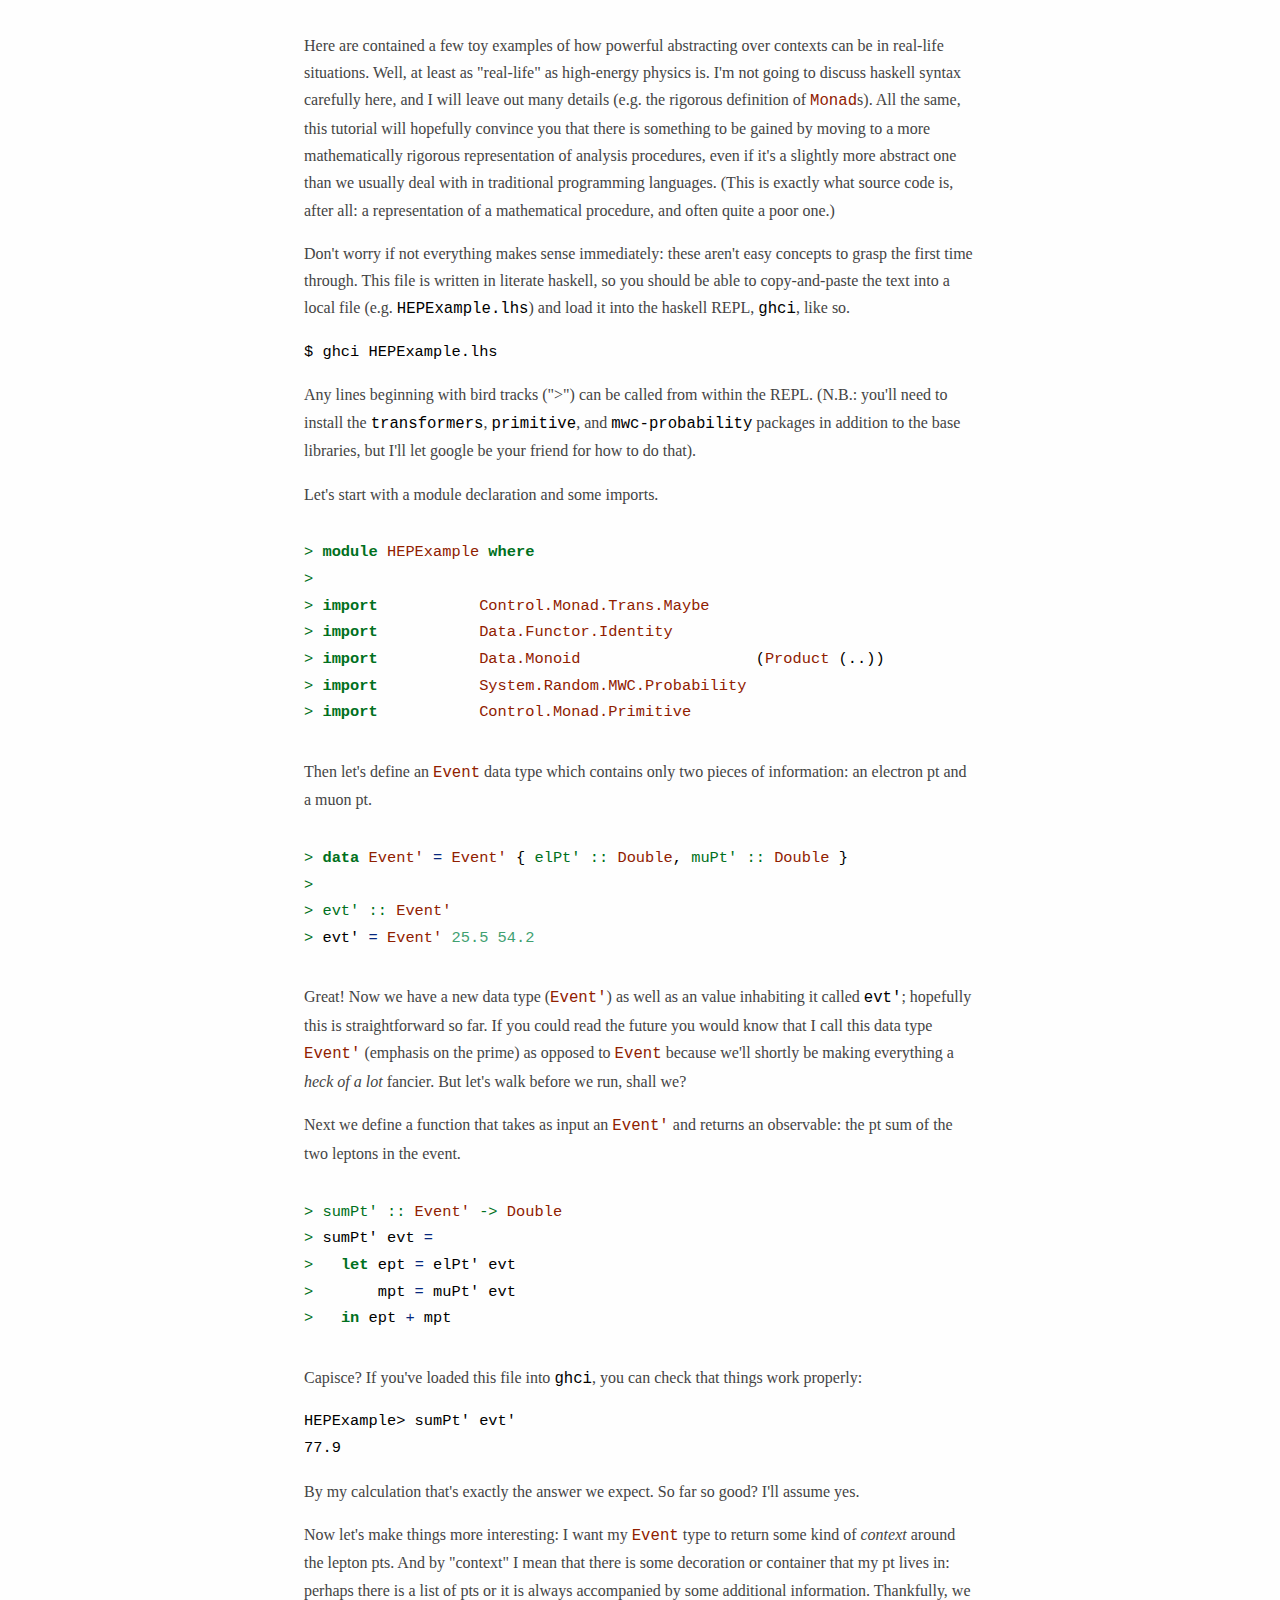
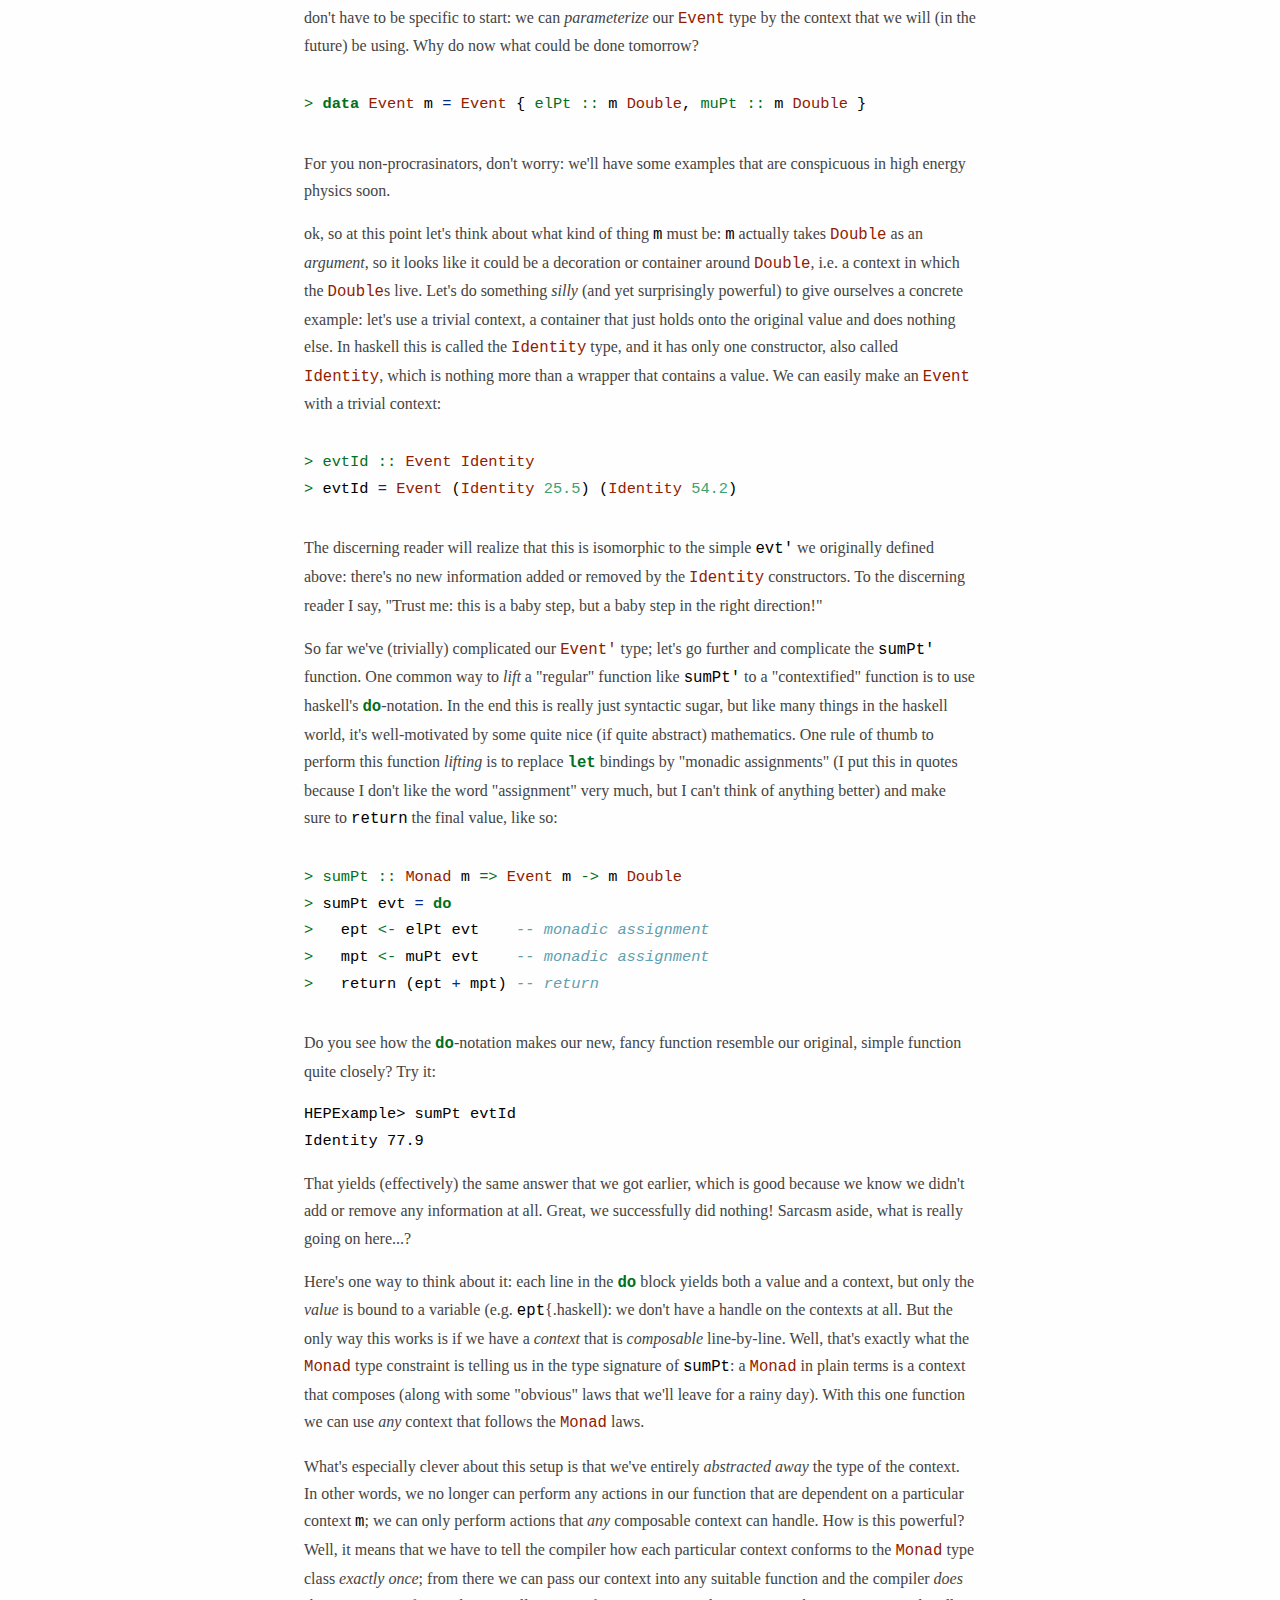
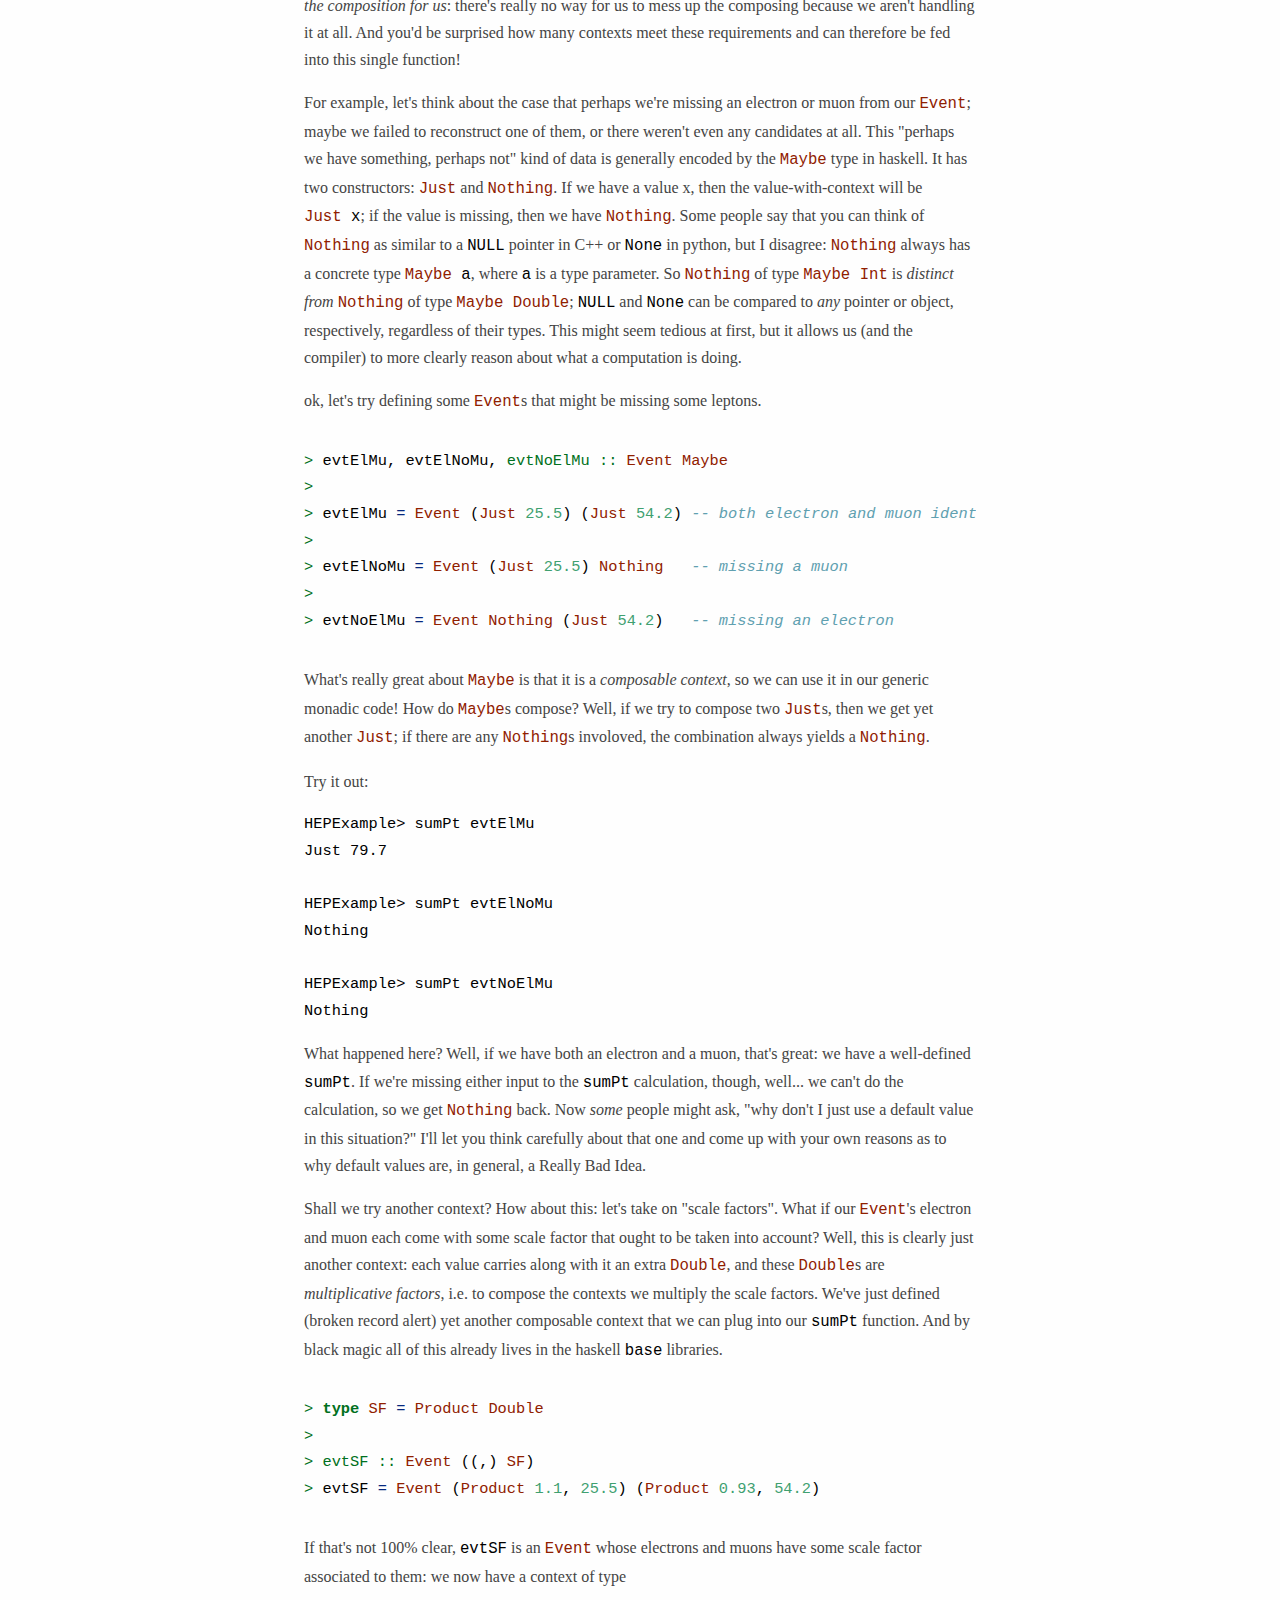
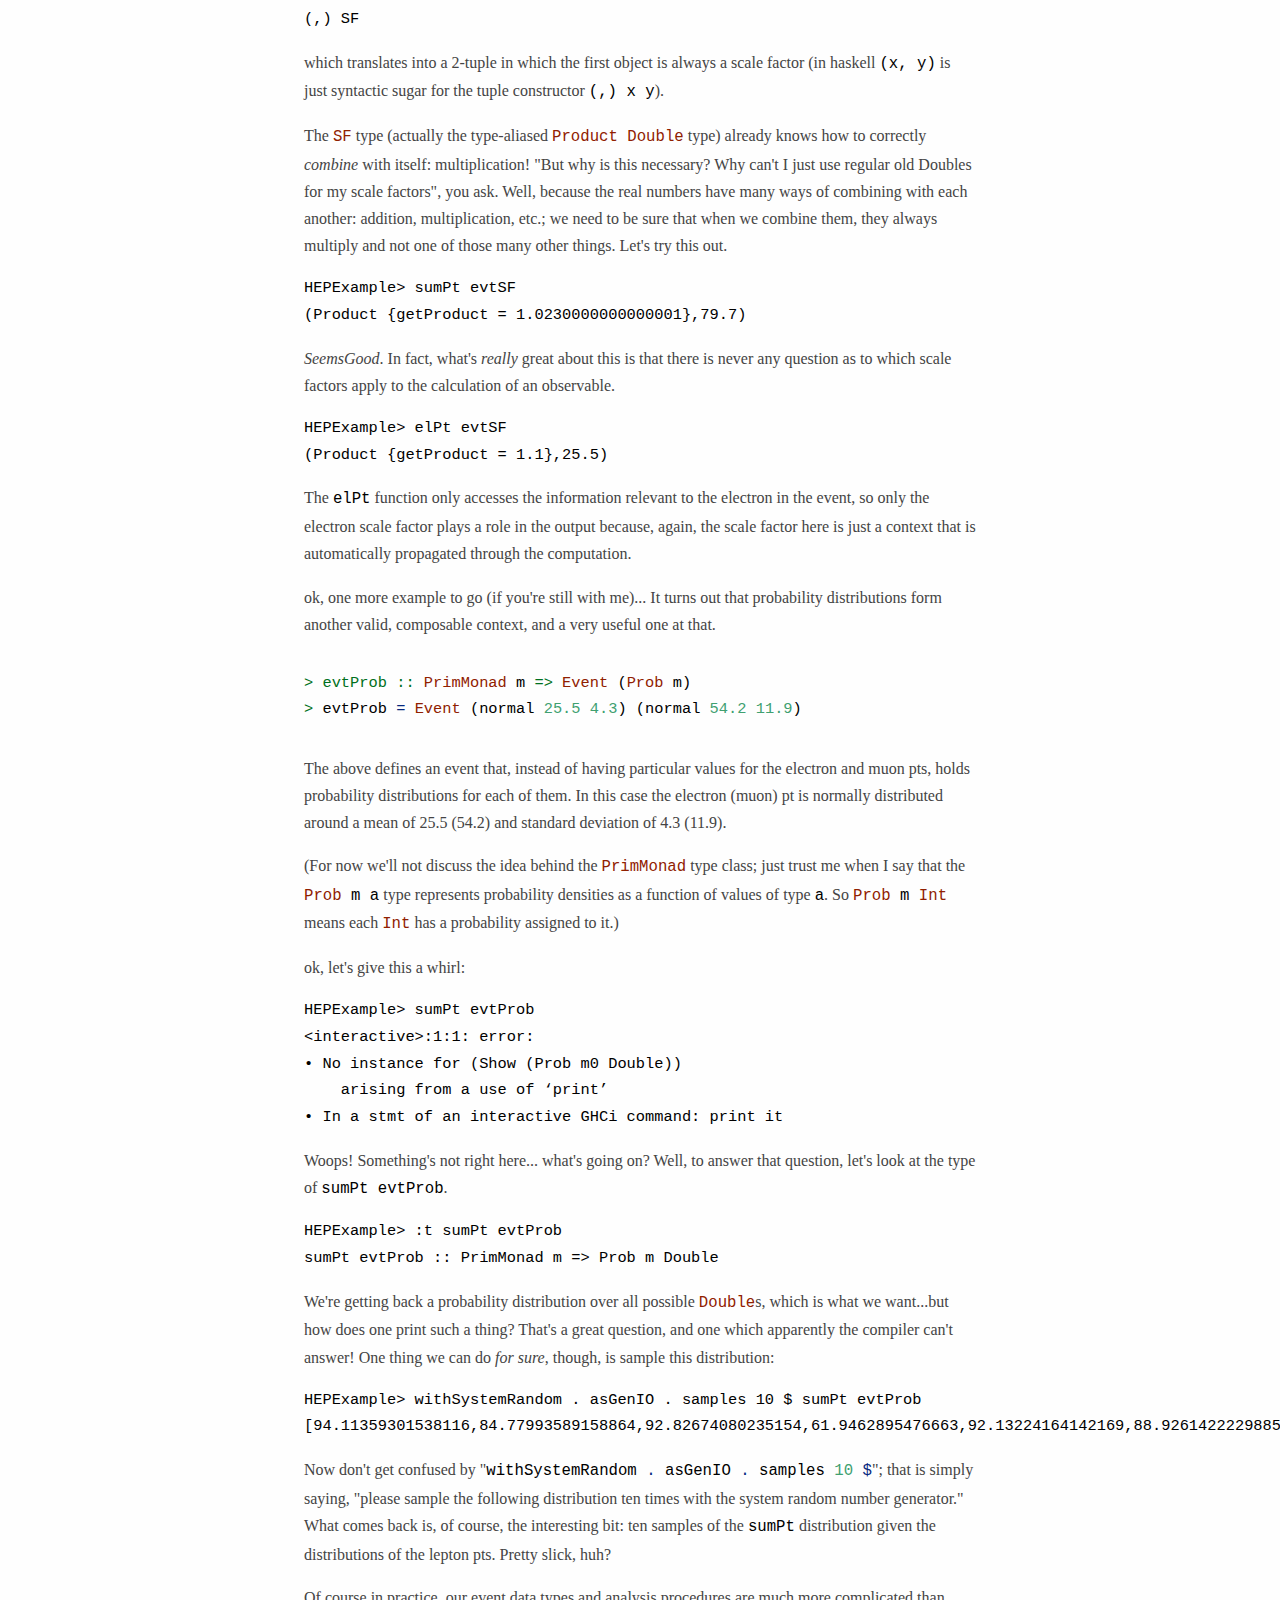
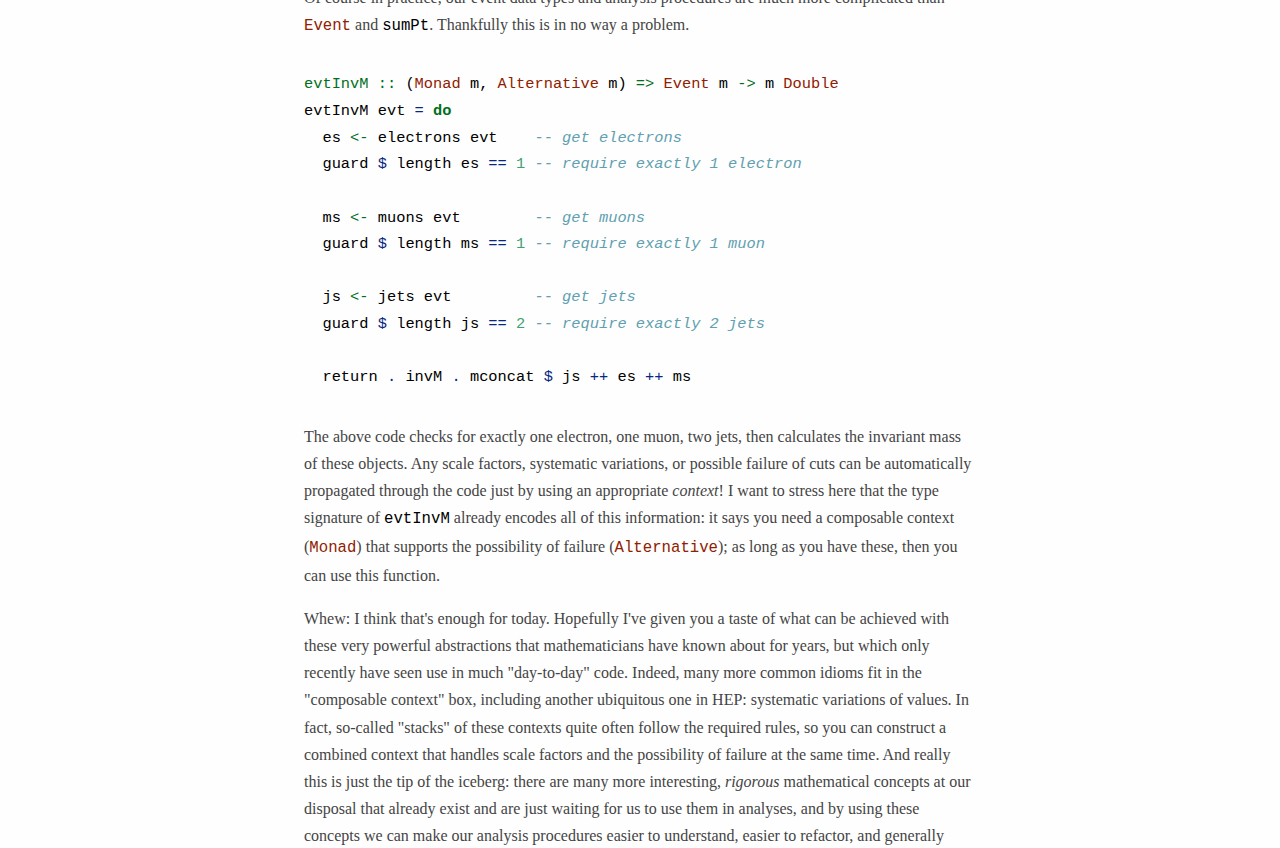
==== index.html @ 9e3216fc "more updates." ====
<!DOCTYPE html>
<html>
<head>
  <meta charset="utf-8">
  <meta name="generator" content="pandoc">
  <meta name="viewport" content="width=device-width, initial-scale=1.0, user-scalable=yes">
  <title></title>
  <style type="text/css">code{white-space: pre;}</style>
  <style type="text/css">
div.sourceCode { overflow-x: auto; }
table.sourceCode, tr.sourceCode, td.lineNumbers, td.sourceCode {
  margin: 0; padding: 0; vertical-align: baseline; border: none; }
table.sourceCode { width: 100%; line-height: 100%; }
td.lineNumbers { text-align: right; padding-right: 4px; padding-left: 4px; color: #aaaaaa; border-right: 1px solid #aaaaaa; }
td.sourceCode { padding-left: 5px; }
code > span.kw { color: #007020; font-weight: bold; } /* Keyword */
code > span.dt { color: #902000; } /* DataType */
code > span.dv { color: #40a070; } /* DecVal */
code > span.bn { color: #40a070; } /* BaseN */
code > span.fl { color: #40a070; } /* Float */
code > span.ch { color: #4070a0; } /* Char */
code > span.st { color: #4070a0; } /* String */
code > span.co { color: #60a0b0; font-style: italic; } /* Comment */
code > span.ot { color: #007020; } /* Other */
code > span.al { color: #ff0000; font-weight: bold; } /* Alert */
code > span.fu { color: #06287e; } /* Function */
code > span.er { color: #ff0000; font-weight: bold; } /* Error */
code > span.wa { color: #60a0b0; font-weight: bold; font-style: italic; } /* Warning */
code > span.cn { color: #880000; } /* Constant */
code > span.sc { color: #4070a0; } /* SpecialChar */
code > span.vs { color: #4070a0; } /* VerbatimString */
code > span.ss { color: #bb6688; } /* SpecialString */
code > span.im { } /* Import */
code > span.va { color: #19177c; } /* Variable */
code > span.cf { color: #007020; font-weight: bold; } /* ControlFlow */
code > span.op { color: #666666; } /* Operator */
code > span.bu { } /* BuiltIn */
code > span.ex { } /* Extension */
code > span.pp { color: #bc7a00; } /* Preprocessor */
code > span.at { color: #7d9029; } /* Attribute */
code > span.do { color: #ba2121; font-style: italic; } /* Documentation */
code > span.an { color: #60a0b0; font-weight: bold; font-style: italic; } /* Annotation */
code > span.cv { color: #60a0b0; font-weight: bold; font-style: italic; } /* CommentVar */
code > span.in { color: #60a0b0; font-weight: bold; font-style: italic; } /* Information */
  </style>
  <link rel="stylesheet" href="pandoc.css">
  <!--[if lt IE 9]>
    <script src="//cdnjs.cloudflare.com/ajax/libs/html5shiv/3.7.3/html5shiv-printshiv.min.js"></script>
  <![endif]-->
</head>
<body>
<p>Here are contained a few toy examples of how powerful abstracting over contexts can be in real-life situations. Well, at least as &quot;real-life&quot; as high-energy physics is. I'm not going to discuss haskell syntax carefully here, and I will leave out many details (e.g. the rigorous definition of <code class="sourceCode haskell"><span class="dt">Monad</span></code>s). All the same, this tutorial will hopefully convince you that there is something to be gained by moving to a more mathematically rigorous representation of analysis procedures, even if it's a slightly more abstract one than we usually deal with in traditional programming languages. (This is exactly what source code is, after all: a representation of a mathematical procedure, and often quite a poor one.)</p>
<p>Don't worry if not everything makes sense immediately: these aren't easy concepts to grasp the first time through. This file is written in literate haskell, so you should be able to copy-and-paste the text into a local file (e.g. <code>HEPExample.lhs</code>) and load it into the haskell REPL, <code>ghci</code>, like so.</p>
<pre><code>$ ghci HEPExample.lhs</code></pre>
<p>Any lines beginning with bird tracks (&quot;&gt;&quot;) can be called from within the REPL. (N.B.: you'll need to install the <code>transformers</code>, <code>primitive</code>, and <code>mwc-probability</code> packages in addition to the base libraries, but I'll let google be your friend for how to do that).</p>
<p>Let's start with a module declaration and some imports.</p>
<div class="sourceCode"><pre class="sourceCode literate literatehaskell"><code class="sourceCode literatehaskell"><span class="ot">&gt;</span> <span class="kw">module</span> <span class="dt">HEPExample</span> <span class="kw">where</span>
<span class="ot">&gt;</span> 
<span class="ot">&gt;</span> <span class="kw">import           </span><span class="dt">Control.Monad.Trans.Maybe</span>
<span class="ot">&gt;</span> <span class="kw">import           </span><span class="dt">Data.Functor.Identity</span>
<span class="ot">&gt;</span> <span class="kw">import           </span><span class="dt">Data.Monoid</span>                   (<span class="dt">Product</span> (..))
<span class="ot">&gt;</span> <span class="kw">import           </span><span class="dt">System.Random.MWC.Probability</span>
<span class="ot">&gt;</span> <span class="kw">import           </span><span class="dt">Control.Monad.Primitive</span></code></pre></div>
<p>Then let's define an <code class="sourceCode haskell"><span class="dt">Event</span></code> data type which contains only two pieces of information: an electron pt and a muon pt.</p>
<div class="sourceCode"><pre class="sourceCode literate literatehaskell"><code class="sourceCode literatehaskell"><span class="ot">&gt;</span> <span class="kw">data</span> <span class="dt">Event&#39;</span> <span class="fu">=</span> <span class="dt">Event&#39;</span> {<span class="ot"> elPt&#39; ::</span> <span class="dt">Double</span>,<span class="ot"> muPt&#39; ::</span> <span class="dt">Double</span> }
<span class="ot">&gt;</span> 
<span class="ot">&gt; evt&#39; ::</span> <span class="dt">Event&#39;</span>
<span class="ot">&gt;</span> evt&#39; <span class="fu">=</span> <span class="dt">Event&#39;</span> <span class="fl">25.5</span> <span class="fl">54.2</span></code></pre></div>
<p>Great! Now we have a new data type (<code class="sourceCode haskell"><span class="dt">Event&#39;</span></code>) as well as an value inhabiting it called <code class="sourceCode haskell">evt&#39;</code>; hopefully this is straightforward so far. If you could read the future you would know that I call this data type <code class="sourceCode haskell"><span class="dt">Event&#39;</span></code> (emphasis on the prime) as opposed to <code class="sourceCode haskell"><span class="dt">Event</span></code> because we'll shortly be making everything a <em>heck of a lot</em> fancier. But let's walk before we run, shall we?</p>
<p>Next we define a function that takes as input an <code class="sourceCode haskell"><span class="dt">Event&#39;</span></code> and returns an observable: the pt sum of the two leptons in the event.</p>
<div class="sourceCode"><pre class="sourceCode literate literatehaskell"><code class="sourceCode literatehaskell"><span class="ot">&gt; sumPt&#39; ::</span> <span class="dt">Event&#39;</span> <span class="ot">-&gt;</span> <span class="dt">Double</span>
<span class="ot">&gt;</span> sumPt&#39; evt <span class="fu">=</span>
<span class="ot">&gt;</span>   <span class="kw">let</span> ept <span class="fu">=</span> elPt&#39; evt
<span class="ot">&gt;</span>       mpt <span class="fu">=</span> muPt&#39; evt
<span class="ot">&gt;</span>   <span class="kw">in</span> ept <span class="fu">+</span> mpt</code></pre></div>
<p>Capisce? If you've loaded this file into <code>ghci</code>, you can check that things work properly:</p>
<pre><code>HEPExample&gt; sumPt&#39; evt&#39;
77.9</code></pre>
<p>By my calculation that's exactly the answer we expect. So far so good? I'll assume yes.</p>
<p>Now let's make things more interesting: I want my <code class="sourceCode haskell"><span class="dt">Event</span></code> type to return some kind of <em>context</em> around the lepton pts. And by &quot;context&quot; I mean that there is some decoration or container that my pt lives in: perhaps there is a list of pts or it is always accompanied by some additional information. Thankfully, we don't have to be specific to start: we can <em>parameterize</em> our <code class="sourceCode haskell"><span class="dt">Event</span></code> type by the context that we will (in the future) be using. Why do now what could be done tomorrow?</p>
<div class="sourceCode"><pre class="sourceCode literate literatehaskell"><code class="sourceCode literatehaskell"><span class="ot">&gt;</span> <span class="kw">data</span> <span class="dt">Event</span> m <span class="fu">=</span> <span class="dt">Event</span> {<span class="ot"> elPt ::</span> m <span class="dt">Double</span>,<span class="ot"> muPt ::</span> m <span class="dt">Double</span> }</code></pre></div>
<p>For you non-procrasinators, don't worry: we'll have some examples that are conspicuous in high energy physics soon.</p>
<p>ok, so at this point let's think about what kind of thing <code class="sourceCode haskell">m</code> must be: <code class="sourceCode haskell">m</code> actually takes <code class="sourceCode haskell"><span class="dt">Double</span></code> as an <em>argument</em>, so it looks like it could be a decoration or container around <code class="sourceCode haskell"><span class="dt">Double</span></code>, i.e. a context in which the <code class="sourceCode haskell"><span class="dt">Double</span></code>s live. Let's do something <em>silly</em> (and yet surprisingly powerful) to give ourselves a concrete example: let's use a trivial context, a container that just holds onto the original value and does nothing else. In haskell this is called the <code class="sourceCode haskell"><span class="dt">Identity</span></code> type, and it has only one constructor, also called <code class="sourceCode haskell"><span class="dt">Identity</span></code>, which is nothing more than a wrapper that contains a value. We can easily make an <code class="sourceCode haskell"><span class="dt">Event</span></code> with a trivial context:</p>
<div class="sourceCode"><pre class="sourceCode literate literatehaskell"><code class="sourceCode literatehaskell"><span class="ot">&gt; evtId ::</span> <span class="dt">Event</span> <span class="dt">Identity</span>
<span class="ot">&gt;</span> evtId <span class="fu">=</span> <span class="dt">Event</span> (<span class="dt">Identity</span> <span class="fl">25.5</span>) (<span class="dt">Identity</span> <span class="fl">54.2</span>)</code></pre></div>
<p>The discerning reader will realize that this is isomorphic to the simple <code class="sourceCode haskell">evt&#39;</code> we originally defined above: there's no new information added or removed by the <code class="sourceCode haskell"><span class="dt">Identity</span></code> constructors. To the discerning reader I say, &quot;Trust me: this is a baby step, but a baby step in the right direction!&quot;</p>
<p>So far we've (trivially) complicated our <code class="sourceCode haskell"><span class="dt">Event&#39;</span></code> type; let's go further and complicate the <code class="sourceCode haskell">sumPt&#39;</code> function. One common way to <em>lift</em> a &quot;regular&quot; function like <code class="sourceCode haskell">sumPt&#39;</code> to a &quot;contextified&quot; function is to use haskell's <code class="sourceCode haskell"><span class="kw">do</span></code>-notation. In the end this is really just syntactic sugar, but like many things in the haskell world, it's well-motivated by some quite nice (if quite abstract) mathematics. One rule of thumb to perform this function <em>lifting</em> is to replace <code class="sourceCode haskell"><span class="kw">let</span></code> bindings by &quot;monadic assignments&quot; (I put this in quotes because I don't like the word &quot;assignment&quot; very much, but I can't think of anything better) and make sure to <code class="sourceCode haskell">return</code> the final value, like so:</p>
<div class="sourceCode"><pre class="sourceCode literate literatehaskell"><code class="sourceCode literatehaskell"><span class="ot">&gt; sumPt ::</span> <span class="dt">Monad</span> m <span class="ot">=&gt;</span> <span class="dt">Event</span> m <span class="ot">-&gt;</span> m <span class="dt">Double</span>
<span class="ot">&gt;</span> sumPt evt <span class="fu">=</span> <span class="kw">do</span>
<span class="ot">&gt;</span>   ept <span class="ot">&lt;-</span> elPt evt    <span class="co">-- monadic assignment</span>
<span class="ot">&gt;</span>   mpt <span class="ot">&lt;-</span> muPt evt    <span class="co">-- monadic assignment</span>
<span class="ot">&gt;</span>   return (ept <span class="fu">+</span> mpt) <span class="co">-- return</span></code></pre></div>
<p>Do you see how the <code class="sourceCode haskell"><span class="kw">do</span></code>-notation makes our new, fancy function resemble our original, simple function quite closely? Try it:</p>
<pre><code>HEPExample&gt; sumPt evtId
Identity 77.9</code></pre>
<p>That yields (effectively) the same answer that we got earlier, which is good because we know we didn't add or remove any information at all. Great, we successfully did nothing! Sarcasm aside, what is really going on here...?</p>
<p>Here's one way to think about it: each line in the <code class="sourceCode haskell"><span class="kw">do</span></code> block yields both a value and a context, but only the <em>value</em> is bound to a variable (e.g. <code>ept</code>{.haskell): we don't have a handle on the contexts at all. But the only way this works is if we have a <em>context</em> that is <em>composable</em> line-by-line. Well, that's exactly what the <code class="sourceCode haskell"><span class="dt">Monad</span></code> type constraint is telling us in the type signature of <code class="sourceCode haskell">sumPt</code>: a <code class="sourceCode haskell"><span class="dt">Monad</span></code> in plain terms is a context that composes (along with some &quot;obvious&quot; laws that we'll leave for a rainy day). With this one function we can use <em>any</em> context that follows the <code class="sourceCode haskell"><span class="dt">Monad</span></code> laws.</p>
<p>What's especially clever about this setup is that we've entirely <em>abstracted away</em> the type of the context. In other words, we no longer can perform any actions in our function that are dependent on a particular context <code class="sourceCode haskell">m</code>; we can only perform actions that <em>any</em> composable context can handle. How is this powerful? Well, it means that we have to tell the compiler how each particular context conforms to the <code class="sourceCode haskell"><span class="dt">Monad</span></code> type class <em>exactly once</em>; from there we can pass our context into any suitable function and the compiler <em>does the composition for us</em>: there's really no way for us to mess up the composing because we aren't handling it at all. And you'd be surprised how many contexts meet these requirements and can therefore be fed into this single function!</p>
<p>For example, let's think about the case that perhaps we're missing an electron or muon from our <code class="sourceCode haskell"><span class="dt">Event</span></code>; maybe we failed to reconstruct one of them, or there weren't even any candidates at all. This &quot;perhaps we have something, perhaps not&quot; kind of data is generally encoded by the <code class="sourceCode haskell"><span class="dt">Maybe</span></code> type in haskell. It has two constructors: <code class="sourceCode haskell"><span class="dt">Just</span></code> and <code class="sourceCode haskell"><span class="dt">Nothing</span></code>. If we have a value x, then the value-with-context will be <code class="sourceCode haskell"><span class="dt">Just</span> x</code>; if the value is missing, then we have <code class="sourceCode haskell"><span class="dt">Nothing</span></code>. Some people say that you can think of <code class="sourceCode haskell"><span class="dt">Nothing</span></code> as similar to a <code>NULL</code> pointer in C++ or <code>None</code> in python, but I disagree: <code class="sourceCode haskell"><span class="dt">Nothing</span></code> always has a concrete type <code class="sourceCode haskell"><span class="dt">Maybe</span> a</code>, where <code class="sourceCode haskell">a</code> is a type parameter. So <code class="sourceCode haskell"><span class="dt">Nothing</span></code> of type <code class="sourceCode haskell"><span class="dt">Maybe</span> <span class="dt">Int</span></code> is <em>distinct from</em> <code class="sourceCode haskell"><span class="dt">Nothing</span></code> of type <code class="sourceCode haskell"><span class="dt">Maybe</span> <span class="dt">Double</span></code>; <code>NULL</code> and <code>None</code> can be compared to <em>any</em> pointer or object, respectively, regardless of their types. This might seem tedious at first, but it allows us (and the compiler) to more clearly reason about what a computation is doing.</p>
<p>ok, let's try defining some <code class="sourceCode haskell"><span class="dt">Event</span></code>s that might be missing some leptons.</p>
<div class="sourceCode"><pre class="sourceCode literate literatehaskell"><code class="sourceCode literatehaskell"><span class="ot">&gt;</span> evtElMu, evtElNoMu,<span class="ot"> evtNoElMu ::</span> <span class="dt">Event</span> <span class="dt">Maybe</span>
<span class="ot">&gt;</span> 
<span class="ot">&gt;</span> evtElMu <span class="fu">=</span> <span class="dt">Event</span> (<span class="dt">Just</span> <span class="fl">25.5</span>) (<span class="dt">Just</span> <span class="fl">54.2</span>) <span class="co">-- both electron and muon identified</span>
<span class="ot">&gt;</span> 
<span class="ot">&gt;</span> evtElNoMu <span class="fu">=</span> <span class="dt">Event</span> (<span class="dt">Just</span> <span class="fl">25.5</span>) <span class="dt">Nothing</span>   <span class="co">-- missing a muon</span>
<span class="ot">&gt;</span> 
<span class="ot">&gt;</span> evtNoElMu <span class="fu">=</span> <span class="dt">Event</span> <span class="dt">Nothing</span> (<span class="dt">Just</span> <span class="fl">54.2</span>)   <span class="co">-- missing an electron</span></code></pre></div>
<p>What's really great about <code class="sourceCode haskell"><span class="dt">Maybe</span></code> is that it is a <em>composable context</em>, so we can use it in our generic monadic code! How do <code class="sourceCode haskell"><span class="dt">Maybe</span></code>s compose? Well, if we try to compose two <code class="sourceCode haskell"><span class="dt">Just</span></code>s, then we get yet another <code class="sourceCode haskell"><span class="dt">Just</span></code>; if there are any <code class="sourceCode haskell"><span class="dt">Nothing</span></code>s involoved, the combination always yields a <code class="sourceCode haskell"><span class="dt">Nothing</span></code>.</p>
<p>Try it out:</p>
<pre><code>HEPExample&gt; sumPt evtElMu
Just 79.7

HEPExample&gt; sumPt evtElNoMu
Nothing

HEPExample&gt; sumPt evtNoElMu
Nothing</code></pre>
<p>What happened here? Well, if we have both an electron and a muon, that's great: we have a well-defined <code class="sourceCode haskell">sumPt</code>. If we're missing either input to the <code class="sourceCode haskell">sumPt</code> calculation, though, well... we can't do the calculation, so we get <code class="sourceCode haskell"><span class="dt">Nothing</span></code> back. Now <em>some</em> people might ask, &quot;why don't I just use a default value in this situation?&quot; I'll let you think carefully about that one and come up with your own reasons as to why default values are, in general, a Really Bad Idea.</p>
<p>Shall we try another context? How about this: let's take on &quot;scale factors&quot;. What if our <code class="sourceCode haskell"><span class="dt">Event</span></code>'s electron and muon each come with some scale factor that ought to be taken into account? Well, this is clearly just another context: each value carries along with it an extra <code class="sourceCode haskell"><span class="dt">Double</span></code>, and these <code class="sourceCode haskell"><span class="dt">Double</span></code>s are <em>multiplicative factors</em>, i.e. to compose the contexts we multiply the scale factors. We've just defined (broken record alert) yet another composable context that we can plug into our <code class="sourceCode haskell">sumPt</code> function. And by black magic all of this already lives in the haskell <code>base</code> libraries.</p>
<div class="sourceCode"><pre class="sourceCode literate literatehaskell"><code class="sourceCode literatehaskell"><span class="ot">&gt;</span> <span class="kw">type</span> <span class="dt">SF</span> <span class="fu">=</span> <span class="dt">Product</span> <span class="dt">Double</span>
<span class="ot">&gt;</span> 
<span class="ot">&gt; evtSF ::</span> <span class="dt">Event</span> ((,) <span class="dt">SF</span>)
<span class="ot">&gt;</span> evtSF <span class="fu">=</span> <span class="dt">Event</span> (<span class="dt">Product</span> <span class="fl">1.1</span>, <span class="fl">25.5</span>) (<span class="dt">Product</span> <span class="fl">0.93</span>, <span class="fl">54.2</span>)</code></pre></div>
<p>If that's not 100% clear, <code class="sourceCode haskell">evtSF</code> is an <code class="sourceCode haskell"><span class="dt">Event</span></code> whose electrons and muons have some scale factor associated to them: we now have a context of type</p>
<pre><code>(,) SF</code></pre>
<p>which translates into a 2-tuple in which the first object is always a scale factor (in haskell <code class="sourceCode haskell">(x, y)</code> is just syntactic sugar for the tuple constructor <code class="sourceCode haskell">(,) x y</code>).</p>
<p>The <code class="sourceCode haskell"><span class="dt">SF</span></code> type (actually the type-aliased <code class="sourceCode haskell"><span class="dt">Product</span> <span class="dt">Double</span></code> type) already knows how to correctly <em>combine</em> with itself: multiplication! &quot;But why is this necessary? Why can't I just use regular old Doubles for my scale factors&quot;, you ask. Well, because the real numbers have many ways of combining with each another: addition, multiplication, etc.; we need to be sure that when we combine them, they always multiply and not one of those many other things. Let's try this out.</p>
<pre><code>HEPExample&gt; sumPt evtSF
(Product {getProduct = 1.0230000000000001},79.7)</code></pre>
<p><em>SeemsGood</em>. In fact, what's <em>really</em> great about this is that there is never any question as to which scale factors apply to the calculation of an observable.</p>
<pre><code>HEPExample&gt; elPt evtSF
(Product {getProduct = 1.1},25.5)</code></pre>
<p>The <code class="sourceCode haskell">elPt</code> function only accesses the information relevant to the electron in the event, so only the electron scale factor plays a role in the output because, again, the scale factor here is just a context that is automatically propagated through the computation.</p>
<p>ok, one more example to go (if you're still with me)... It turns out that probability distributions form another valid, composable context, and a very useful one at that.</p>
<div class="sourceCode"><pre class="sourceCode literate literatehaskell"><code class="sourceCode literatehaskell"><span class="ot">&gt; evtProb ::</span> <span class="dt">PrimMonad</span> m <span class="ot">=&gt;</span> <span class="dt">Event</span> (<span class="dt">Prob</span> m)
<span class="ot">&gt;</span> evtProb <span class="fu">=</span> <span class="dt">Event</span> (normal <span class="fl">25.5</span> <span class="fl">4.3</span>) (normal <span class="fl">54.2</span> <span class="fl">11.9</span>)</code></pre></div>
<p>The above defines an event that, instead of having particular values for the electron and muon pts, holds probability distributions for each of them. In this case the electron (muon) pt is normally distributed around a mean of 25.5 (54.2) and standard deviation of 4.3 (11.9).</p>
<p>(For now we'll not discuss the idea behind the <code class="sourceCode haskell"><span class="dt">PrimMonad</span></code> type class; just trust me when I say that the <code class="sourceCode haskell"><span class="dt">Prob</span> m a</code> type represents probability densities as a function of values of type <code class="sourceCode haskell">a</code>. So <code class="sourceCode haskell"><span class="dt">Prob</span> m <span class="dt">Int</span></code> means each <code class="sourceCode haskell"><span class="dt">Int</span></code> has a probability assigned to it.)</p>
<p>ok, let's give this a whirl:</p>
<pre><code>HEPExample&gt; sumPt evtProb
&lt;interactive&gt;:1:1: error:
• No instance for (Show (Prob m0 Double))
    arising from a use of ‘print’
• In a stmt of an interactive GHCi command: print it</code></pre>
<p>Woops! Something's not right here... what's going on? Well, to answer that question, let's look at the type of <code class="sourceCode haskell">sumPt evtProb</code>.</p>
<pre><code>HEPExample&gt; :t sumPt evtProb
sumPt evtProb :: PrimMonad m =&gt; Prob m Double</code></pre>
<p>We're getting back a probability distribution over all possible <code class="sourceCode haskell"><span class="dt">Double</span></code>s, which is what we want...but how does one print such a thing? That's a great question, and one which apparently the compiler can't answer! One thing we can do <em>for sure</em>, though, is sample this distribution:</p>
<pre><code>HEPExample&gt; withSystemRandom . asGenIO . samples 10 $ sumPt evtProb
[94.11359301538116,84.77993589158864,92.82674080235154,61.9462895476663,92.13224164142169,88.92614222298857,71.01504548041477,77.92693906507571,109.10381978490473,97.80981038489617]</code></pre>
<p>Now don't get confused by &quot;<code class="sourceCode haskell">withSystemRandom <span class="fu">.</span> asGenIO <span class="fu">.</span> samples <span class="dv">10</span> <span class="fu">$</span></code>&quot;; that is simply saying, &quot;please sample the following distribution ten times with the system random number generator.&quot; What comes back is, of course, the interesting bit: ten samples of the <code class="sourceCode haskell">sumPt</code> distribution given the distributions of the lepton pts. Pretty slick, huh?</p>
<p>Of course in practice, our event data types and analysis procedures are much more complicated than <code class="sourceCode haskell"><span class="dt">Event</span></code> and <code class="sourceCode haskell">sumPt</code>. Thankfully this is in no way a problem.</p>
<div class="sourceCode"><pre class="sourceCode haskell"><code class="sourceCode haskell"><span class="ot">evtInvM ::</span> (<span class="dt">Monad</span> m, <span class="dt">Alternative</span> m) <span class="ot">=&gt;</span> <span class="dt">Event</span> m <span class="ot">-&gt;</span> m <span class="dt">Double</span>
evtInvM evt <span class="fu">=</span> <span class="kw">do</span>
  es <span class="ot">&lt;-</span> electrons evt    <span class="co">-- get electrons</span>
  guard <span class="fu">$</span> length es <span class="fu">==</span> <span class="dv">1</span> <span class="co">-- require exactly 1 electron</span>

  ms <span class="ot">&lt;-</span> muons evt        <span class="co">-- get muons</span>
  guard <span class="fu">$</span> length ms <span class="fu">==</span> <span class="dv">1</span> <span class="co">-- require exactly 1 muon</span>

  js <span class="ot">&lt;-</span> jets evt         <span class="co">-- get jets</span>
  guard <span class="fu">$</span> length js <span class="fu">==</span> <span class="dv">2</span> <span class="co">-- require exactly 2 jets</span>

  return <span class="fu">.</span> invM <span class="fu">.</span> mconcat <span class="fu">$</span> js <span class="fu">++</span> es <span class="fu">++</span> ms</code></pre></div>
<p>The above code checks for exactly one electron, one muon, two jets, then calculates the invariant mass of these objects. Any scale factors, systematic variations, or possible failure of cuts can be automatically propagated through the code just by using an appropriate <em>context</em>! I want to stress here that the type signature of <code class="sourceCode haskell">evtInvM</code> already encodes all of this information: it says you need a composable context (<code class="sourceCode haskell"><span class="dt">Monad</span></code>) that supports the possibility of failure (<code class="sourceCode haskell"><span class="dt">Alternative</span></code>); as long as you have these, then you can use this function.</p>
<p>Whew: I think that's enough for today. Hopefully I've given you a taste of what can be achieved with these very powerful abstractions that mathematicians have known about for years, but which only recently have seen use in much &quot;day-to-day&quot; code. Indeed, many more common idioms fit in the &quot;composable context&quot; box, including another ubiquitous one in HEP: systematic variations of values. In fact, so-called &quot;stacks&quot; of these contexts quite often follow the required rules, so you can construct a combined context that handles scale factors and the possibility of failure at the same time. And really this is just the tip of the iceberg: there are many more interesting, <em>rigorous</em> mathematical concepts at our disposal that already exist and are just waiting for us to use them in analyses, and by using these concepts we can make our analysis procedures easier to understand, easier to refactor, and generally more bug-free!</p>
</body>
</html>
---- pandoc.css ----
/*
 * I add this to html files generated with pandoc.
 * from https://gist.github.com/killercup/5917178
 */

html {
  font-size: 100%;
  overflow-y: scroll;
  -webkit-text-size-adjust: 100%;
  -ms-text-size-adjust: 100%;
}

body {
  color: #444;
  font-family: Georgia, Palatino, 'Palatino Linotype', Times, 'Times New Roman', serif;
  font-size: 12px;
  line-height: 1.7;
  padding: 1em;
  margin: auto;
  max-width: 42em;
  background: #fefefe;
}

a {
  color: #0645ad;
  text-decoration: none;
}

a:visited {
  color: #0b0080;
}

a:hover {
  color: #06e;
}

a:active {
  color: #faa700;
}

a:focus {
  outline: thin dotted;
}

*::-moz-selection {
  background: rgba(255, 255, 0, 0.3);
  color: #000;
}

*::selection {
  background: rgba(255, 255, 0, 0.3);
  color: #000;
}

a::-moz-selection {
  background: rgba(255, 255, 0, 0.3);
  color: #0645ad;
}

a::selection {
  background: rgba(255, 255, 0, 0.3);
  color: #0645ad;
}

p {
  margin: 1em 0;
}

img {
  max-width: 100%;
}

h1, h2, h3, h4, h5, h6 {
  color: #111;
  line-height: 125%;
  margin-top: 2em;
  font-weight: normal;
}

h4, h5, h6 {
  font-weight: bold;
}

h1 {
  font-size: 2.5em;
}

h2 {
  font-size: 2em;
}

h3 {
  font-size: 1.5em;
}

h4 {
  font-size: 1.2em;
}

h5 {
  font-size: 1em;
}

h6 {
  font-size: 0.9em;
}

blockquote {
  color: #666666;
  margin: 0;
  padding-left: 3em;
  border-left: 0.5em #EEE solid;
}

hr {
  display: block;
  height: 2px;
  border: 0;
  border-top: 1px solid #aaa;
  border-bottom: 1px solid #eee;
  margin: 1em 0;
  padding: 0;
}

pre, code, kbd, samp {
  color: #000;
  font-family: monospace, monospace;
  _font-family: 'courier new', monospace;
  font-size: 0.98em;
}

pre {
  white-space: pre;
  white-space: pre-wrap;
  word-wrap: break-word;
}

b, strong {
  font-weight: bold;
}

dfn {
  font-style: italic;
}

ins {
  background: #ff9;
  color: #000;
  text-decoration: none;
}

mark {
  background: #ff0;
  color: #000;
  font-style: italic;
  font-weight: bold;
}

sub, sup {
  font-size: 75%;
  line-height: 0;
  position: relative;
  vertical-align: baseline;
}

sup {
  top: -0.5em;
}

sub {
  bottom: -0.25em;
}

ul, ol {
  margin: 1em 0;
  padding: 0 0 0 2em;
}

li p:last-child {
  margin-bottom: 0;
}

ul ul, ol ol {
  margin: .3em 0;
}

dl {
  margin-bottom: 1em;
}

dt {
  font-weight: bold;
  margin-bottom: .8em;
}

dd {
  margin: 0 0 .8em 2em;
}

dd:last-child {
  margin-bottom: 0;
}

img {
  border: 0;
  -ms-interpolation-mode: bicubic;
  vertical-align: middle;
}

figure {
  display: block;
  text-align: center;
  margin: 1em 0;
}

figure img {
  border: none;
  margin: 0 auto;
}

figcaption {
  font-size: 0.8em;
  font-style: italic;
  margin: 0 0 .8em;
}

table {
  margin-bottom: 2em;
  border-bottom: 1px solid #ddd;
  border-right: 1px solid #ddd;
  border-spacing: 0;
  border-collapse: collapse;
}

table th {
  padding: .2em 1em;
  background-color: #eee;
  border-top: 1px solid #ddd;
  border-left: 1px solid #ddd;
}

table td {
  padding: .2em 1em;
  border-top: 1px solid #ddd;
  border-left: 1px solid #ddd;
  vertical-align: top;
}

.author {
  font-size: 1.2em;
  text-align: center;
}

@media only screen and (min-width: 480px) {
  body {
    font-size: 14px;
  }
}
@media only screen and (min-width: 768px) {
  body {
    font-size: 16px;
  }
}
@media print {
  * {
    background: transparent !important;
    color: black !important;
    filter: none !important;
    -ms-filter: none !important;
  }

  body {
    font-size: 12pt;
    max-width: 100%;
  }

  a, a:visited {
    text-decoration: underline;
  }

  hr {
    height: 1px;
    border: 0;
    border-bottom: 1px solid black;
  }

  a[href]:after {
    content: " (" attr(href) ")";
  }

  abbr[title]:after {
    content: " (" attr(title) ")";
  }

  .ir a:after, a[href^="javascript:"]:after, a[href^="#"]:after {
    content: "";
  }

  pre, blockquote {
    border: 1px solid #999;
    padding-right: 1em;
    page-break-inside: avoid;
  }

  tr, img {
    page-break-inside: avoid;
  }

  img {
    max-width: 100% !important;
  }

  @page :left {
    margin: 15mm 20mm 15mm 10mm;
}

  @page :right {
    margin: 15mm 10mm 15mm 20mm;
}

  p, h2, h3 {
    orphans: 3;
    widows: 3;
  }

  h2, h3 {
    page-break-after: avoid;
  }
}
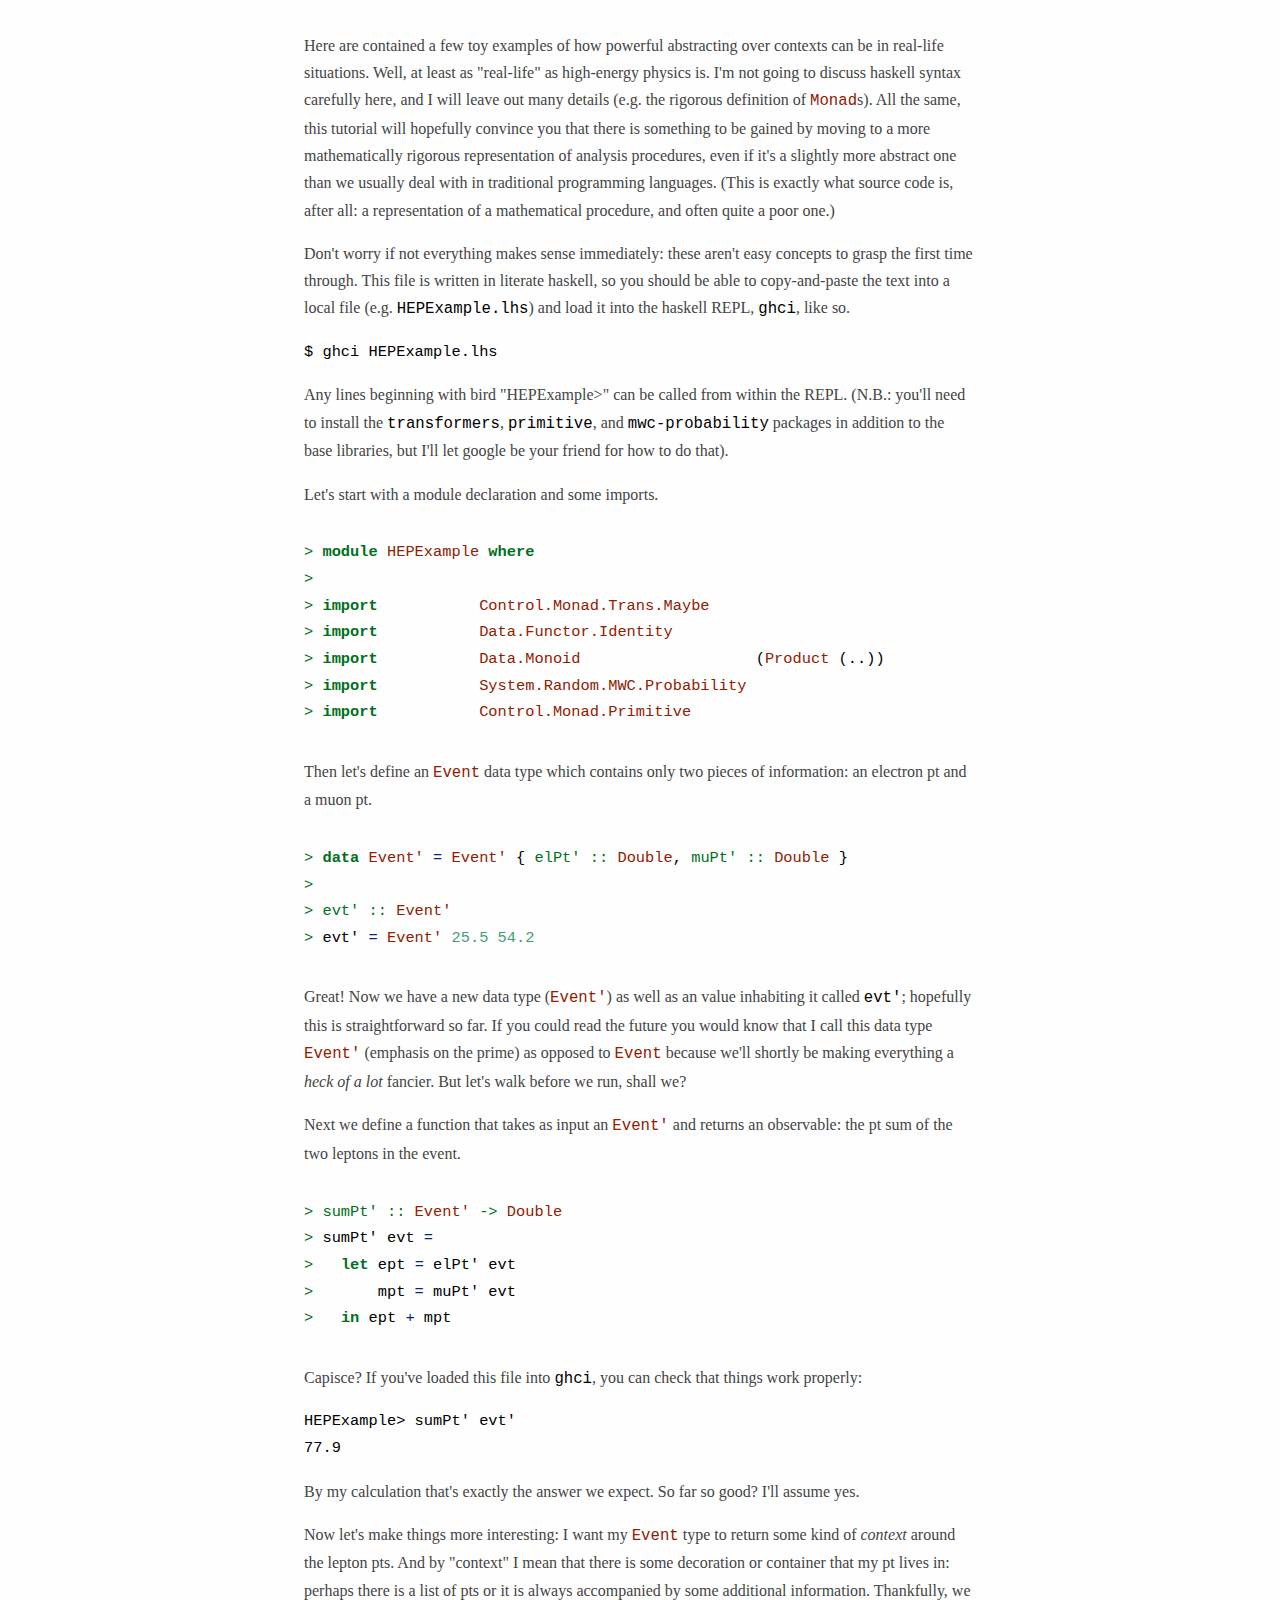
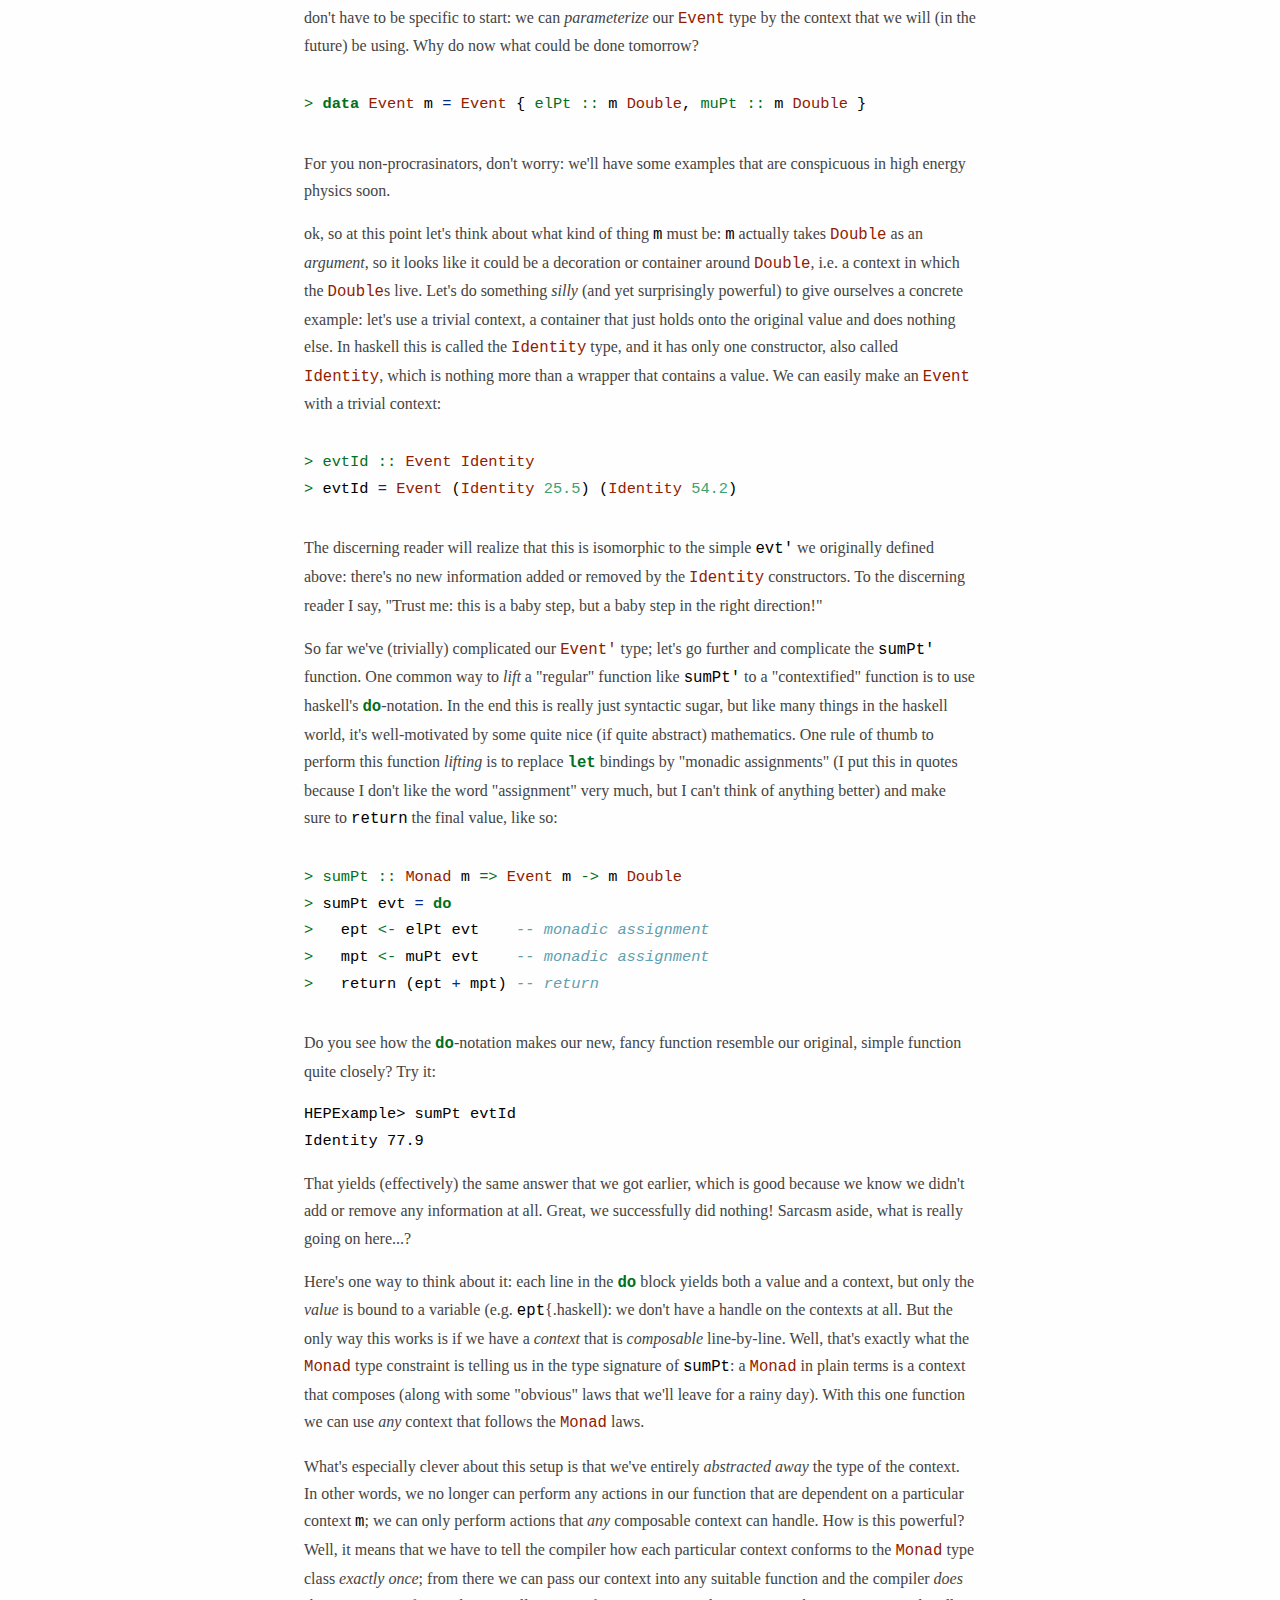
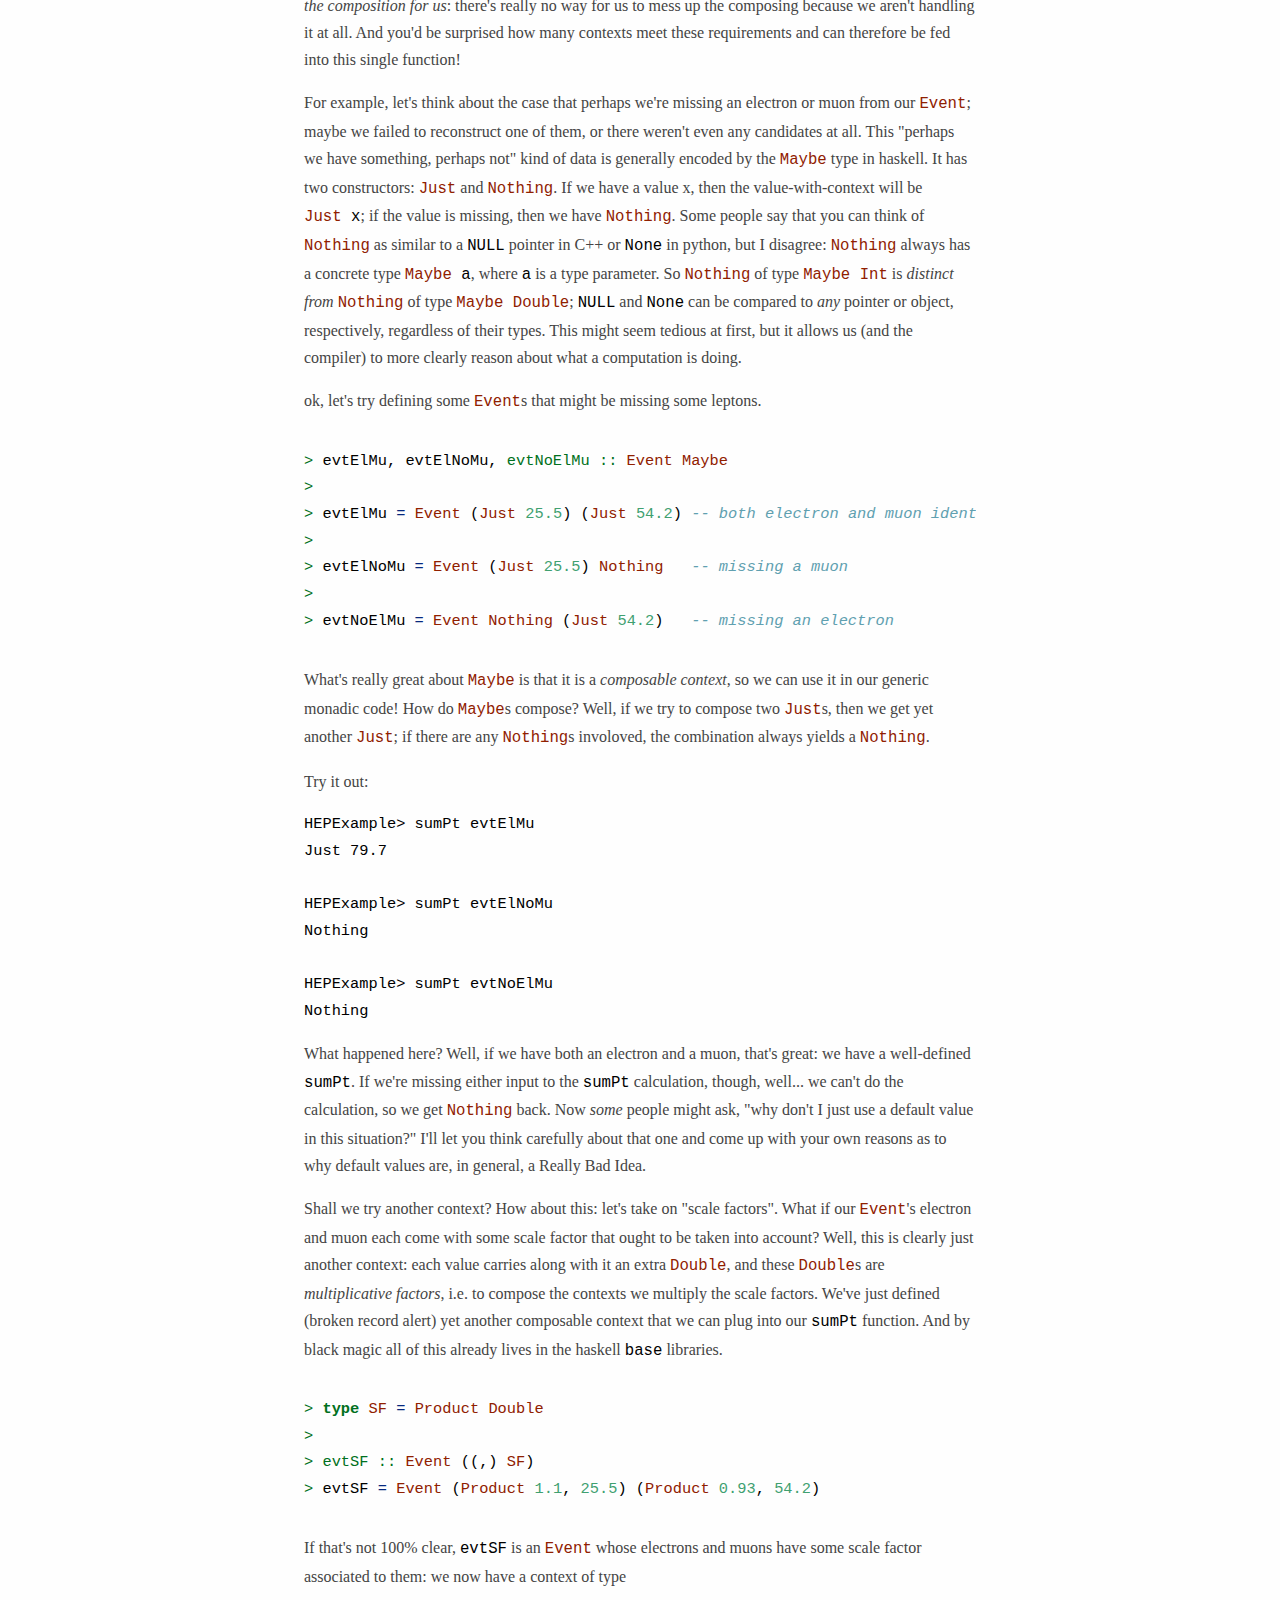
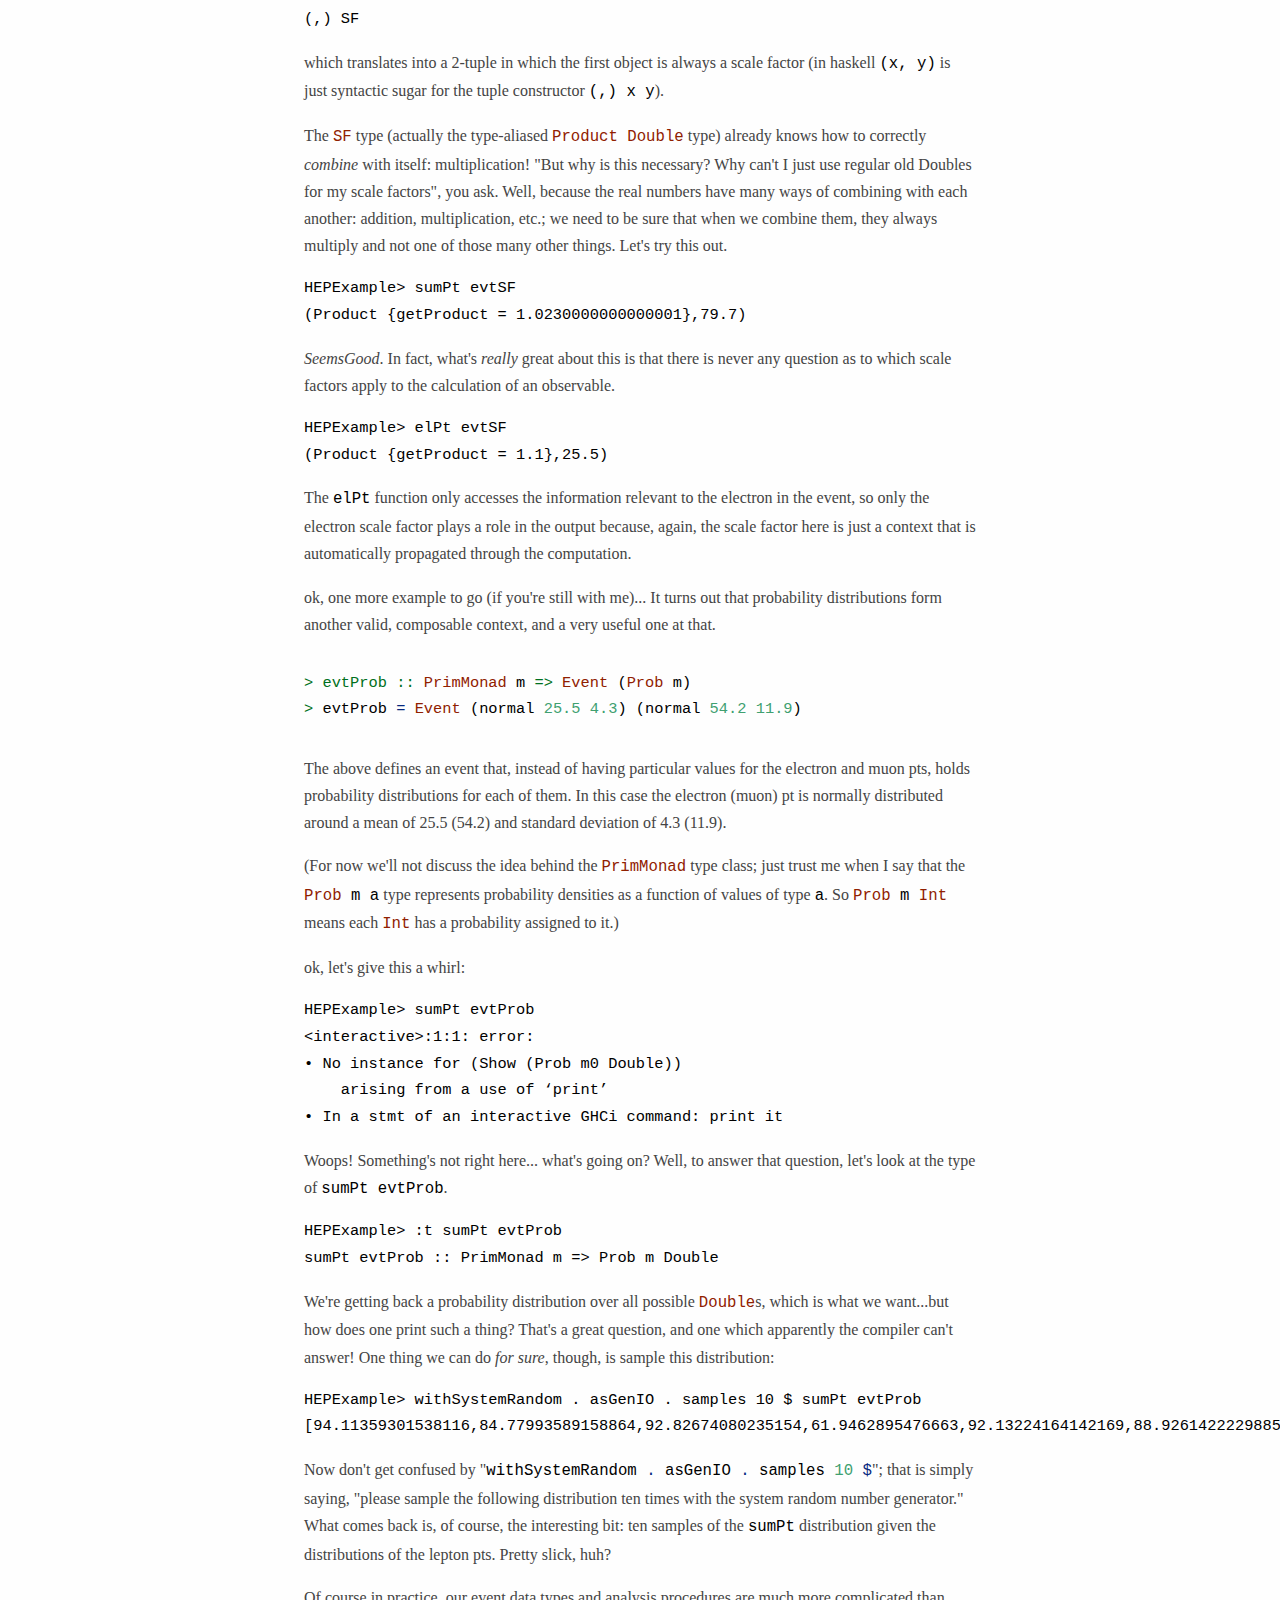
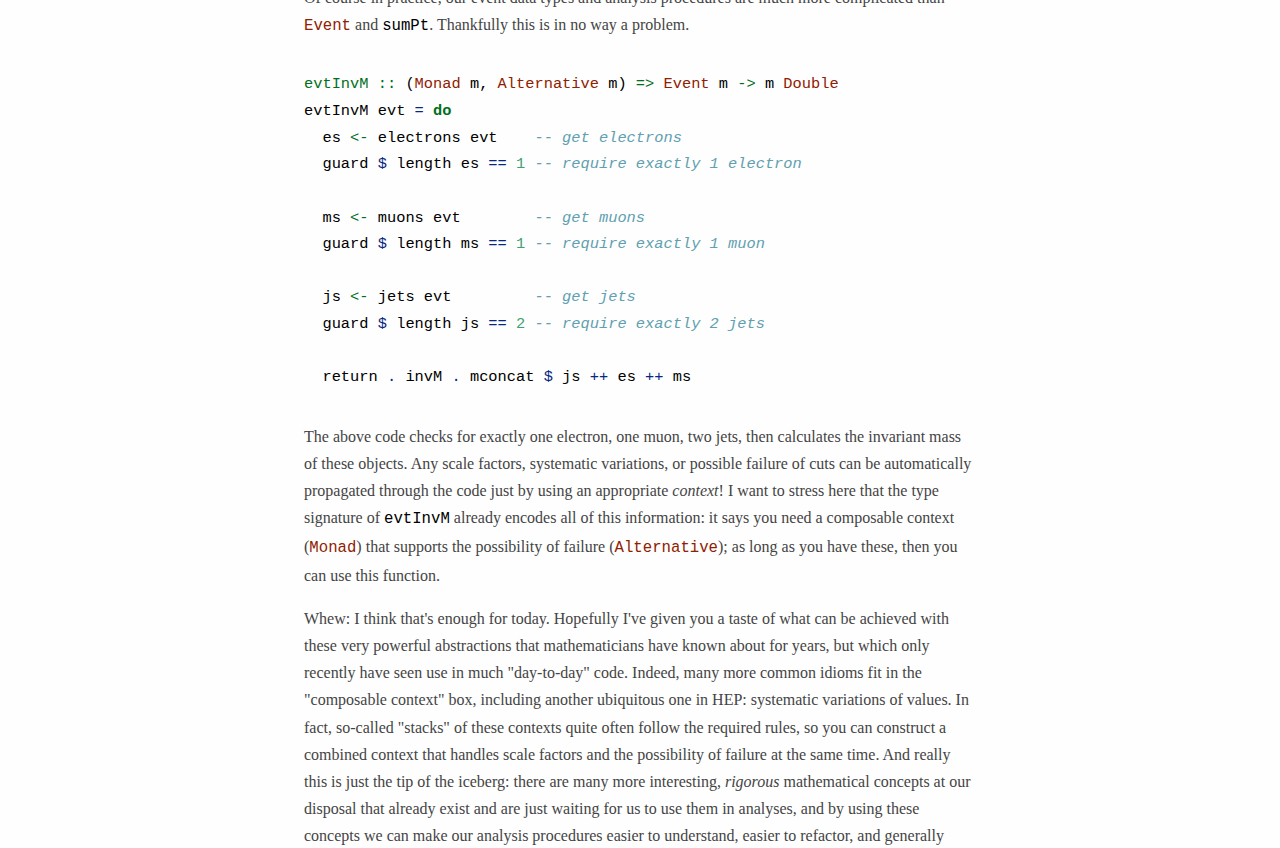
==== commit 64d42232: "more updates." ====
--- a/index.html
+++ b/index.html
@@ -52,7 +52,7 @@
 <p>Here are contained a few toy examples of how powerful abstracting over contexts can be in real-life situations. Well, at least as &quot;real-life&quot; as high-energy physics is. I'm not going to discuss haskell syntax carefully here, and I will leave out many details (e.g. the rigorous definition of <code class="sourceCode haskell"><span class="dt">Monad</span></code>s). All the same, this tutorial will hopefully convince you that there is something to be gained by moving to a more mathematically rigorous representation of analysis procedures, even if it's a slightly more abstract one than we usually deal with in traditional programming languages. (This is exactly what source code is, after all: a representation of a mathematical procedure, and often quite a poor one.)</p>
 <p>Don't worry if not everything makes sense immediately: these aren't easy concepts to grasp the first time through. This file is written in literate haskell, so you should be able to copy-and-paste the text into a local file (e.g. <code>HEPExample.lhs</code>) and load it into the haskell REPL, <code>ghci</code>, like so.</p>
 <pre><code>$ ghci HEPExample.lhs</code></pre>
-<p>Any lines beginning with bird tracks (&quot;&gt;&quot;) can be called from within the REPL. (N.B.: you'll need to install the <code>transformers</code>, <code>primitive</code>, and <code>mwc-probability</code> packages in addition to the base libraries, but I'll let google be your friend for how to do that).</p>
+<p>Any lines beginning with bird &quot;HEPExample&gt;&quot; can be called from within the REPL. (N.B.: you'll need to install the <code>transformers</code>, <code>primitive</code>, and <code>mwc-probability</code> packages in addition to the base libraries, but I'll let google be your friend for how to do that).</p>
 <p>Let's start with a module declaration and some imports.</p>
 <div class="sourceCode"><pre class="sourceCode literate literatehaskell"><code class="sourceCode literatehaskell"><span class="ot">&gt;</span> <span class="kw">module</span> <span class="dt">HEPExample</span> <span class="kw">where</span>
 <span class="ot">&gt;</span> 
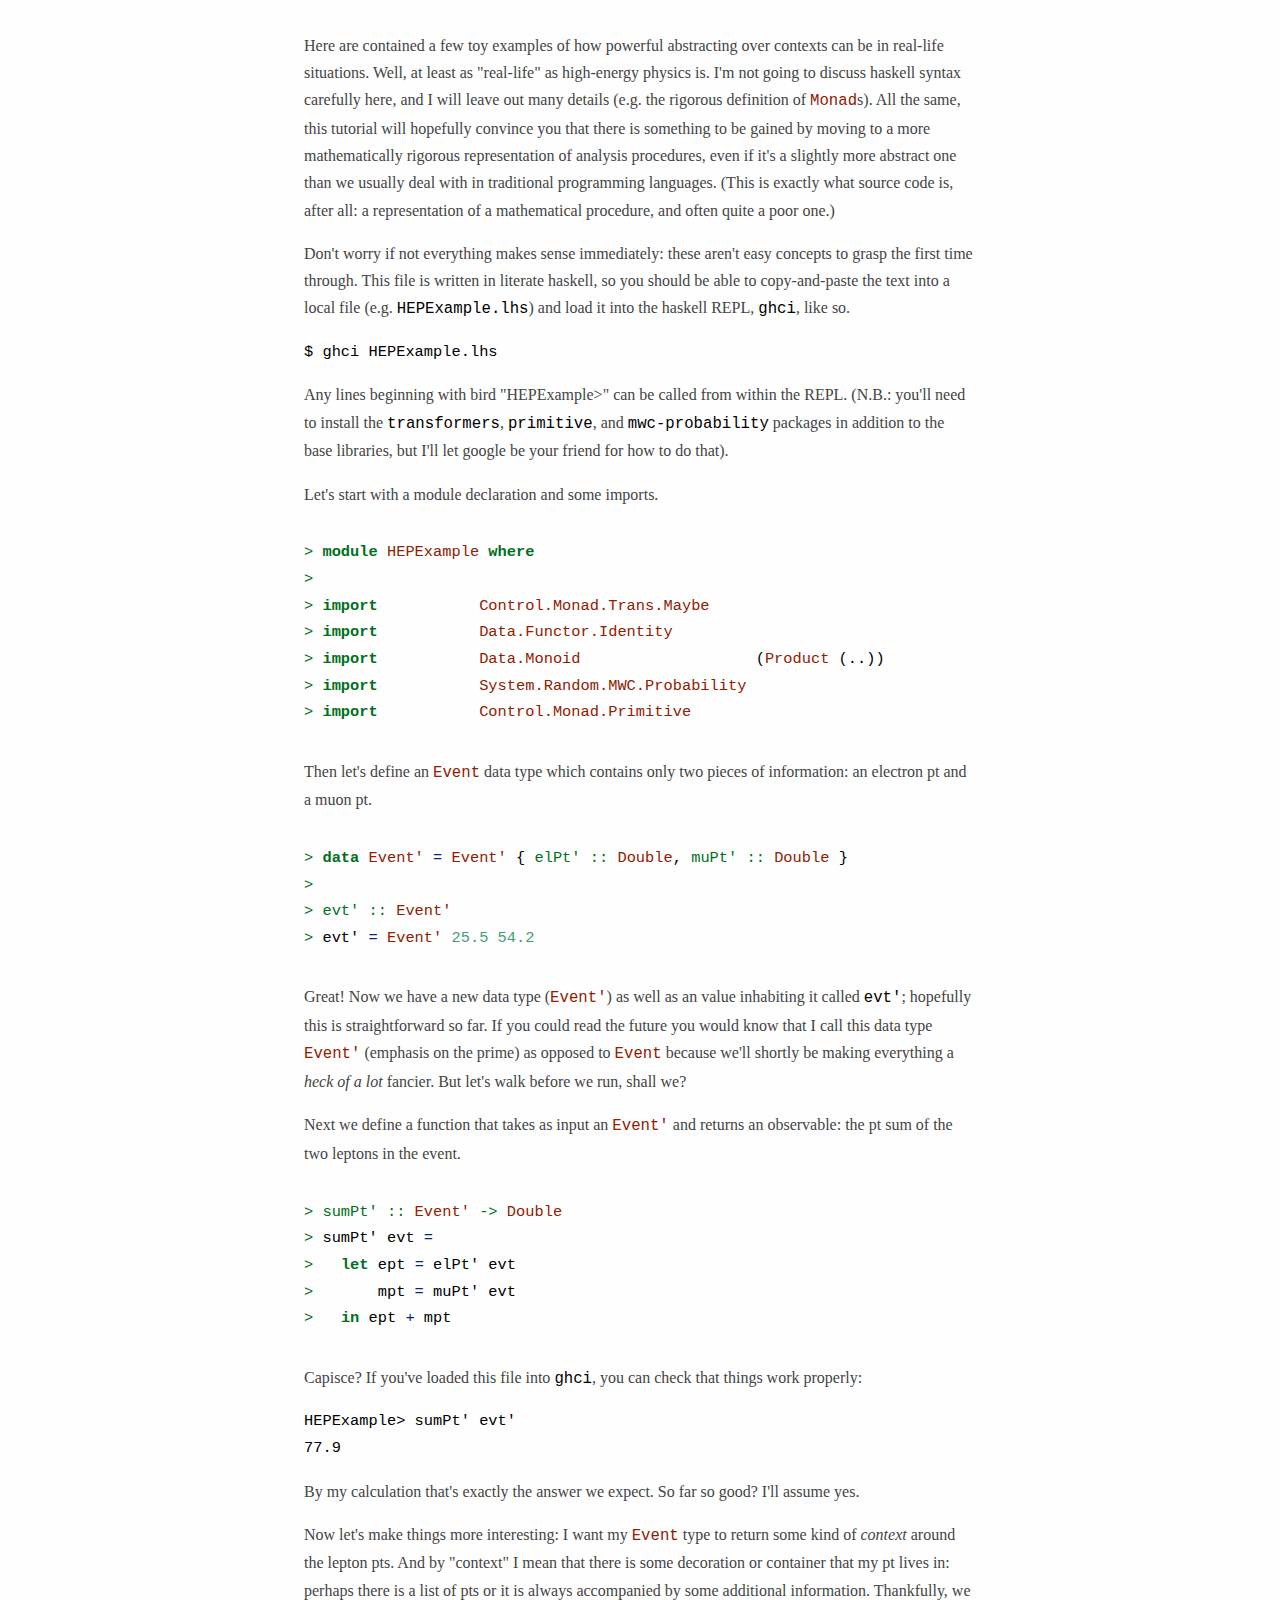
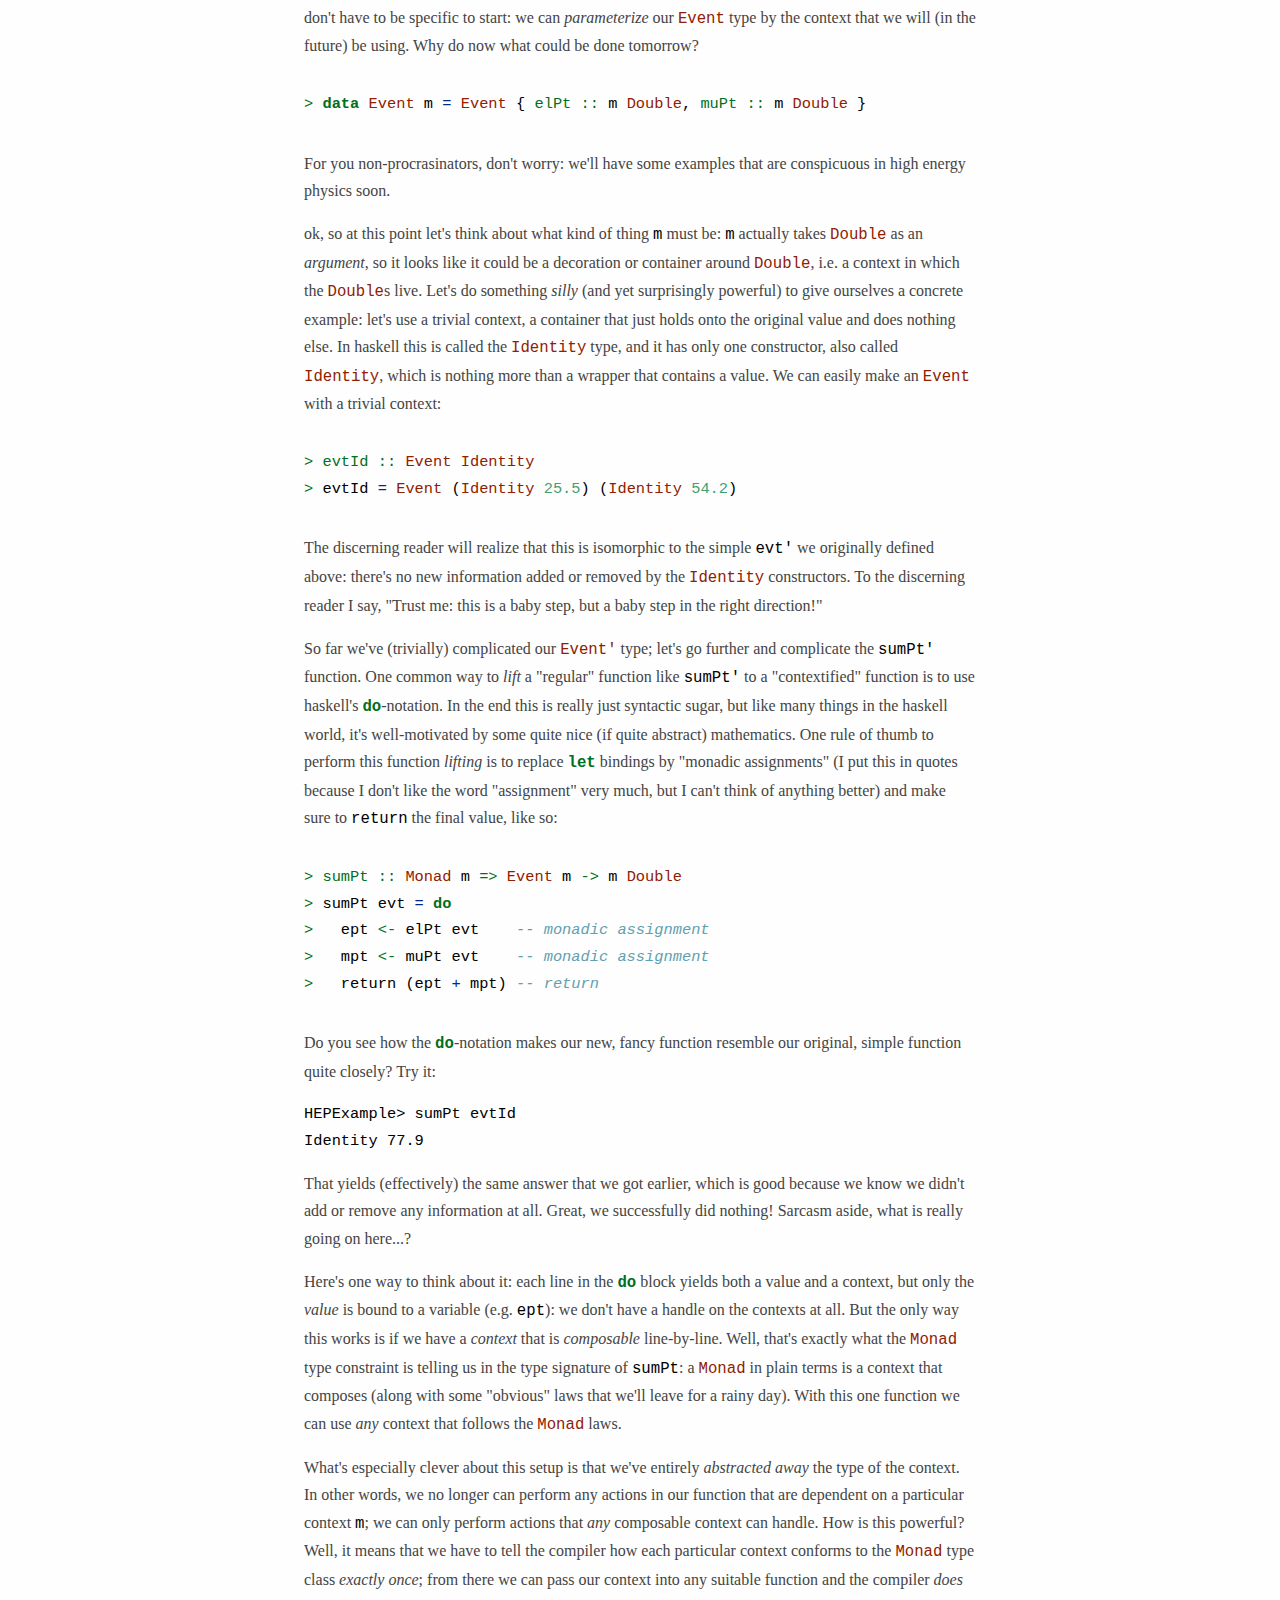
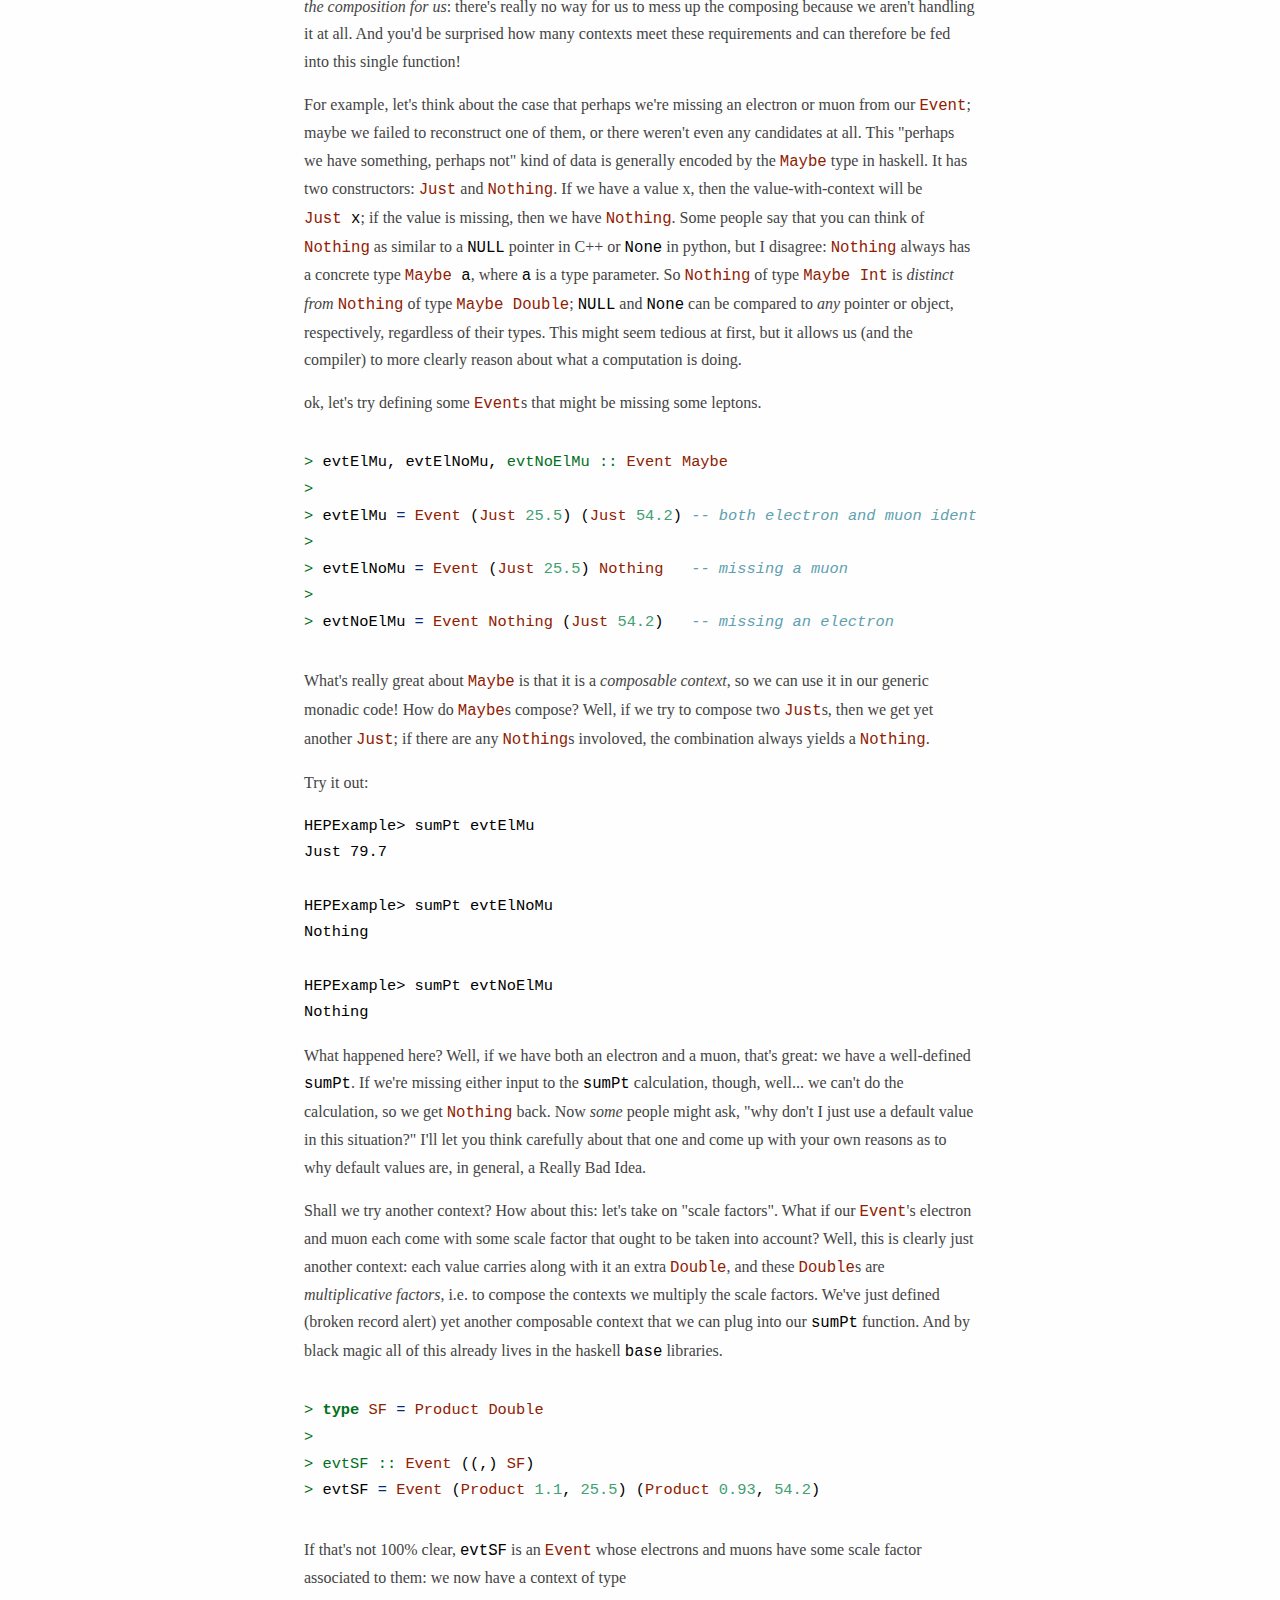
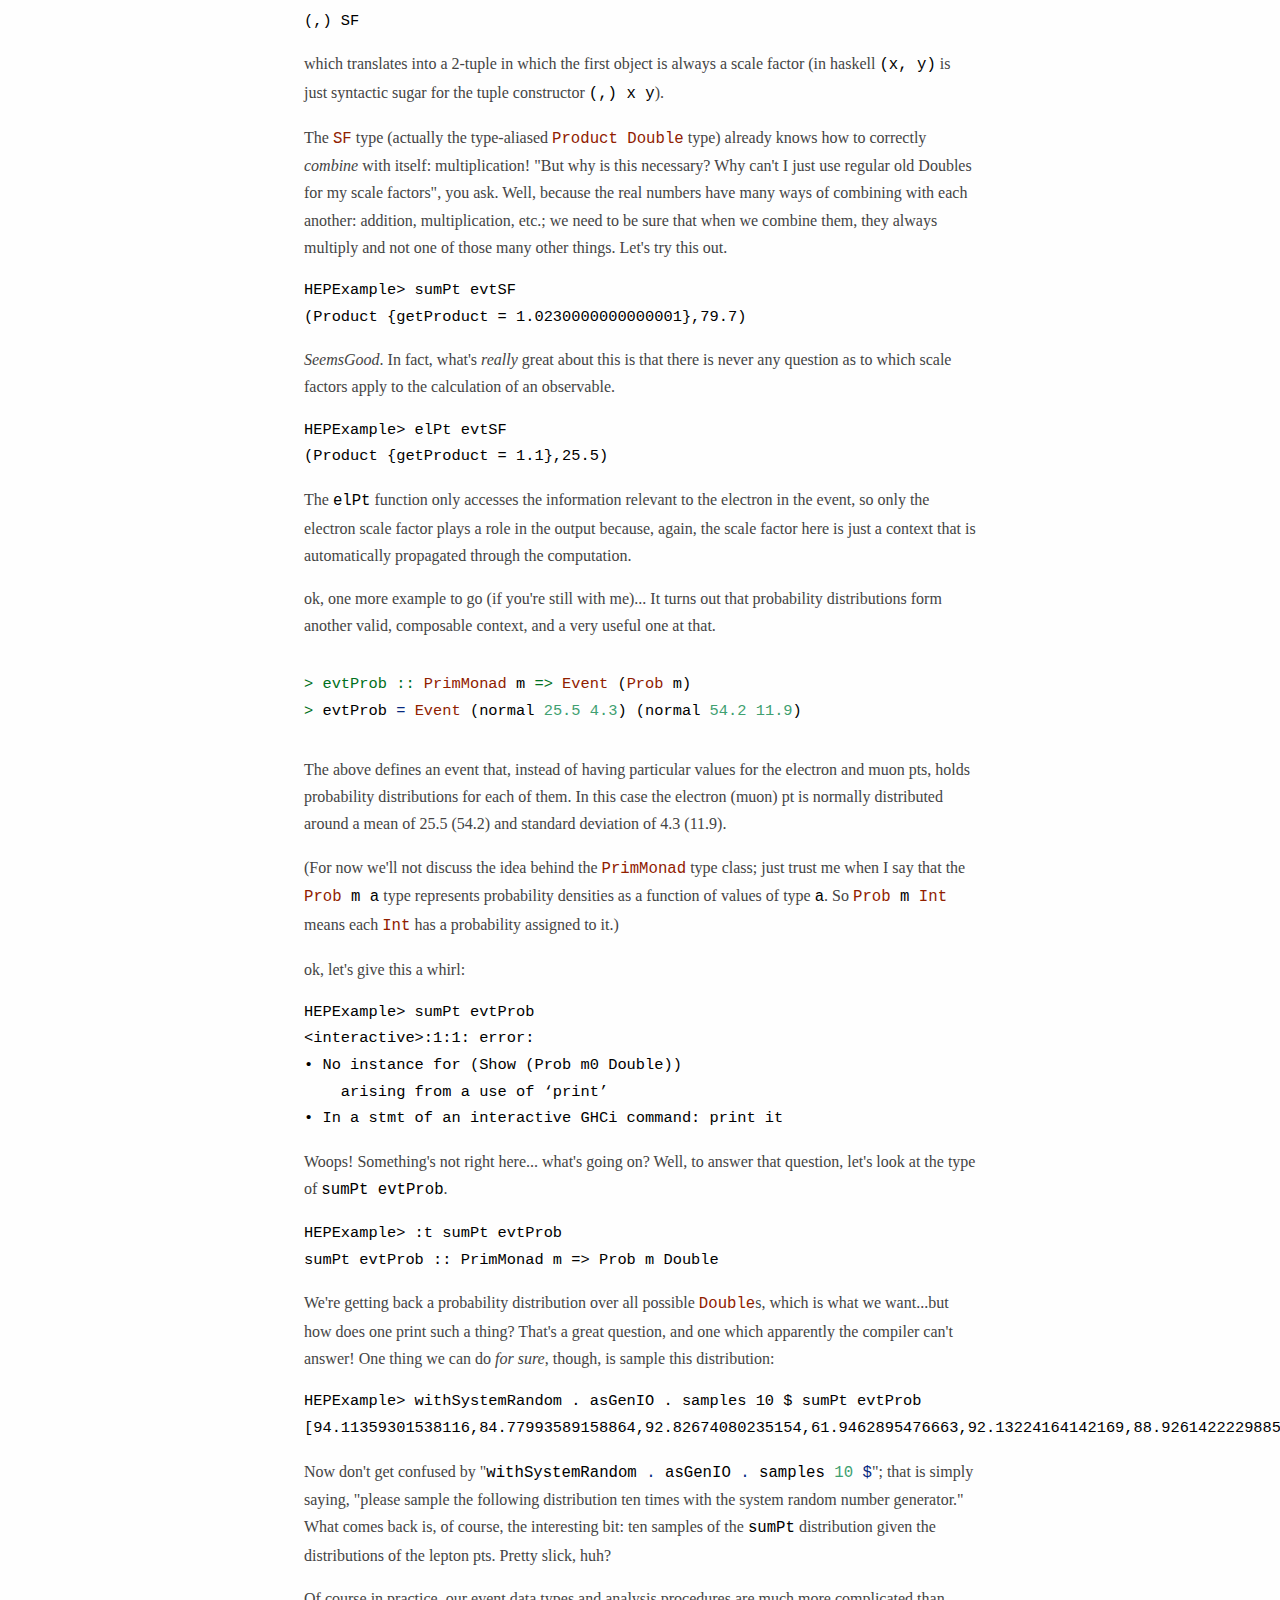
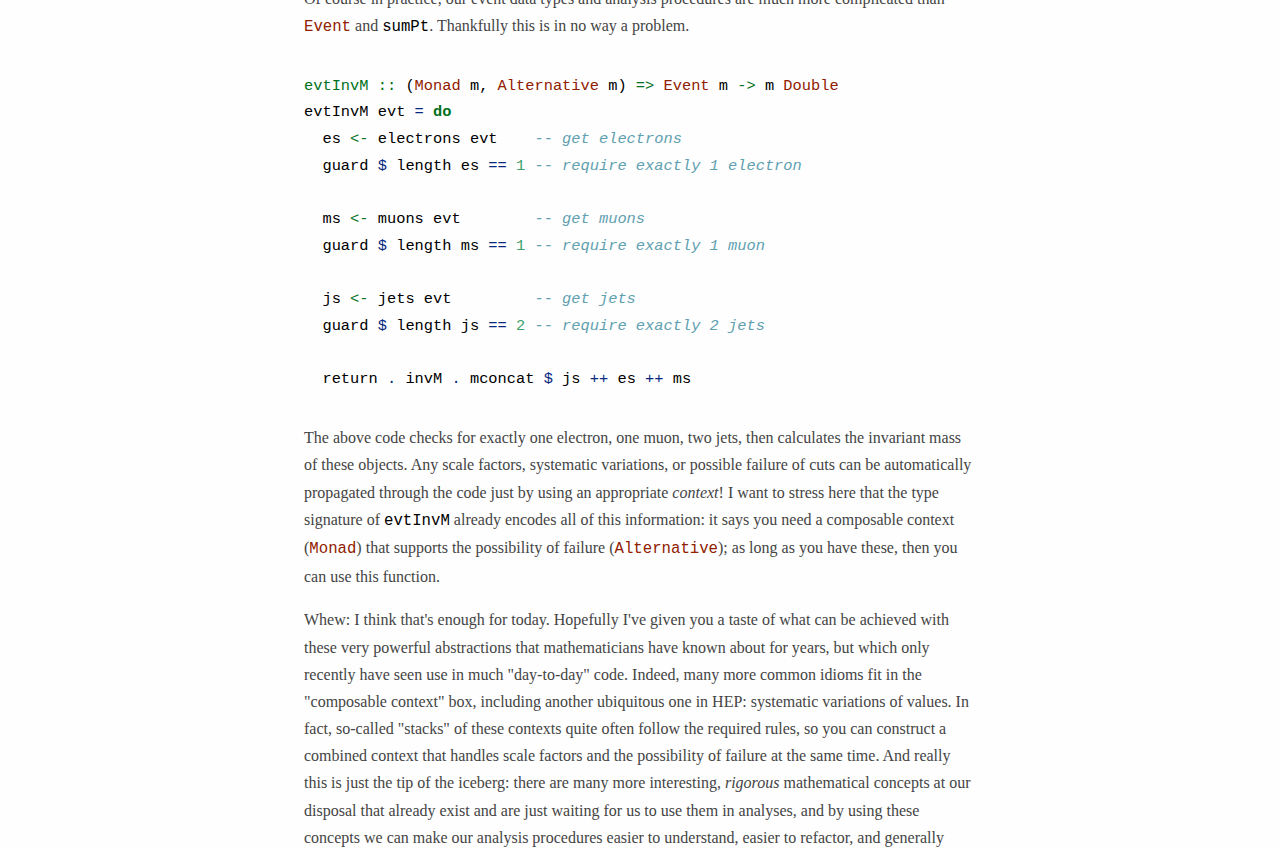
==== commit 83cda515: "more updates." ====
--- a/index.html
+++ b/index.html
@@ -94,7 +94,7 @@
 <pre><code>HEPExample&gt; sumPt evtId
 Identity 77.9</code></pre>
 <p>That yields (effectively) the same answer that we got earlier, which is good because we know we didn't add or remove any information at all. Great, we successfully did nothing! Sarcasm aside, what is really going on here...?</p>
-<p>Here's one way to think about it: each line in the <code class="sourceCode haskell"><span class="kw">do</span></code> block yields both a value and a context, but only the <em>value</em> is bound to a variable (e.g. <code>ept</code>{.haskell): we don't have a handle on the contexts at all. But the only way this works is if we have a <em>context</em> that is <em>composable</em> line-by-line. Well, that's exactly what the <code class="sourceCode haskell"><span class="dt">Monad</span></code> type constraint is telling us in the type signature of <code class="sourceCode haskell">sumPt</code>: a <code class="sourceCode haskell"><span class="dt">Monad</span></code> in plain terms is a context that composes (along with some &quot;obvious&quot; laws that we'll leave for a rainy day). With this one function we can use <em>any</em> context that follows the <code class="sourceCode haskell"><span class="dt">Monad</span></code> laws.</p>
+<p>Here's one way to think about it: each line in the <code class="sourceCode haskell"><span class="kw">do</span></code> block yields both a value and a context, but only the <em>value</em> is bound to a variable (e.g. <code class="sourceCode haskell">ept</code>): we don't have a handle on the contexts at all. But the only way this works is if we have a <em>context</em> that is <em>composable</em> line-by-line. Well, that's exactly what the <code class="sourceCode haskell"><span class="dt">Monad</span></code> type constraint is telling us in the type signature of <code class="sourceCode haskell">sumPt</code>: a <code class="sourceCode haskell"><span class="dt">Monad</span></code> in plain terms is a context that composes (along with some &quot;obvious&quot; laws that we'll leave for a rainy day). With this one function we can use <em>any</em> context that follows the <code class="sourceCode haskell"><span class="dt">Monad</span></code> laws.</p>
 <p>What's especially clever about this setup is that we've entirely <em>abstracted away</em> the type of the context. In other words, we no longer can perform any actions in our function that are dependent on a particular context <code class="sourceCode haskell">m</code>; we can only perform actions that <em>any</em> composable context can handle. How is this powerful? Well, it means that we have to tell the compiler how each particular context conforms to the <code class="sourceCode haskell"><span class="dt">Monad</span></code> type class <em>exactly once</em>; from there we can pass our context into any suitable function and the compiler <em>does the composition for us</em>: there's really no way for us to mess up the composing because we aren't handling it at all. And you'd be surprised how many contexts meet these requirements and can therefore be fed into this single function!</p>
 <p>For example, let's think about the case that perhaps we're missing an electron or muon from our <code class="sourceCode haskell"><span class="dt">Event</span></code>; maybe we failed to reconstruct one of them, or there weren't even any candidates at all. This &quot;perhaps we have something, perhaps not&quot; kind of data is generally encoded by the <code class="sourceCode haskell"><span class="dt">Maybe</span></code> type in haskell. It has two constructors: <code class="sourceCode haskell"><span class="dt">Just</span></code> and <code class="sourceCode haskell"><span class="dt">Nothing</span></code>. If we have a value x, then the value-with-context will be <code class="sourceCode haskell"><span class="dt">Just</span> x</code>; if the value is missing, then we have <code class="sourceCode haskell"><span class="dt">Nothing</span></code>. Some people say that you can think of <code class="sourceCode haskell"><span class="dt">Nothing</span></code> as similar to a <code>NULL</code> pointer in C++ or <code>None</code> in python, but I disagree: <code class="sourceCode haskell"><span class="dt">Nothing</span></code> always has a concrete type <code class="sourceCode haskell"><span class="dt">Maybe</span> a</code>, where <code class="sourceCode haskell">a</code> is a type parameter. So <code class="sourceCode haskell"><span class="dt">Nothing</span></code> of type <code class="sourceCode haskell"><span class="dt">Maybe</span> <span class="dt">Int</span></code> is <em>distinct from</em> <code class="sourceCode haskell"><span class="dt">Nothing</span></code> of type <code class="sourceCode haskell"><span class="dt">Maybe</span> <span class="dt">Double</span></code>; <code>NULL</code> and <code>None</code> can be compared to <em>any</em> pointer or object, respectively, regardless of their types. This might seem tedious at first, but it allows us (and the compiler) to more clearly reason about what a computation is doing.</p>
 <p>ok, let's try defining some <code class="sourceCode haskell"><span class="dt">Event</span></code>s that might be missing some leptons.</p>
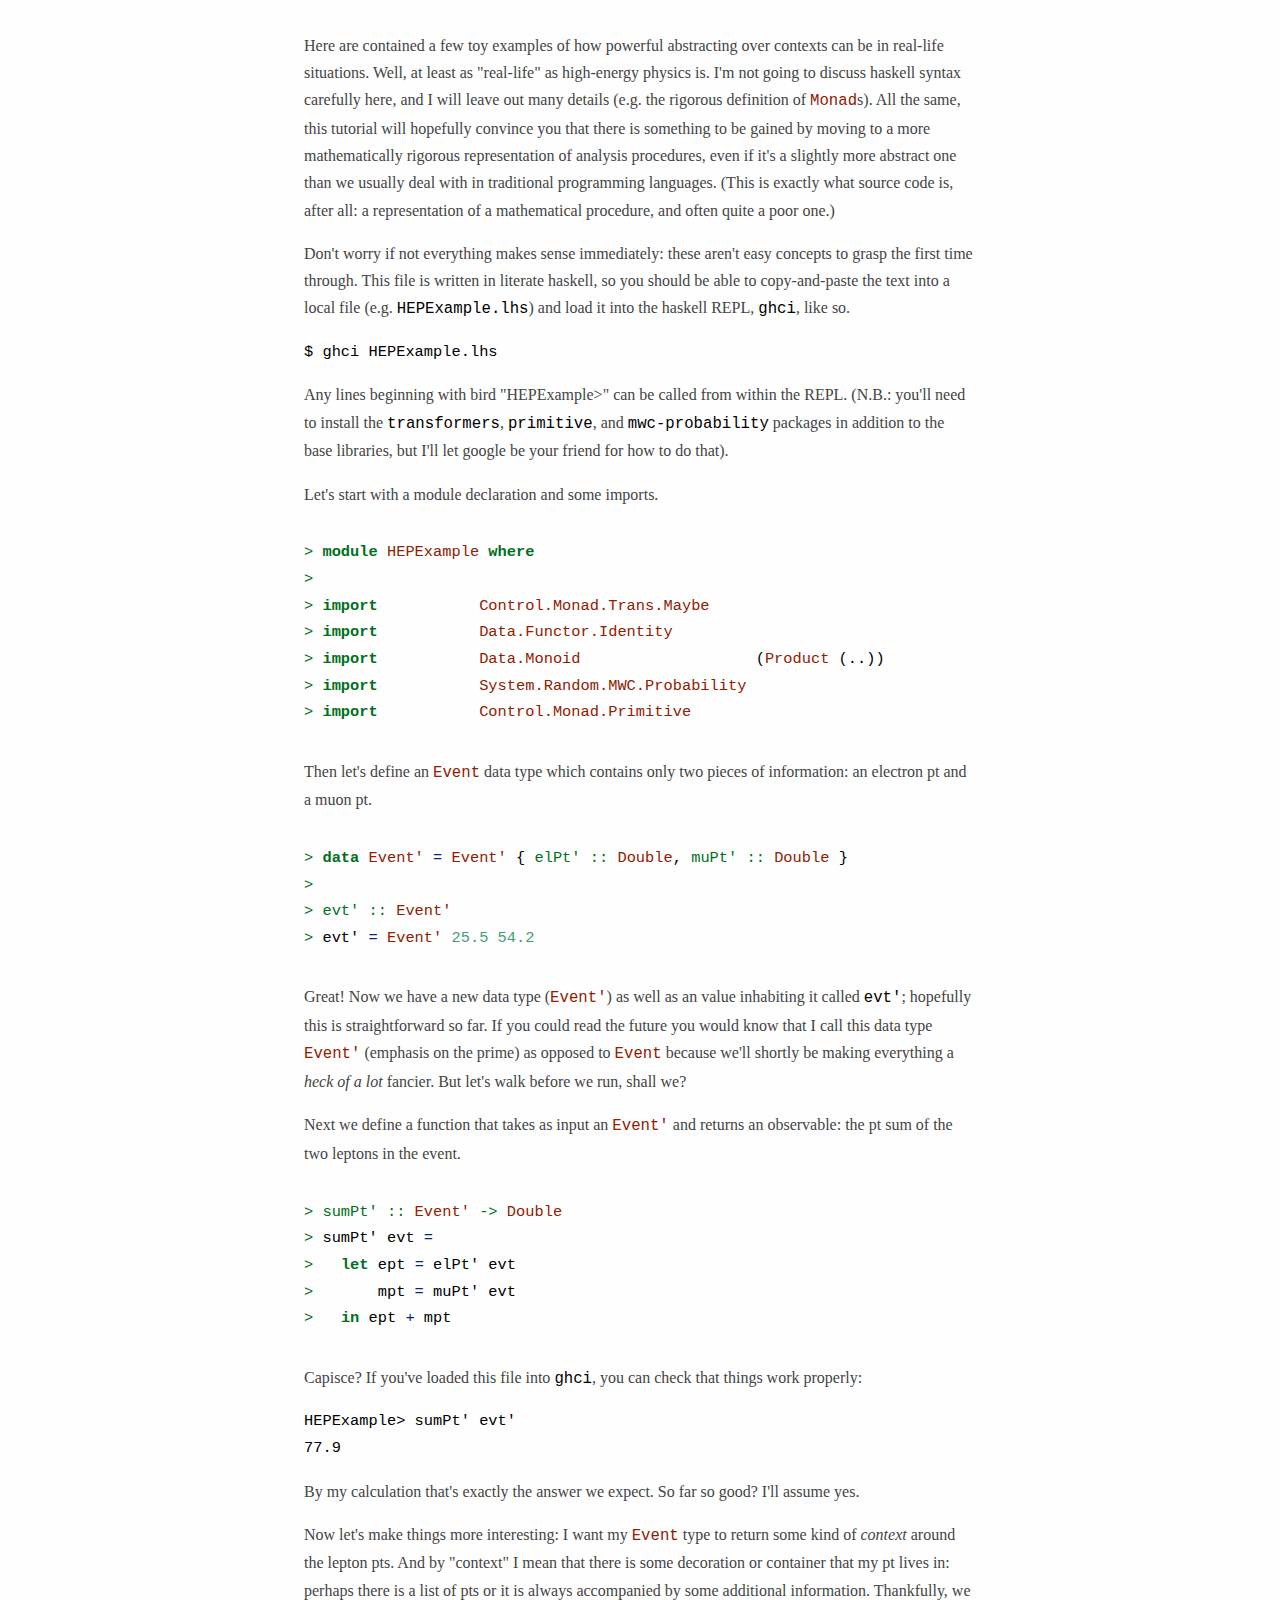
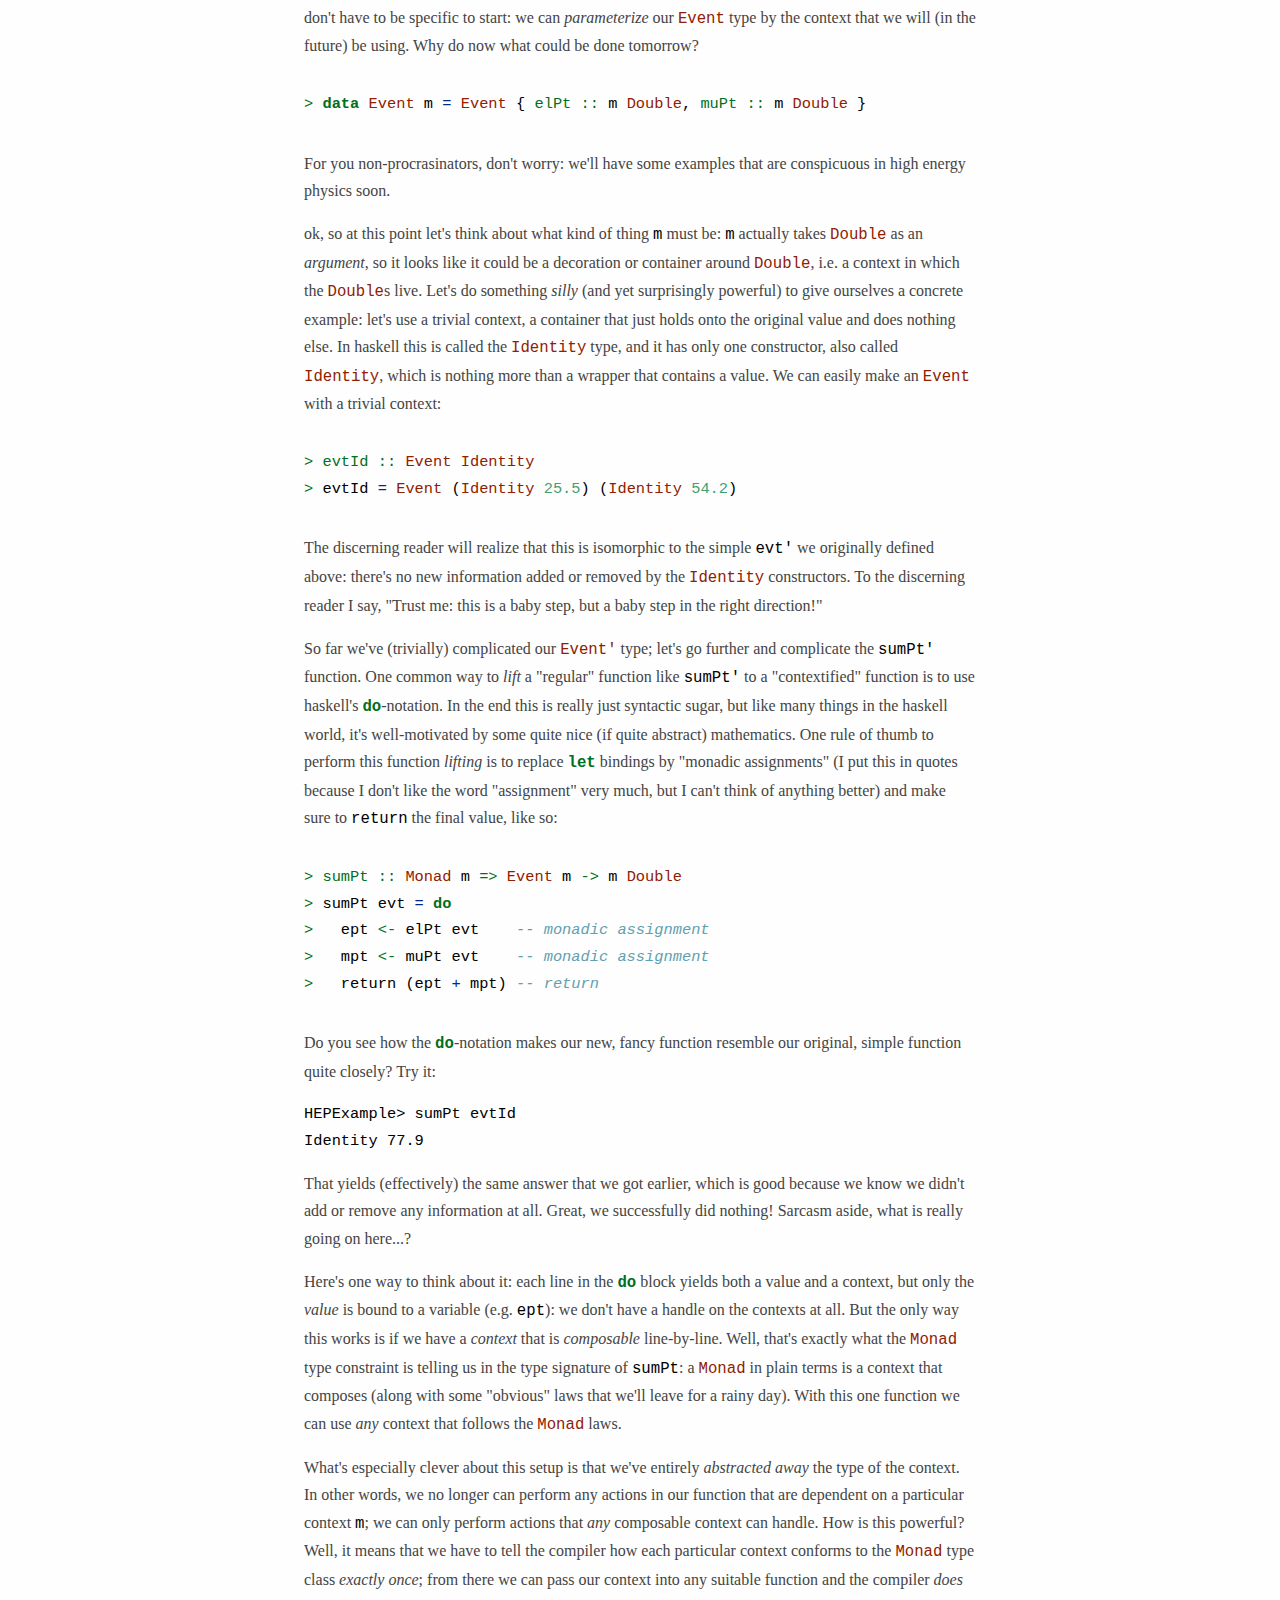
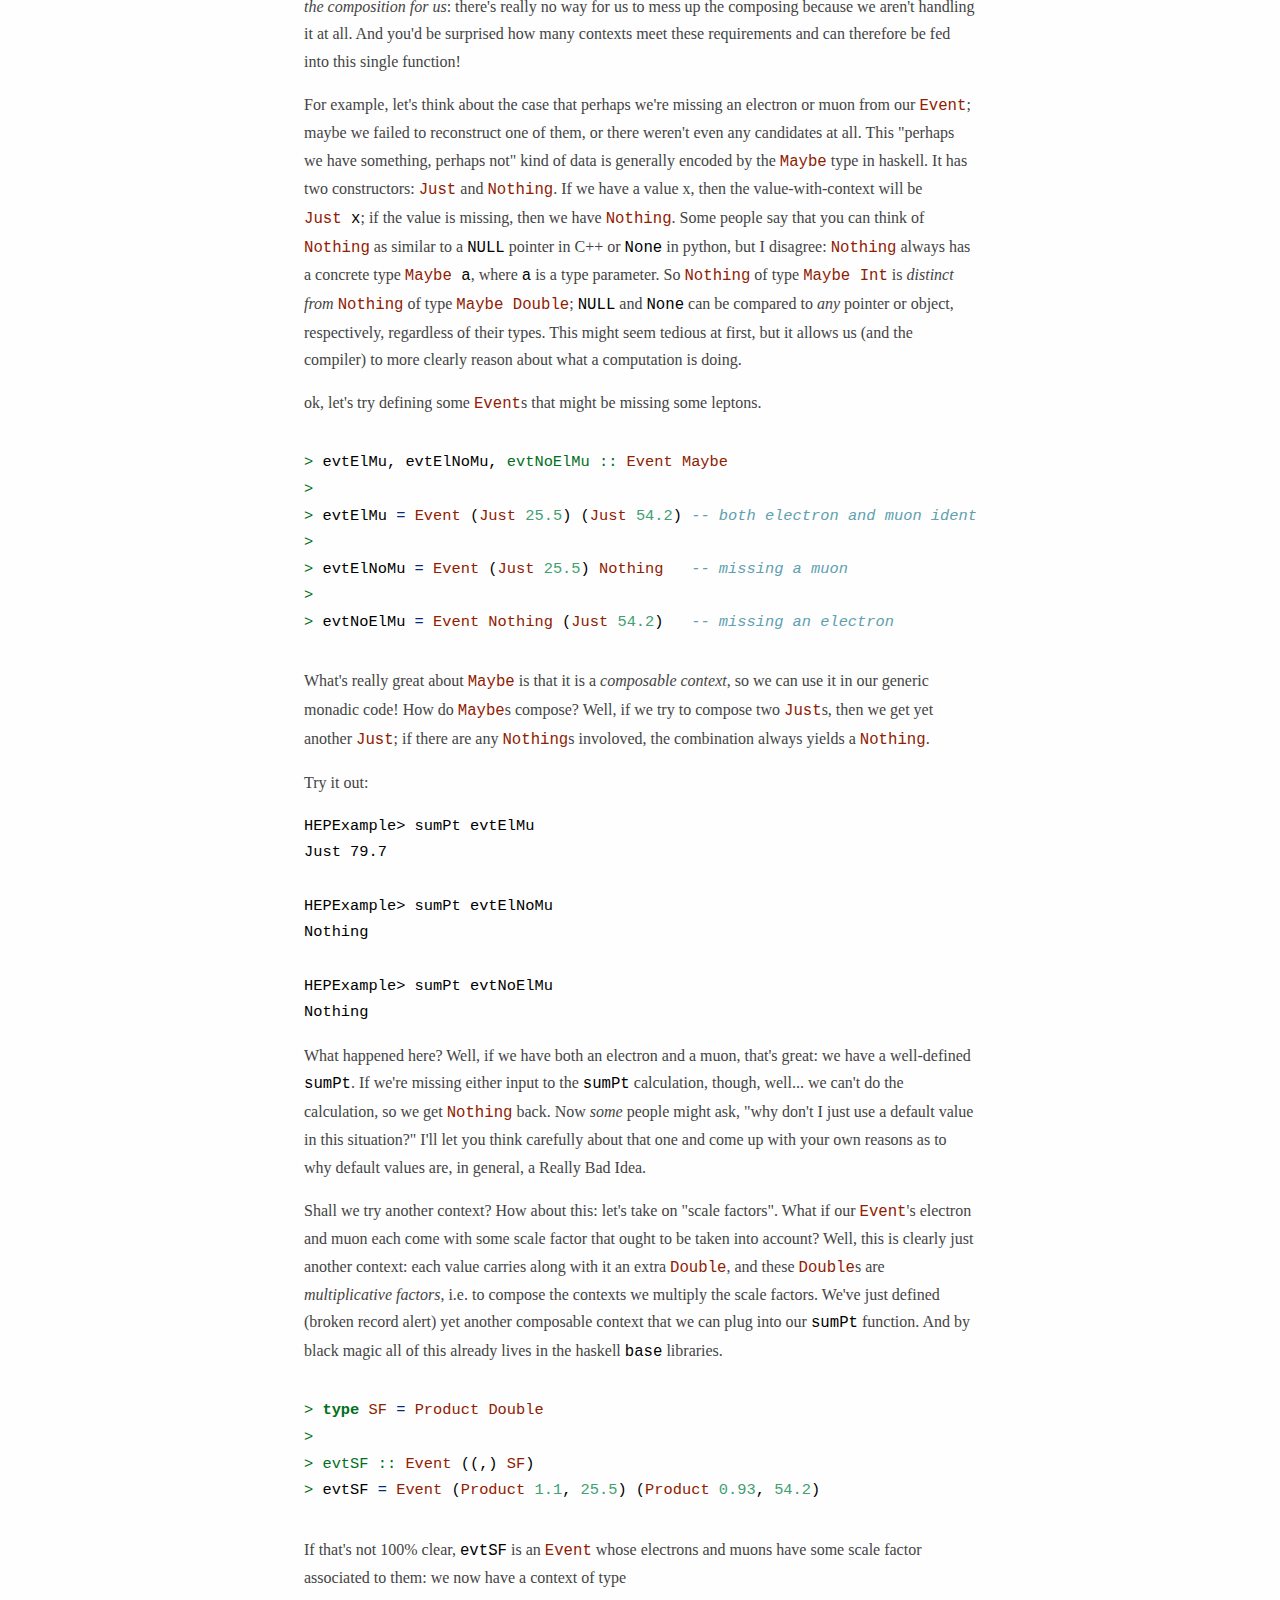
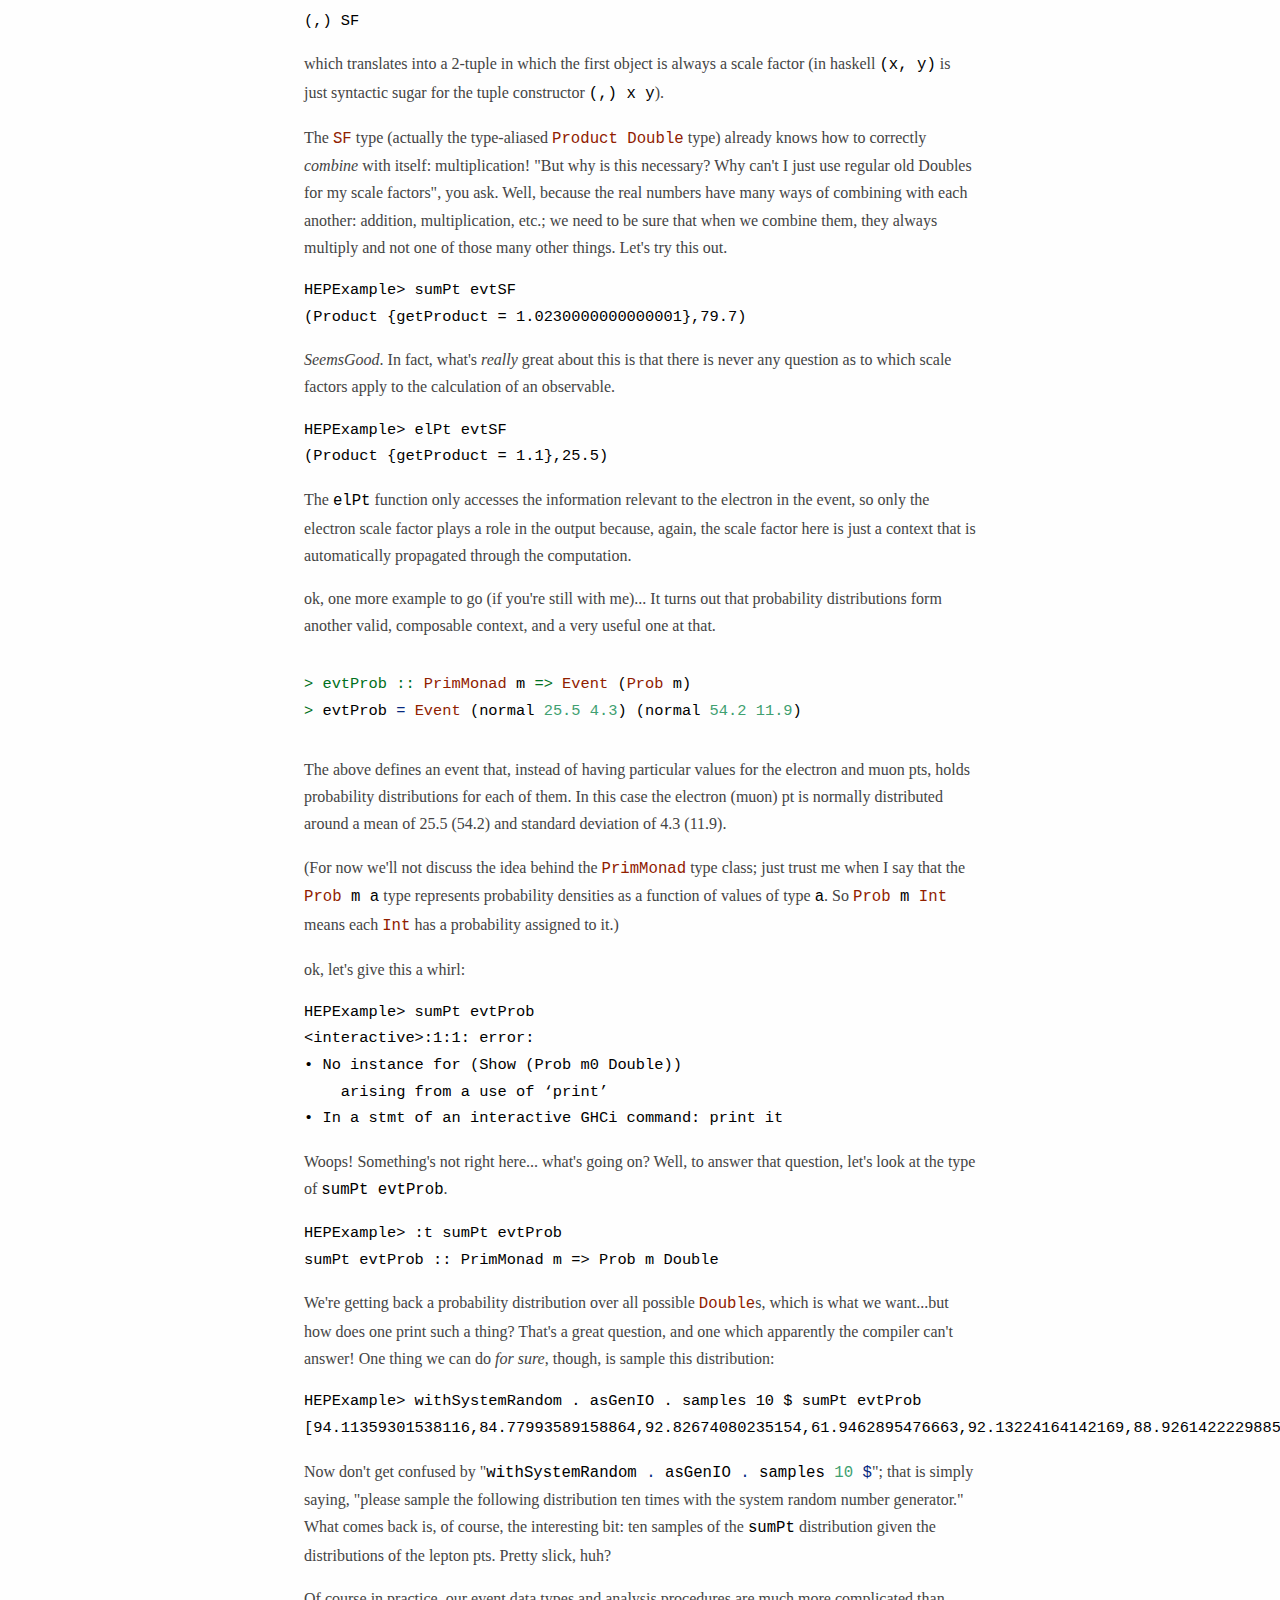
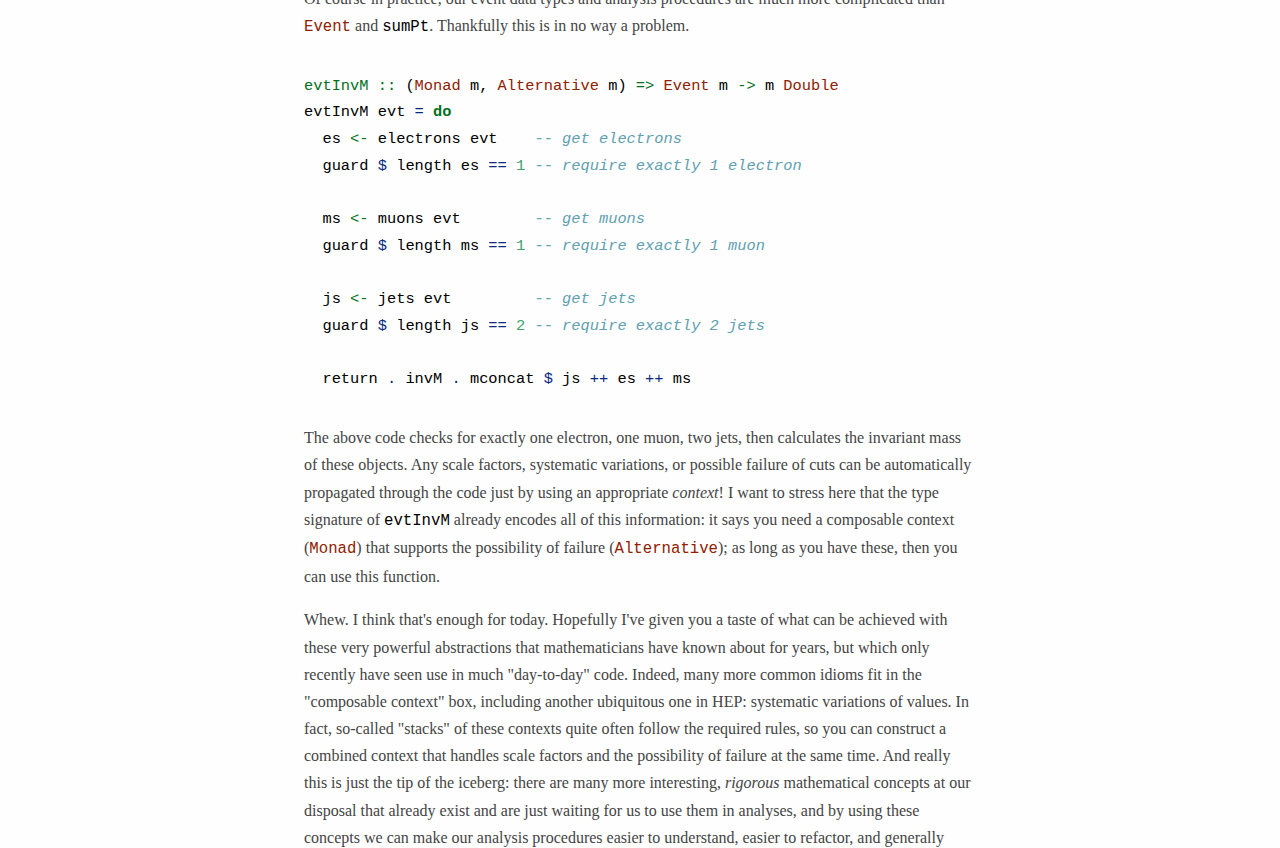
==== commit cdfe3c52: "more updates." ====
--- a/index.html
+++ b/index.html
@@ -163,6 +163,6 @@
 
   return <span class="fu">.</span> invM <span class="fu">.</span> mconcat <span class="fu">$</span> js <span class="fu">++</span> es <span class="fu">++</span> ms</code></pre></div>
 <p>The above code checks for exactly one electron, one muon, two jets, then calculates the invariant mass of these objects. Any scale factors, systematic variations, or possible failure of cuts can be automatically propagated through the code just by using an appropriate <em>context</em>! I want to stress here that the type signature of <code class="sourceCode haskell">evtInvM</code> already encodes all of this information: it says you need a composable context (<code class="sourceCode haskell"><span class="dt">Monad</span></code>) that supports the possibility of failure (<code class="sourceCode haskell"><span class="dt">Alternative</span></code>); as long as you have these, then you can use this function.</p>
-<p>Whew: I think that's enough for today. Hopefully I've given you a taste of what can be achieved with these very powerful abstractions that mathematicians have known about for years, but which only recently have seen use in much &quot;day-to-day&quot; code. Indeed, many more common idioms fit in the &quot;composable context&quot; box, including another ubiquitous one in HEP: systematic variations of values. In fact, so-called &quot;stacks&quot; of these contexts quite often follow the required rules, so you can construct a combined context that handles scale factors and the possibility of failure at the same time. And really this is just the tip of the iceberg: there are many more interesting, <em>rigorous</em> mathematical concepts at our disposal that already exist and are just waiting for us to use them in analyses, and by using these concepts we can make our analysis procedures easier to understand, easier to refactor, and generally more bug-free!</p>
+<p>Whew. I think that's enough for today. Hopefully I've given you a taste of what can be achieved with these very powerful abstractions that mathematicians have known about for years, but which only recently have seen use in much &quot;day-to-day&quot; code. Indeed, many more common idioms fit in the &quot;composable context&quot; box, including another ubiquitous one in HEP: systematic variations of values. In fact, so-called &quot;stacks&quot; of these contexts quite often follow the required rules, so you can construct a combined context that handles scale factors and the possibility of failure at the same time. And really this is just the tip of the iceberg: there are many more interesting, <em>rigorous</em> mathematical concepts at our disposal that already exist and are just waiting for us to use them in analyses, and by using these concepts we can make our analysis procedures easier to understand, easier to refactor, and generally more bug-free!</p>
 </body>
 </html>
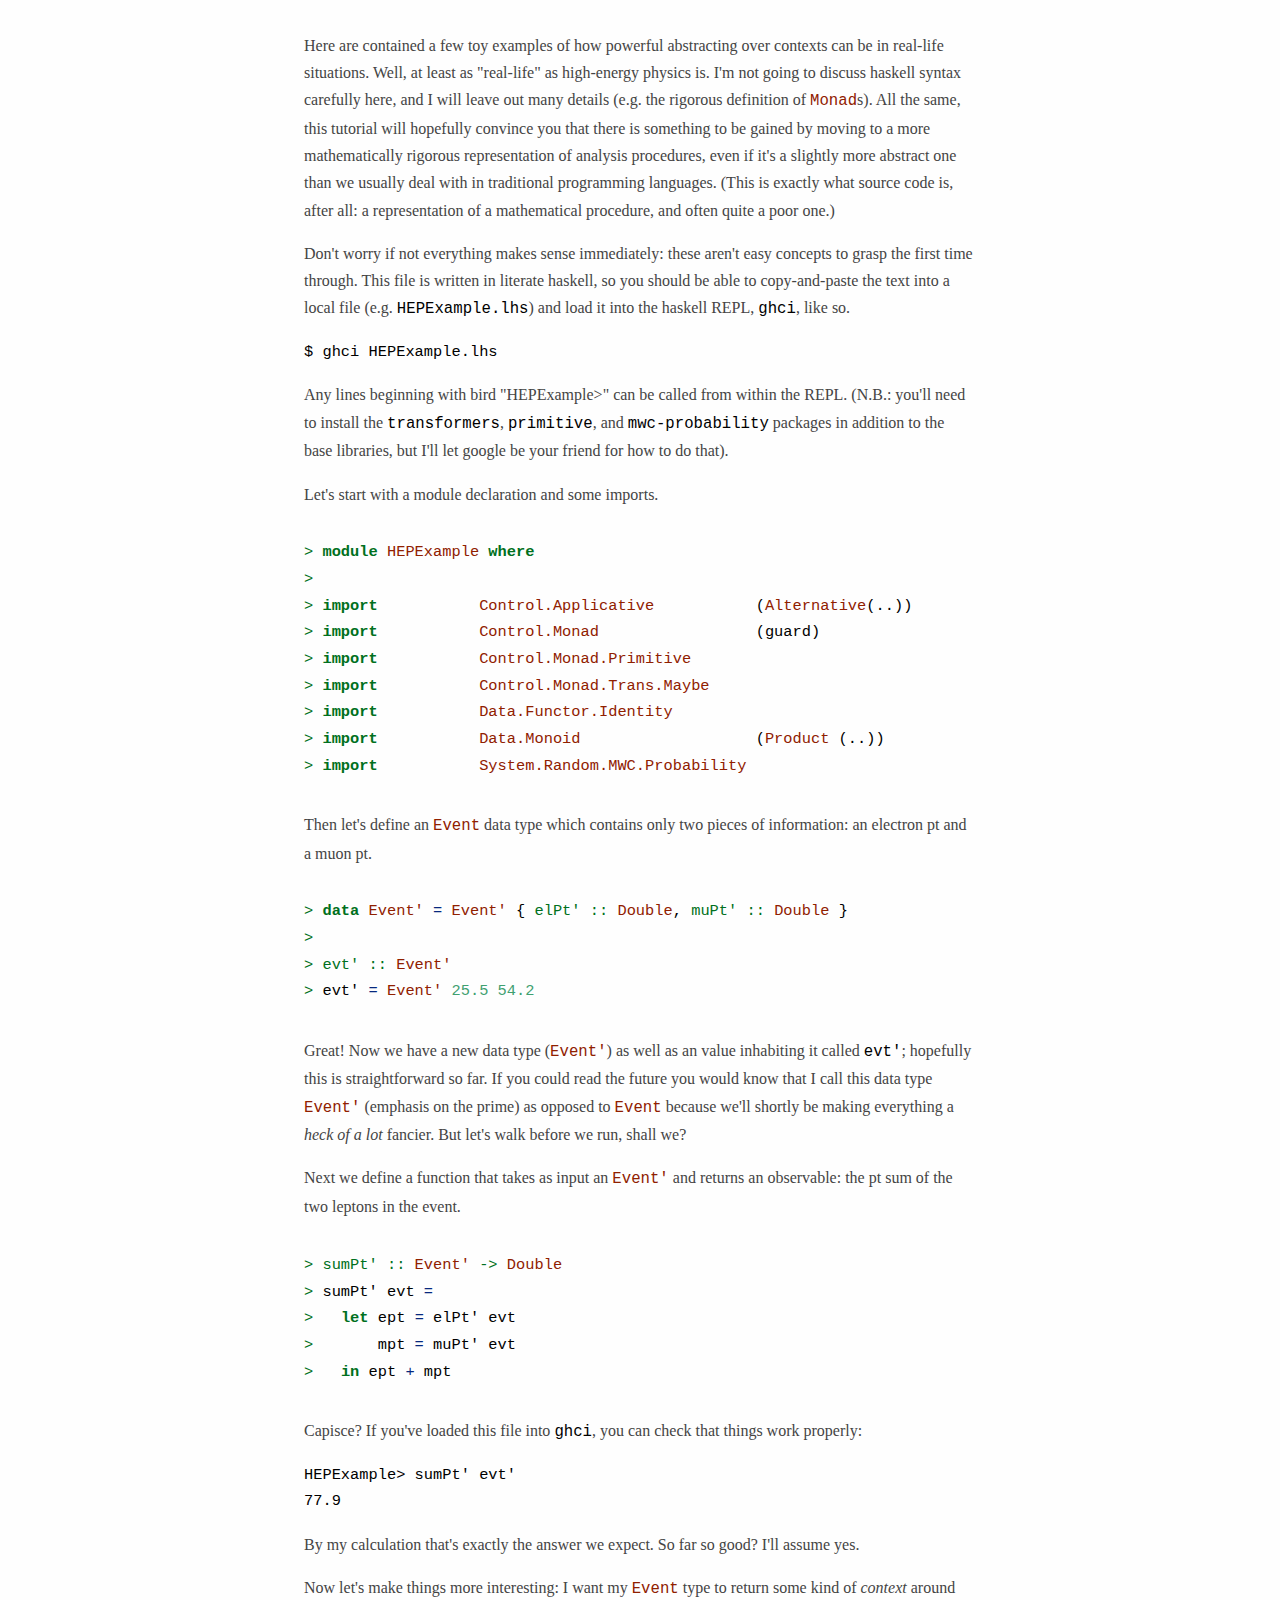
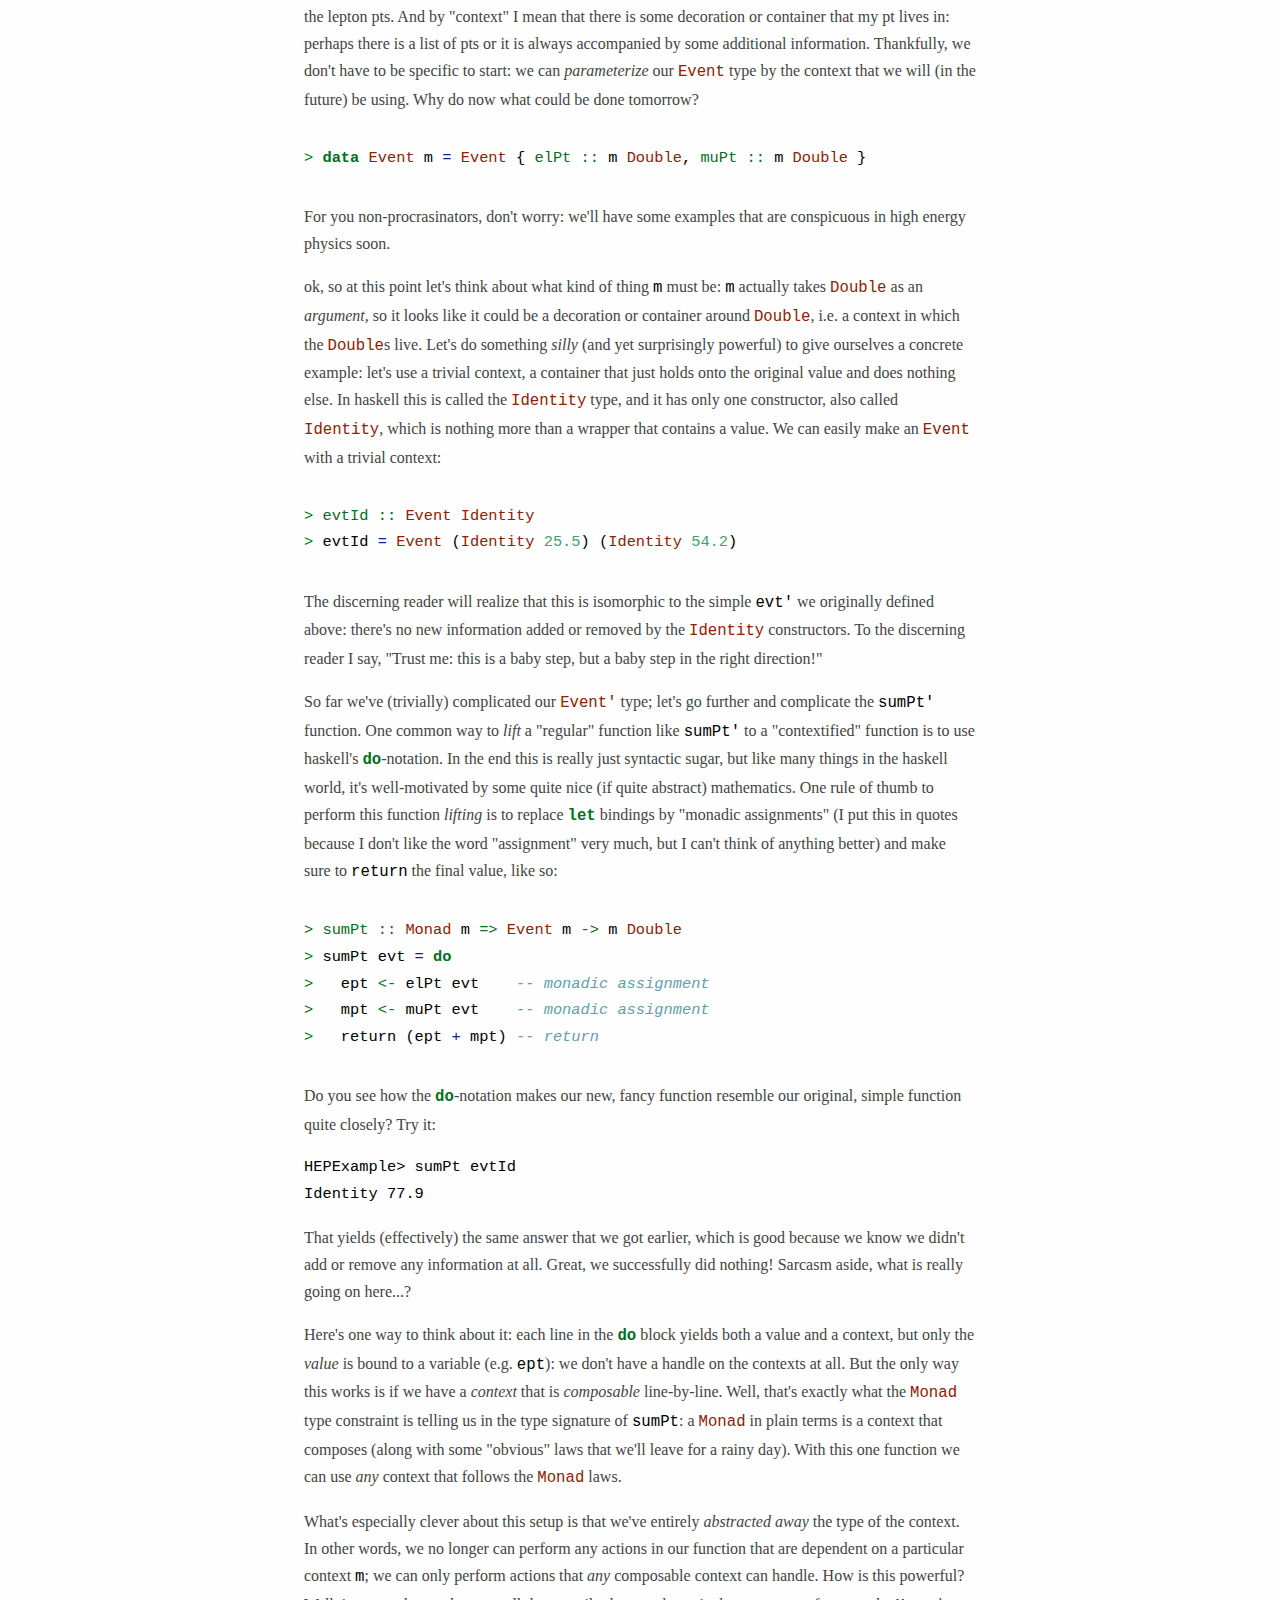
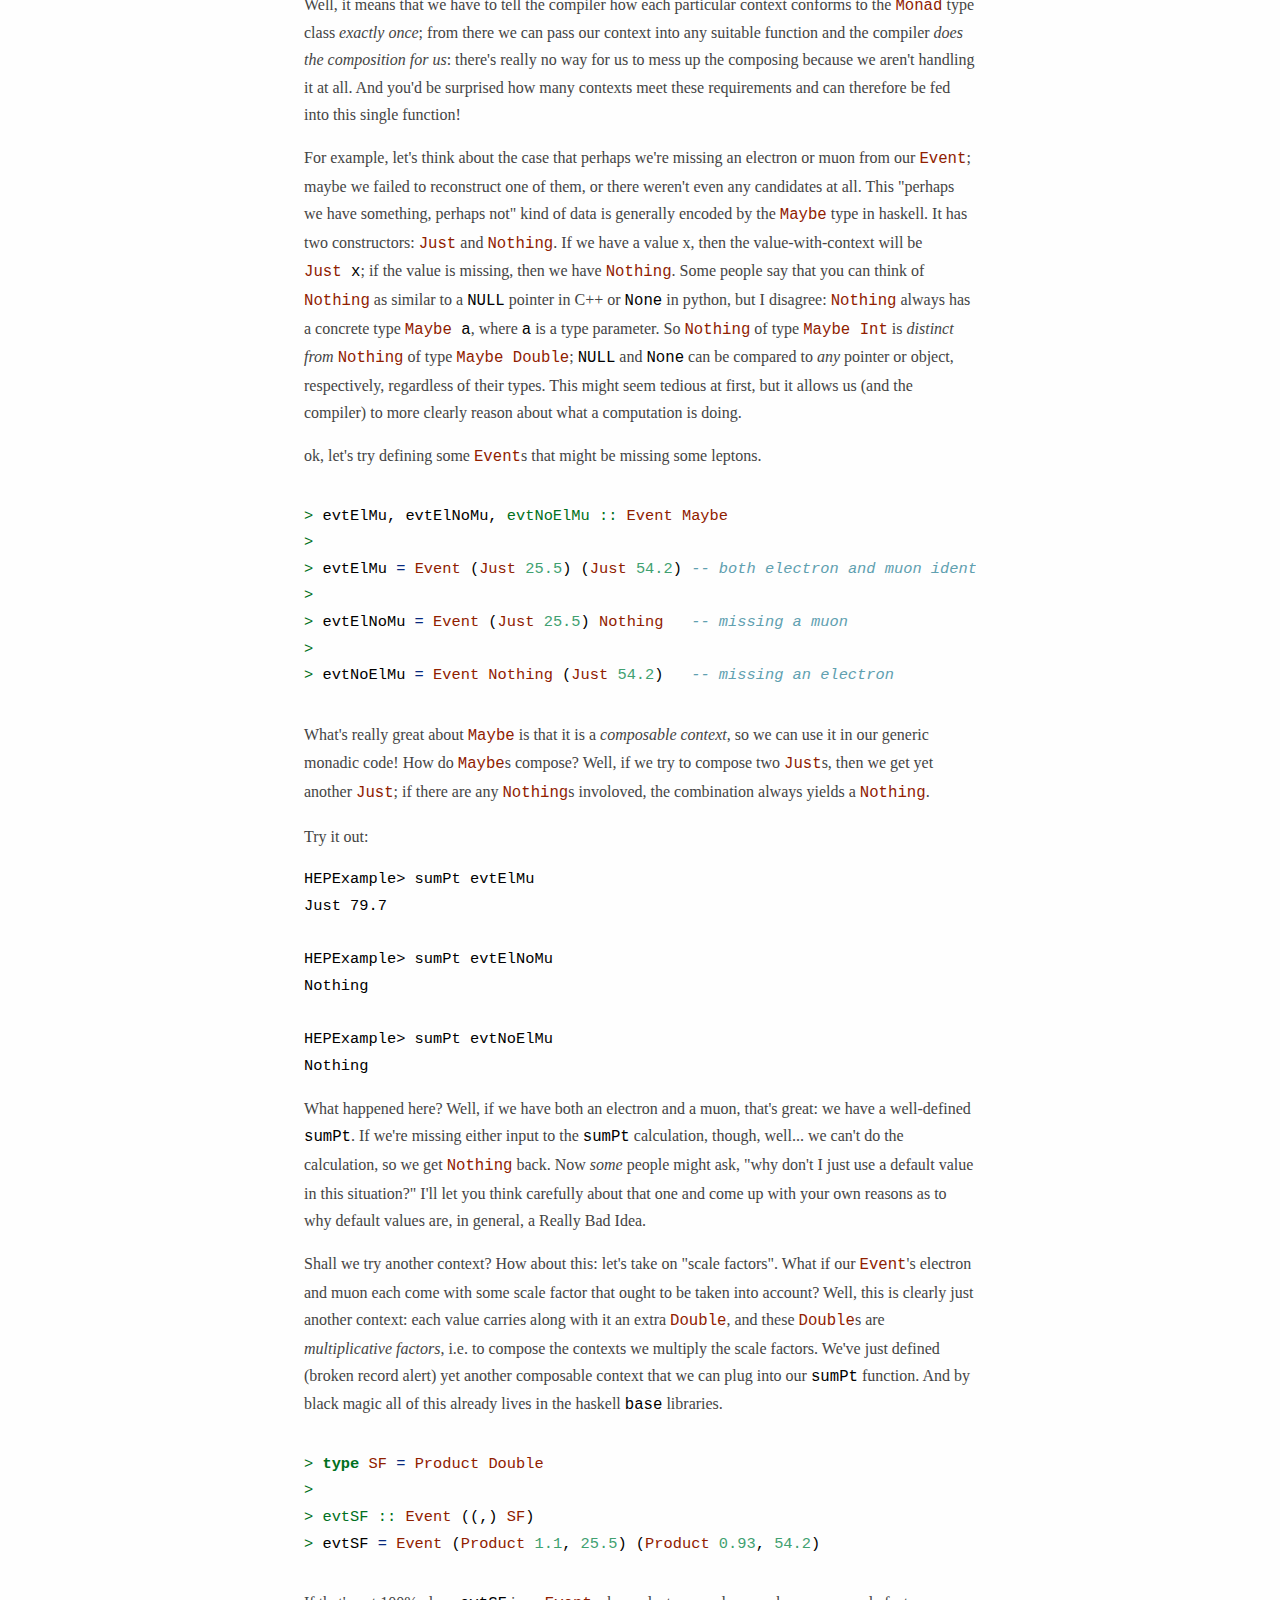
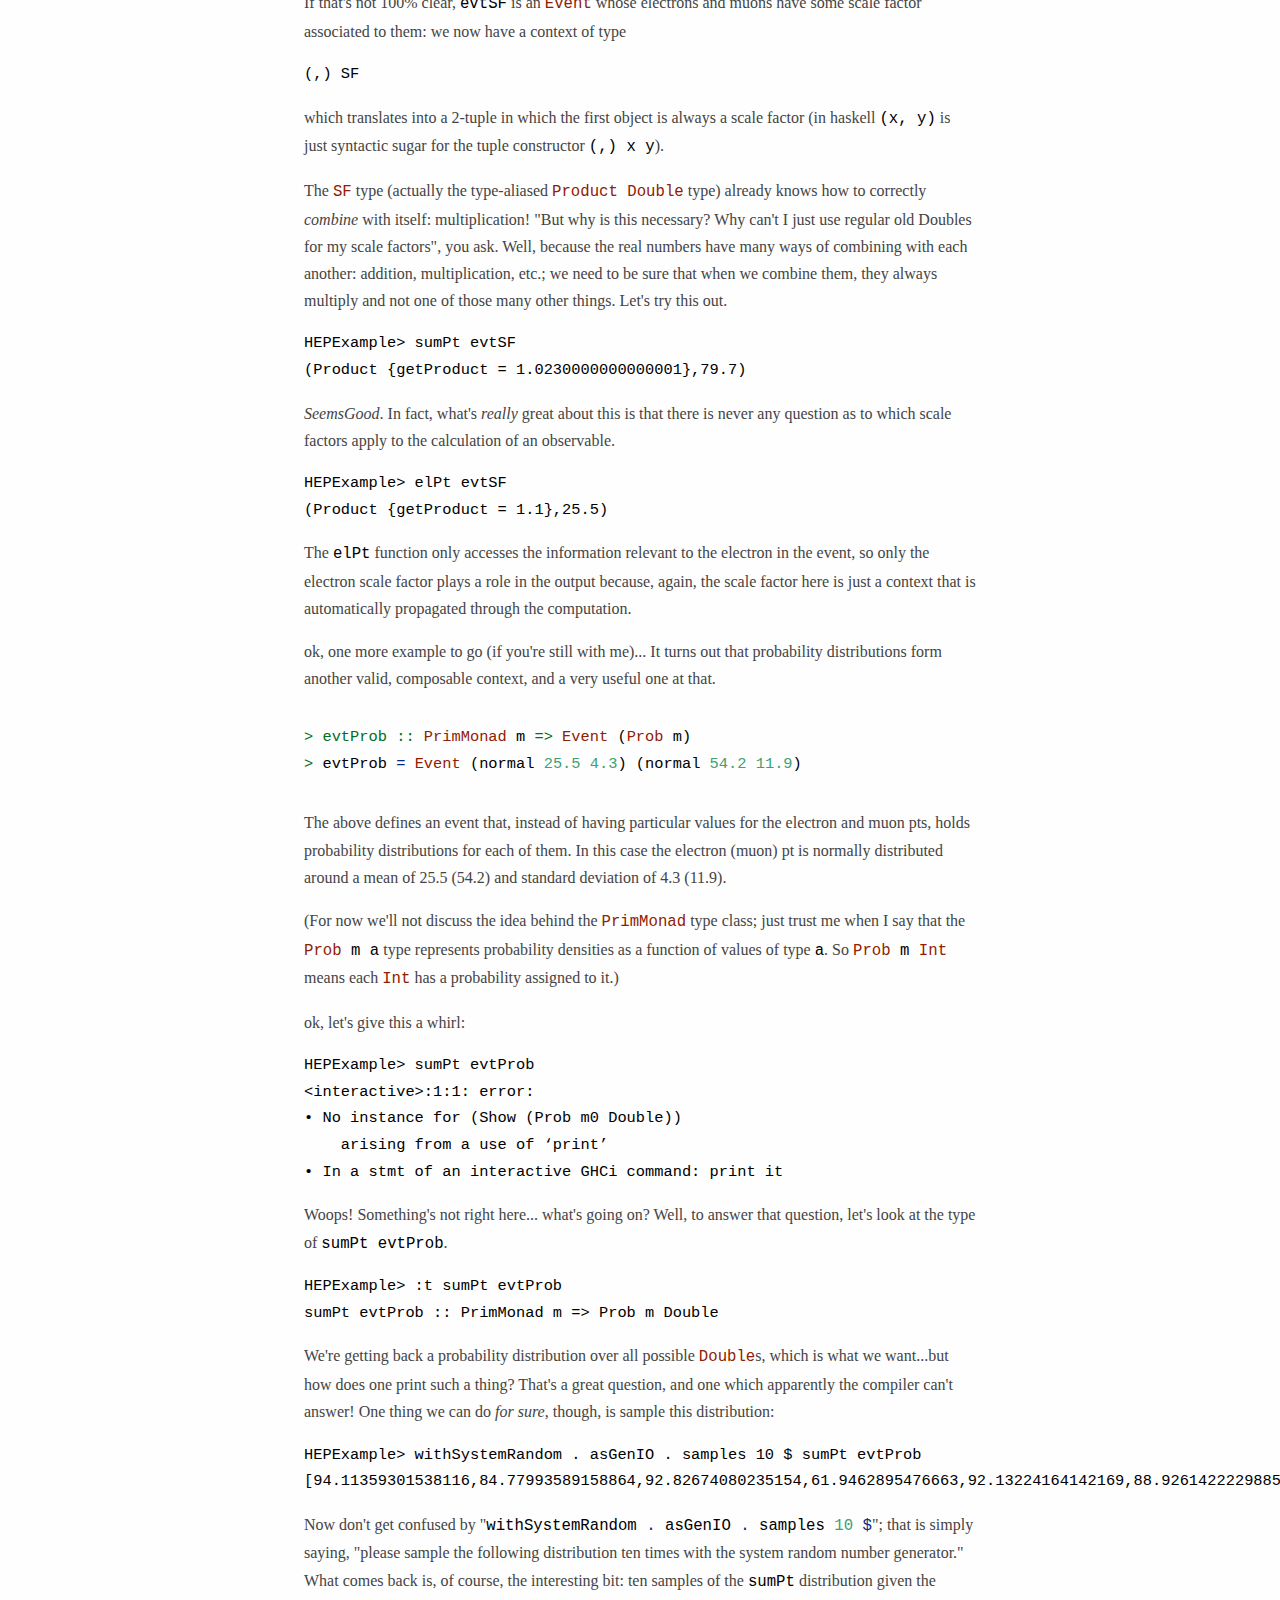
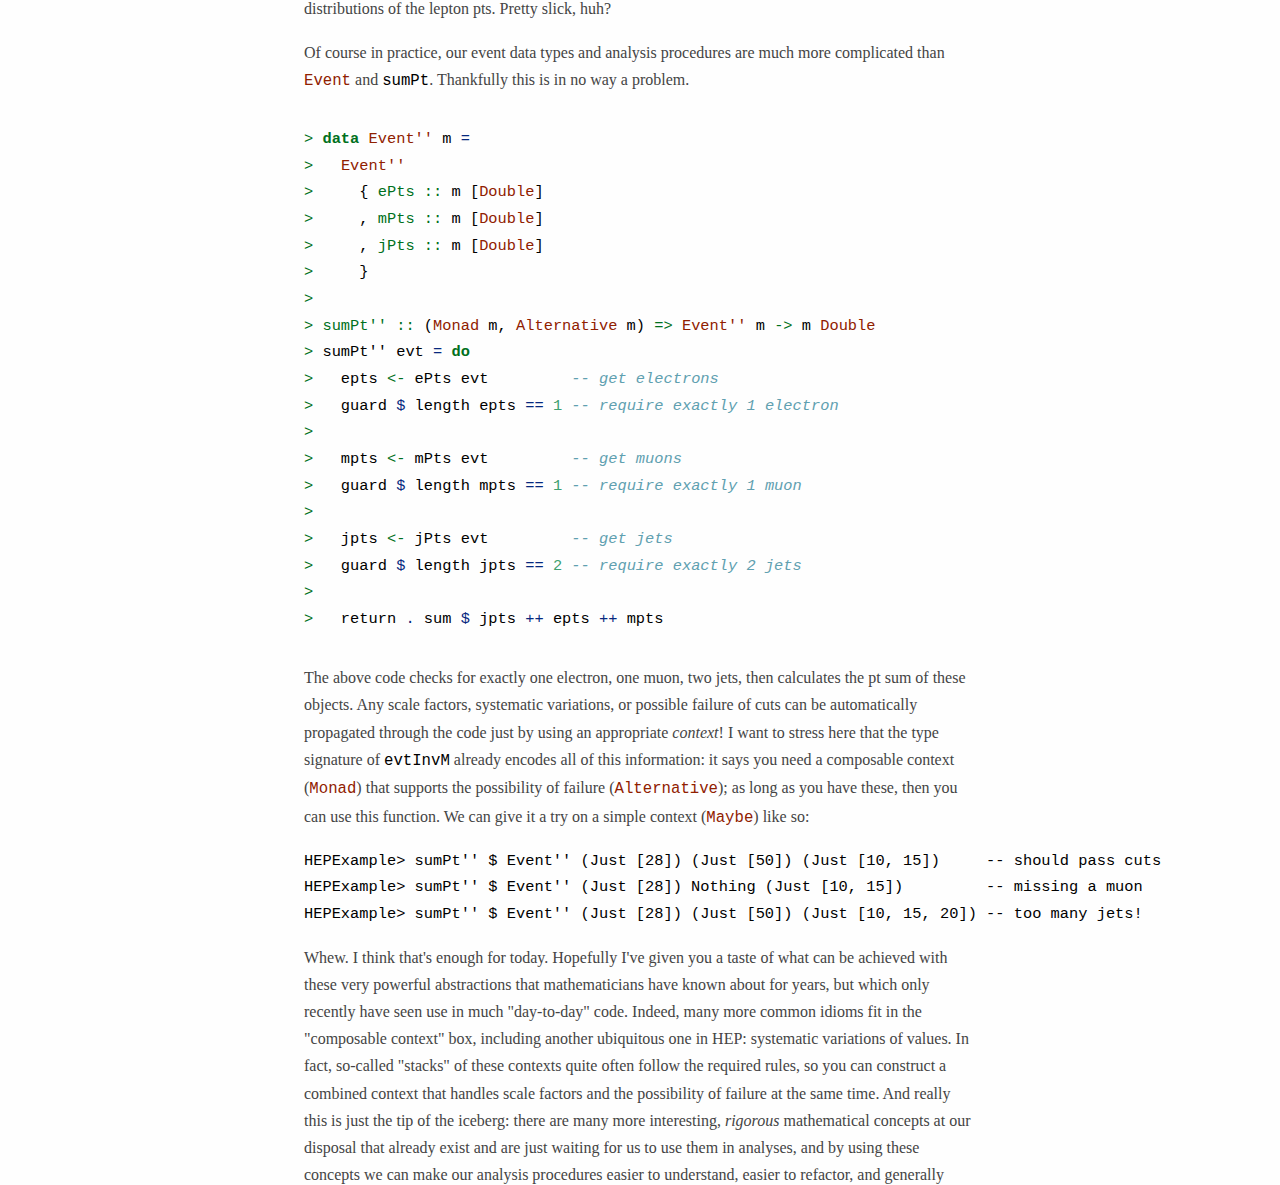
==== commit 63164702: "updating final example." ====
--- a/index.html
+++ b/index.html
@@ -56,11 +56,13 @@
 <p>Let's start with a module declaration and some imports.</p>
 <div class="sourceCode"><pre class="sourceCode literate literatehaskell"><code class="sourceCode literatehaskell"><span class="ot">&gt;</span> <span class="kw">module</span> <span class="dt">HEPExample</span> <span class="kw">where</span>
 <span class="ot">&gt;</span> 
+<span class="ot">&gt;</span> <span class="kw">import           </span><span class="dt">Control.Applicative</span>           (<span class="dt">Alternative</span>(..))
+<span class="ot">&gt;</span> <span class="kw">import           </span><span class="dt">Control.Monad</span>                 (guard)
+<span class="ot">&gt;</span> <span class="kw">import           </span><span class="dt">Control.Monad.Primitive</span>
 <span class="ot">&gt;</span> <span class="kw">import           </span><span class="dt">Control.Monad.Trans.Maybe</span>
 <span class="ot">&gt;</span> <span class="kw">import           </span><span class="dt">Data.Functor.Identity</span>
 <span class="ot">&gt;</span> <span class="kw">import           </span><span class="dt">Data.Monoid</span>                   (<span class="dt">Product</span> (..))
-<span class="ot">&gt;</span> <span class="kw">import           </span><span class="dt">System.Random.MWC.Probability</span>
-<span class="ot">&gt;</span> <span class="kw">import           </span><span class="dt">Control.Monad.Primitive</span></code></pre></div>
+<span class="ot">&gt;</span> <span class="kw">import           </span><span class="dt">System.Random.MWC.Probability</span></code></pre></div>
 <p>Then let's define an <code class="sourceCode haskell"><span class="dt">Event</span></code> data type which contains only two pieces of information: an electron pt and a muon pt.</p>
 <div class="sourceCode"><pre class="sourceCode literate literatehaskell"><code class="sourceCode literatehaskell"><span class="ot">&gt;</span> <span class="kw">data</span> <span class="dt">Event&#39;</span> <span class="fu">=</span> <span class="dt">Event&#39;</span> {<span class="ot"> elPt&#39; ::</span> <span class="dt">Double</span>,<span class="ot"> muPt&#39; ::</span> <span class="dt">Double</span> }
 <span class="ot">&gt;</span> 
@@ -150,19 +152,29 @@
 [94.11359301538116,84.77993589158864,92.82674080235154,61.9462895476663,92.13224164142169,88.92614222298857,71.01504548041477,77.92693906507571,109.10381978490473,97.80981038489617]</code></pre>
 <p>Now don't get confused by &quot;<code class="sourceCode haskell">withSystemRandom <span class="fu">.</span> asGenIO <span class="fu">.</span> samples <span class="dv">10</span> <span class="fu">$</span></code>&quot;; that is simply saying, &quot;please sample the following distribution ten times with the system random number generator.&quot; What comes back is, of course, the interesting bit: ten samples of the <code class="sourceCode haskell">sumPt</code> distribution given the distributions of the lepton pts. Pretty slick, huh?</p>
 <p>Of course in practice, our event data types and analysis procedures are much more complicated than <code class="sourceCode haskell"><span class="dt">Event</span></code> and <code class="sourceCode haskell">sumPt</code>. Thankfully this is in no way a problem.</p>
-<div class="sourceCode"><pre class="sourceCode haskell"><code class="sourceCode haskell"><span class="ot">evtInvM ::</span> (<span class="dt">Monad</span> m, <span class="dt">Alternative</span> m) <span class="ot">=&gt;</span> <span class="dt">Event</span> m <span class="ot">-&gt;</span> m <span class="dt">Double</span>
-evtInvM evt <span class="fu">=</span> <span class="kw">do</span>
-  es <span class="ot">&lt;-</span> electrons evt    <span class="co">-- get electrons</span>
-  guard <span class="fu">$</span> length es <span class="fu">==</span> <span class="dv">1</span> <span class="co">-- require exactly 1 electron</span>
-
-  ms <span class="ot">&lt;-</span> muons evt        <span class="co">-- get muons</span>
-  guard <span class="fu">$</span> length ms <span class="fu">==</span> <span class="dv">1</span> <span class="co">-- require exactly 1 muon</span>
-
-  js <span class="ot">&lt;-</span> jets evt         <span class="co">-- get jets</span>
-  guard <span class="fu">$</span> length js <span class="fu">==</span> <span class="dv">2</span> <span class="co">-- require exactly 2 jets</span>
-
-  return <span class="fu">.</span> invM <span class="fu">.</span> mconcat <span class="fu">$</span> js <span class="fu">++</span> es <span class="fu">++</span> ms</code></pre></div>
-<p>The above code checks for exactly one electron, one muon, two jets, then calculates the invariant mass of these objects. Any scale factors, systematic variations, or possible failure of cuts can be automatically propagated through the code just by using an appropriate <em>context</em>! I want to stress here that the type signature of <code class="sourceCode haskell">evtInvM</code> already encodes all of this information: it says you need a composable context (<code class="sourceCode haskell"><span class="dt">Monad</span></code>) that supports the possibility of failure (<code class="sourceCode haskell"><span class="dt">Alternative</span></code>); as long as you have these, then you can use this function.</p>
+<div class="sourceCode"><pre class="sourceCode literate literatehaskell"><code class="sourceCode literatehaskell"><span class="ot">&gt;</span> <span class="kw">data</span> <span class="dt">Event&#39;&#39;</span> m <span class="fu">=</span>
+<span class="ot">&gt;</span>   <span class="dt">Event&#39;&#39;</span>
+<span class="ot">&gt;</span>     {<span class="ot"> ePts ::</span> m [<span class="dt">Double</span>]
+<span class="ot">&gt;</span>     ,<span class="ot"> mPts ::</span> m [<span class="dt">Double</span>]
+<span class="ot">&gt;</span>     ,<span class="ot"> jPts ::</span> m [<span class="dt">Double</span>]
+<span class="ot">&gt;</span>     }
+<span class="ot">&gt;</span> 
+<span class="ot">&gt; sumPt&#39;&#39; ::</span> (<span class="dt">Monad</span> m, <span class="dt">Alternative</span> m) <span class="ot">=&gt;</span> <span class="dt">Event&#39;&#39;</span> m <span class="ot">-&gt;</span> m <span class="dt">Double</span>
+<span class="ot">&gt;</span> sumPt&#39;&#39; evt <span class="fu">=</span> <span class="kw">do</span>
+<span class="ot">&gt;</span>   epts <span class="ot">&lt;-</span> ePts evt         <span class="co">-- get electrons</span>
+<span class="ot">&gt;</span>   guard <span class="fu">$</span> length epts <span class="fu">==</span> <span class="dv">1</span> <span class="co">-- require exactly 1 electron</span>
+<span class="ot">&gt;</span> 
+<span class="ot">&gt;</span>   mpts <span class="ot">&lt;-</span> mPts evt         <span class="co">-- get muons</span>
+<span class="ot">&gt;</span>   guard <span class="fu">$</span> length mpts <span class="fu">==</span> <span class="dv">1</span> <span class="co">-- require exactly 1 muon</span>
+<span class="ot">&gt;</span> 
+<span class="ot">&gt;</span>   jpts <span class="ot">&lt;-</span> jPts evt         <span class="co">-- get jets</span>
+<span class="ot">&gt;</span>   guard <span class="fu">$</span> length jpts <span class="fu">==</span> <span class="dv">2</span> <span class="co">-- require exactly 2 jets</span>
+<span class="ot">&gt;</span> 
+<span class="ot">&gt;</span>   return <span class="fu">.</span> sum <span class="fu">$</span> jpts <span class="fu">++</span> epts <span class="fu">++</span> mpts</code></pre></div>
+<p>The above code checks for exactly one electron, one muon, two jets, then calculates the pt sum of these objects. Any scale factors, systematic variations, or possible failure of cuts can be automatically propagated through the code just by using an appropriate <em>context</em>! I want to stress here that the type signature of <code class="sourceCode haskell">evtInvM</code> already encodes all of this information: it says you need a composable context (<code class="sourceCode haskell"><span class="dt">Monad</span></code>) that supports the possibility of failure (<code class="sourceCode haskell"><span class="dt">Alternative</span></code>); as long as you have these, then you can use this function. We can give it a try on a simple context (<code class="sourceCode haskell"><span class="dt">Maybe</span></code>) like so:</p>
+<pre><code>HEPExample&gt; sumPt&#39;&#39; $ Event&#39;&#39; (Just [28]) (Just [50]) (Just [10, 15])     -- should pass cuts
+HEPExample&gt; sumPt&#39;&#39; $ Event&#39;&#39; (Just [28]) Nothing (Just [10, 15])         -- missing a muon
+HEPExample&gt; sumPt&#39;&#39; $ Event&#39;&#39; (Just [28]) (Just [50]) (Just [10, 15, 20]) -- too many jets!</code></pre>
 <p>Whew. I think that's enough for today. Hopefully I've given you a taste of what can be achieved with these very powerful abstractions that mathematicians have known about for years, but which only recently have seen use in much &quot;day-to-day&quot; code. Indeed, many more common idioms fit in the &quot;composable context&quot; box, including another ubiquitous one in HEP: systematic variations of values. In fact, so-called &quot;stacks&quot; of these contexts quite often follow the required rules, so you can construct a combined context that handles scale factors and the possibility of failure at the same time. And really this is just the tip of the iceberg: there are many more interesting, <em>rigorous</em> mathematical concepts at our disposal that already exist and are just waiting for us to use them in analyses, and by using these concepts we can make our analysis procedures easier to understand, easier to refactor, and generally more bug-free!</p>
 </body>
 </html>
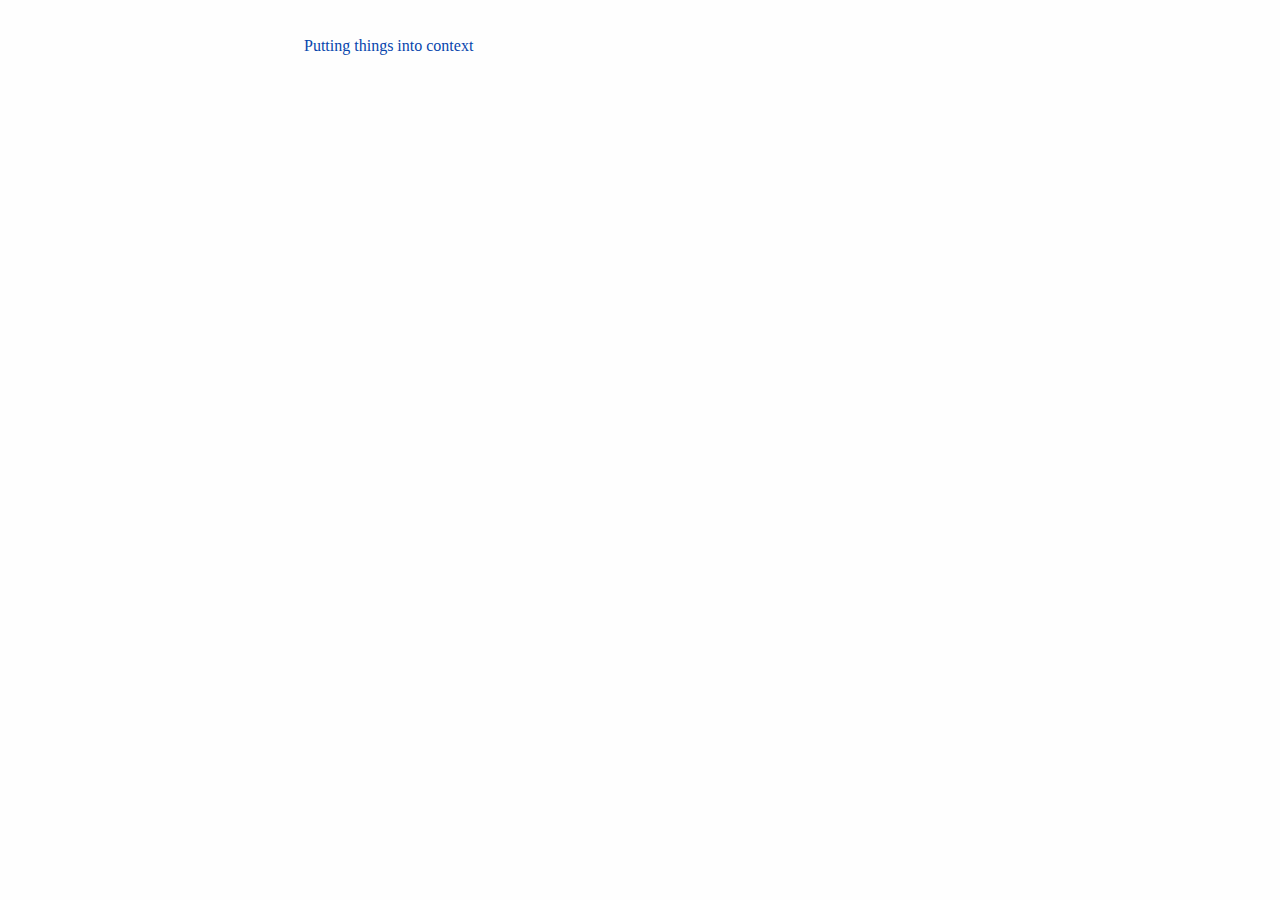
==== commit 3f7be2f2: "structural changes" ====
--- a/index.html
+++ b/index.html
@@ -6,175 +6,12 @@
   <meta name="viewport" content="width=device-width, initial-scale=1.0, user-scalable=yes">
   <title></title>
   <style type="text/css">code{white-space: pre;}</style>
-  <style type="text/css">
-div.sourceCode { overflow-x: auto; }
-table.sourceCode, tr.sourceCode, td.lineNumbers, td.sourceCode {
-  margin: 0; padding: 0; vertical-align: baseline; border: none; }
-table.sourceCode { width: 100%; line-height: 100%; }
-td.lineNumbers { text-align: right; padding-right: 4px; padding-left: 4px; color: #aaaaaa; border-right: 1px solid #aaaaaa; }
-td.sourceCode { padding-left: 5px; }
-code > span.kw { color: #007020; font-weight: bold; } /* Keyword */
-code > span.dt { color: #902000; } /* DataType */
-code > span.dv { color: #40a070; } /* DecVal */
-code > span.bn { color: #40a070; } /* BaseN */
-code > span.fl { color: #40a070; } /* Float */
-code > span.ch { color: #4070a0; } /* Char */
-code > span.st { color: #4070a0; } /* String */
-code > span.co { color: #60a0b0; font-style: italic; } /* Comment */
-code > span.ot { color: #007020; } /* Other */
-code > span.al { color: #ff0000; font-weight: bold; } /* Alert */
-code > span.fu { color: #06287e; } /* Function */
-code > span.er { color: #ff0000; font-weight: bold; } /* Error */
-code > span.wa { color: #60a0b0; font-weight: bold; font-style: italic; } /* Warning */
-code > span.cn { color: #880000; } /* Constant */
-code > span.sc { color: #4070a0; } /* SpecialChar */
-code > span.vs { color: #4070a0; } /* VerbatimString */
-code > span.ss { color: #bb6688; } /* SpecialString */
-code > span.im { } /* Import */
-code > span.va { color: #19177c; } /* Variable */
-code > span.cf { color: #007020; font-weight: bold; } /* ControlFlow */
-code > span.op { color: #666666; } /* Operator */
-code > span.bu { } /* BuiltIn */
-code > span.ex { } /* Extension */
-code > span.pp { color: #bc7a00; } /* Preprocessor */
-code > span.at { color: #7d9029; } /* Attribute */
-code > span.do { color: #ba2121; font-style: italic; } /* Documentation */
-code > span.an { color: #60a0b0; font-weight: bold; font-style: italic; } /* Annotation */
-code > span.cv { color: #60a0b0; font-weight: bold; font-style: italic; } /* CommentVar */
-code > span.in { color: #60a0b0; font-weight: bold; font-style: italic; } /* Information */
-  </style>
   <link rel="stylesheet" href="pandoc.css">
   <!--[if lt IE 9]>
     <script src="//cdnjs.cloudflare.com/ajax/libs/html5shiv/3.7.3/html5shiv-printshiv.min.js"></script>
   <![endif]-->
 </head>
 <body>
-<p>Here are contained a few toy examples of how powerful abstracting over contexts can be in real-life situations. Well, at least as &quot;real-life&quot; as high-energy physics is. I'm not going to discuss haskell syntax carefully here, and I will leave out many details (e.g. the rigorous definition of <code class="sourceCode haskell"><span class="dt">Monad</span></code>s). All the same, this tutorial will hopefully convince you that there is something to be gained by moving to a more mathematically rigorous representation of analysis procedures, even if it's a slightly more abstract one than we usually deal with in traditional programming languages. (This is exactly what source code is, after all: a representation of a mathematical procedure, and often quite a poor one.)</p>
-<p>Don't worry if not everything makes sense immediately: these aren't easy concepts to grasp the first time through. This file is written in literate haskell, so you should be able to copy-and-paste the text into a local file (e.g. <code>HEPExample.lhs</code>) and load it into the haskell REPL, <code>ghci</code>, like so.</p>
-<pre><code>$ ghci HEPExample.lhs</code></pre>
-<p>Any lines beginning with bird &quot;HEPExample&gt;&quot; can be called from within the REPL. (N.B.: you'll need to install the <code>transformers</code>, <code>primitive</code>, and <code>mwc-probability</code> packages in addition to the base libraries, but I'll let google be your friend for how to do that).</p>
-<p>Let's start with a module declaration and some imports.</p>
-<div class="sourceCode"><pre class="sourceCode literate literatehaskell"><code class="sourceCode literatehaskell"><span class="ot">&gt;</span> <span class="kw">module</span> <span class="dt">HEPExample</span> <span class="kw">where</span>
-<span class="ot">&gt;</span> 
-<span class="ot">&gt;</span> <span class="kw">import           </span><span class="dt">Control.Applicative</span>           (<span class="dt">Alternative</span>(..))
-<span class="ot">&gt;</span> <span class="kw">import           </span><span class="dt">Control.Monad</span>                 (guard)
-<span class="ot">&gt;</span> <span class="kw">import           </span><span class="dt">Control.Monad.Primitive</span>
-<span class="ot">&gt;</span> <span class="kw">import           </span><span class="dt">Control.Monad.Trans.Maybe</span>
-<span class="ot">&gt;</span> <span class="kw">import           </span><span class="dt">Data.Functor.Identity</span>
-<span class="ot">&gt;</span> <span class="kw">import           </span><span class="dt">Data.Monoid</span>                   (<span class="dt">Product</span> (..))
-<span class="ot">&gt;</span> <span class="kw">import           </span><span class="dt">System.Random.MWC.Probability</span></code></pre></div>
-<p>Then let's define an <code class="sourceCode haskell"><span class="dt">Event</span></code> data type which contains only two pieces of information: an electron pt and a muon pt.</p>
-<div class="sourceCode"><pre class="sourceCode literate literatehaskell"><code class="sourceCode literatehaskell"><span class="ot">&gt;</span> <span class="kw">data</span> <span class="dt">Event&#39;</span> <span class="fu">=</span> <span class="dt">Event&#39;</span> {<span class="ot"> elPt&#39; ::</span> <span class="dt">Double</span>,<span class="ot"> muPt&#39; ::</span> <span class="dt">Double</span> }
-<span class="ot">&gt;</span> 
-<span class="ot">&gt; evt&#39; ::</span> <span class="dt">Event&#39;</span>
-<span class="ot">&gt;</span> evt&#39; <span class="fu">=</span> <span class="dt">Event&#39;</span> <span class="fl">25.5</span> <span class="fl">54.2</span></code></pre></div>
-<p>Great! Now we have a new data type (<code class="sourceCode haskell"><span class="dt">Event&#39;</span></code>) as well as an value inhabiting it called <code class="sourceCode haskell">evt&#39;</code>; hopefully this is straightforward so far. If you could read the future you would know that I call this data type <code class="sourceCode haskell"><span class="dt">Event&#39;</span></code> (emphasis on the prime) as opposed to <code class="sourceCode haskell"><span class="dt">Event</span></code> because we'll shortly be making everything a <em>heck of a lot</em> fancier. But let's walk before we run, shall we?</p>
-<p>Next we define a function that takes as input an <code class="sourceCode haskell"><span class="dt">Event&#39;</span></code> and returns an observable: the pt sum of the two leptons in the event.</p>
-<div class="sourceCode"><pre class="sourceCode literate literatehaskell"><code class="sourceCode literatehaskell"><span class="ot">&gt; sumPt&#39; ::</span> <span class="dt">Event&#39;</span> <span class="ot">-&gt;</span> <span class="dt">Double</span>
-<span class="ot">&gt;</span> sumPt&#39; evt <span class="fu">=</span>
-<span class="ot">&gt;</span>   <span class="kw">let</span> ept <span class="fu">=</span> elPt&#39; evt
-<span class="ot">&gt;</span>       mpt <span class="fu">=</span> muPt&#39; evt
-<span class="ot">&gt;</span>   <span class="kw">in</span> ept <span class="fu">+</span> mpt</code></pre></div>
-<p>Capisce? If you've loaded this file into <code>ghci</code>, you can check that things work properly:</p>
-<pre><code>HEPExample&gt; sumPt&#39; evt&#39;
-77.9</code></pre>
-<p>By my calculation that's exactly the answer we expect. So far so good? I'll assume yes.</p>
-<p>Now let's make things more interesting: I want my <code class="sourceCode haskell"><span class="dt">Event</span></code> type to return some kind of <em>context</em> around the lepton pts. And by &quot;context&quot; I mean that there is some decoration or container that my pt lives in: perhaps there is a list of pts or it is always accompanied by some additional information. Thankfully, we don't have to be specific to start: we can <em>parameterize</em> our <code class="sourceCode haskell"><span class="dt">Event</span></code> type by the context that we will (in the future) be using. Why do now what could be done tomorrow?</p>
-<div class="sourceCode"><pre class="sourceCode literate literatehaskell"><code class="sourceCode literatehaskell"><span class="ot">&gt;</span> <span class="kw">data</span> <span class="dt">Event</span> m <span class="fu">=</span> <span class="dt">Event</span> {<span class="ot"> elPt ::</span> m <span class="dt">Double</span>,<span class="ot"> muPt ::</span> m <span class="dt">Double</span> }</code></pre></div>
-<p>For you non-procrasinators, don't worry: we'll have some examples that are conspicuous in high energy physics soon.</p>
-<p>ok, so at this point let's think about what kind of thing <code class="sourceCode haskell">m</code> must be: <code class="sourceCode haskell">m</code> actually takes <code class="sourceCode haskell"><span class="dt">Double</span></code> as an <em>argument</em>, so it looks like it could be a decoration or container around <code class="sourceCode haskell"><span class="dt">Double</span></code>, i.e. a context in which the <code class="sourceCode haskell"><span class="dt">Double</span></code>s live. Let's do something <em>silly</em> (and yet surprisingly powerful) to give ourselves a concrete example: let's use a trivial context, a container that just holds onto the original value and does nothing else. In haskell this is called the <code class="sourceCode haskell"><span class="dt">Identity</span></code> type, and it has only one constructor, also called <code class="sourceCode haskell"><span class="dt">Identity</span></code>, which is nothing more than a wrapper that contains a value. We can easily make an <code class="sourceCode haskell"><span class="dt">Event</span></code> with a trivial context:</p>
-<div class="sourceCode"><pre class="sourceCode literate literatehaskell"><code class="sourceCode literatehaskell"><span class="ot">&gt; evtId ::</span> <span class="dt">Event</span> <span class="dt">Identity</span>
-<span class="ot">&gt;</span> evtId <span class="fu">=</span> <span class="dt">Event</span> (<span class="dt">Identity</span> <span class="fl">25.5</span>) (<span class="dt">Identity</span> <span class="fl">54.2</span>)</code></pre></div>
-<p>The discerning reader will realize that this is isomorphic to the simple <code class="sourceCode haskell">evt&#39;</code> we originally defined above: there's no new information added or removed by the <code class="sourceCode haskell"><span class="dt">Identity</span></code> constructors. To the discerning reader I say, &quot;Trust me: this is a baby step, but a baby step in the right direction!&quot;</p>
-<p>So far we've (trivially) complicated our <code class="sourceCode haskell"><span class="dt">Event&#39;</span></code> type; let's go further and complicate the <code class="sourceCode haskell">sumPt&#39;</code> function. One common way to <em>lift</em> a &quot;regular&quot; function like <code class="sourceCode haskell">sumPt&#39;</code> to a &quot;contextified&quot; function is to use haskell's <code class="sourceCode haskell"><span class="kw">do</span></code>-notation. In the end this is really just syntactic sugar, but like many things in the haskell world, it's well-motivated by some quite nice (if quite abstract) mathematics. One rule of thumb to perform this function <em>lifting</em> is to replace <code class="sourceCode haskell"><span class="kw">let</span></code> bindings by &quot;monadic assignments&quot; (I put this in quotes because I don't like the word &quot;assignment&quot; very much, but I can't think of anything better) and make sure to <code class="sourceCode haskell">return</code> the final value, like so:</p>
-<div class="sourceCode"><pre class="sourceCode literate literatehaskell"><code class="sourceCode literatehaskell"><span class="ot">&gt; sumPt ::</span> <span class="dt">Monad</span> m <span class="ot">=&gt;</span> <span class="dt">Event</span> m <span class="ot">-&gt;</span> m <span class="dt">Double</span>
-<span class="ot">&gt;</span> sumPt evt <span class="fu">=</span> <span class="kw">do</span>
-<span class="ot">&gt;</span>   ept <span class="ot">&lt;-</span> elPt evt    <span class="co">-- monadic assignment</span>
-<span class="ot">&gt;</span>   mpt <span class="ot">&lt;-</span> muPt evt    <span class="co">-- monadic assignment</span>
-<span class="ot">&gt;</span>   return (ept <span class="fu">+</span> mpt) <span class="co">-- return</span></code></pre></div>
-<p>Do you see how the <code class="sourceCode haskell"><span class="kw">do</span></code>-notation makes our new, fancy function resemble our original, simple function quite closely? Try it:</p>
-<pre><code>HEPExample&gt; sumPt evtId
-Identity 77.9</code></pre>
-<p>That yields (effectively) the same answer that we got earlier, which is good because we know we didn't add or remove any information at all. Great, we successfully did nothing! Sarcasm aside, what is really going on here...?</p>
-<p>Here's one way to think about it: each line in the <code class="sourceCode haskell"><span class="kw">do</span></code> block yields both a value and a context, but only the <em>value</em> is bound to a variable (e.g. <code class="sourceCode haskell">ept</code>): we don't have a handle on the contexts at all. But the only way this works is if we have a <em>context</em> that is <em>composable</em> line-by-line. Well, that's exactly what the <code class="sourceCode haskell"><span class="dt">Monad</span></code> type constraint is telling us in the type signature of <code class="sourceCode haskell">sumPt</code>: a <code class="sourceCode haskell"><span class="dt">Monad</span></code> in plain terms is a context that composes (along with some &quot;obvious&quot; laws that we'll leave for a rainy day). With this one function we can use <em>any</em> context that follows the <code class="sourceCode haskell"><span class="dt">Monad</span></code> laws.</p>
-<p>What's especially clever about this setup is that we've entirely <em>abstracted away</em> the type of the context. In other words, we no longer can perform any actions in our function that are dependent on a particular context <code class="sourceCode haskell">m</code>; we can only perform actions that <em>any</em> composable context can handle. How is this powerful? Well, it means that we have to tell the compiler how each particular context conforms to the <code class="sourceCode haskell"><span class="dt">Monad</span></code> type class <em>exactly once</em>; from there we can pass our context into any suitable function and the compiler <em>does the composition for us</em>: there's really no way for us to mess up the composing because we aren't handling it at all. And you'd be surprised how many contexts meet these requirements and can therefore be fed into this single function!</p>
-<p>For example, let's think about the case that perhaps we're missing an electron or muon from our <code class="sourceCode haskell"><span class="dt">Event</span></code>; maybe we failed to reconstruct one of them, or there weren't even any candidates at all. This &quot;perhaps we have something, perhaps not&quot; kind of data is generally encoded by the <code class="sourceCode haskell"><span class="dt">Maybe</span></code> type in haskell. It has two constructors: <code class="sourceCode haskell"><span class="dt">Just</span></code> and <code class="sourceCode haskell"><span class="dt">Nothing</span></code>. If we have a value x, then the value-with-context will be <code class="sourceCode haskell"><span class="dt">Just</span> x</code>; if the value is missing, then we have <code class="sourceCode haskell"><span class="dt">Nothing</span></code>. Some people say that you can think of <code class="sourceCode haskell"><span class="dt">Nothing</span></code> as similar to a <code>NULL</code> pointer in C++ or <code>None</code> in python, but I disagree: <code class="sourceCode haskell"><span class="dt">Nothing</span></code> always has a concrete type <code class="sourceCode haskell"><span class="dt">Maybe</span> a</code>, where <code class="sourceCode haskell">a</code> is a type parameter. So <code class="sourceCode haskell"><span class="dt">Nothing</span></code> of type <code class="sourceCode haskell"><span class="dt">Maybe</span> <span class="dt">Int</span></code> is <em>distinct from</em> <code class="sourceCode haskell"><span class="dt">Nothing</span></code> of type <code class="sourceCode haskell"><span class="dt">Maybe</span> <span class="dt">Double</span></code>; <code>NULL</code> and <code>None</code> can be compared to <em>any</em> pointer or object, respectively, regardless of their types. This might seem tedious at first, but it allows us (and the compiler) to more clearly reason about what a computation is doing.</p>
-<p>ok, let's try defining some <code class="sourceCode haskell"><span class="dt">Event</span></code>s that might be missing some leptons.</p>
-<div class="sourceCode"><pre class="sourceCode literate literatehaskell"><code class="sourceCode literatehaskell"><span class="ot">&gt;</span> evtElMu, evtElNoMu,<span class="ot"> evtNoElMu ::</span> <span class="dt">Event</span> <span class="dt">Maybe</span>
-<span class="ot">&gt;</span> 
-<span class="ot">&gt;</span> evtElMu <span class="fu">=</span> <span class="dt">Event</span> (<span class="dt">Just</span> <span class="fl">25.5</span>) (<span class="dt">Just</span> <span class="fl">54.2</span>) <span class="co">-- both electron and muon identified</span>
-<span class="ot">&gt;</span> 
-<span class="ot">&gt;</span> evtElNoMu <span class="fu">=</span> <span class="dt">Event</span> (<span class="dt">Just</span> <span class="fl">25.5</span>) <span class="dt">Nothing</span>   <span class="co">-- missing a muon</span>
-<span class="ot">&gt;</span> 
-<span class="ot">&gt;</span> evtNoElMu <span class="fu">=</span> <span class="dt">Event</span> <span class="dt">Nothing</span> (<span class="dt">Just</span> <span class="fl">54.2</span>)   <span class="co">-- missing an electron</span></code></pre></div>
-<p>What's really great about <code class="sourceCode haskell"><span class="dt">Maybe</span></code> is that it is a <em>composable context</em>, so we can use it in our generic monadic code! How do <code class="sourceCode haskell"><span class="dt">Maybe</span></code>s compose? Well, if we try to compose two <code class="sourceCode haskell"><span class="dt">Just</span></code>s, then we get yet another <code class="sourceCode haskell"><span class="dt">Just</span></code>; if there are any <code class="sourceCode haskell"><span class="dt">Nothing</span></code>s involoved, the combination always yields a <code class="sourceCode haskell"><span class="dt">Nothing</span></code>.</p>
-<p>Try it out:</p>
-<pre><code>HEPExample&gt; sumPt evtElMu
-Just 79.7
-
-HEPExample&gt; sumPt evtElNoMu
-Nothing
-
-HEPExample&gt; sumPt evtNoElMu
-Nothing</code></pre>
-<p>What happened here? Well, if we have both an electron and a muon, that's great: we have a well-defined <code class="sourceCode haskell">sumPt</code>. If we're missing either input to the <code class="sourceCode haskell">sumPt</code> calculation, though, well... we can't do the calculation, so we get <code class="sourceCode haskell"><span class="dt">Nothing</span></code> back. Now <em>some</em> people might ask, &quot;why don't I just use a default value in this situation?&quot; I'll let you think carefully about that one and come up with your own reasons as to why default values are, in general, a Really Bad Idea.</p>
-<p>Shall we try another context? How about this: let's take on &quot;scale factors&quot;. What if our <code class="sourceCode haskell"><span class="dt">Event</span></code>'s electron and muon each come with some scale factor that ought to be taken into account? Well, this is clearly just another context: each value carries along with it an extra <code class="sourceCode haskell"><span class="dt">Double</span></code>, and these <code class="sourceCode haskell"><span class="dt">Double</span></code>s are <em>multiplicative factors</em>, i.e. to compose the contexts we multiply the scale factors. We've just defined (broken record alert) yet another composable context that we can plug into our <code class="sourceCode haskell">sumPt</code> function. And by black magic all of this already lives in the haskell <code>base</code> libraries.</p>
-<div class="sourceCode"><pre class="sourceCode literate literatehaskell"><code class="sourceCode literatehaskell"><span class="ot">&gt;</span> <span class="kw">type</span> <span class="dt">SF</span> <span class="fu">=</span> <span class="dt">Product</span> <span class="dt">Double</span>
-<span class="ot">&gt;</span> 
-<span class="ot">&gt; evtSF ::</span> <span class="dt">Event</span> ((,) <span class="dt">SF</span>)
-<span class="ot">&gt;</span> evtSF <span class="fu">=</span> <span class="dt">Event</span> (<span class="dt">Product</span> <span class="fl">1.1</span>, <span class="fl">25.5</span>) (<span class="dt">Product</span> <span class="fl">0.93</span>, <span class="fl">54.2</span>)</code></pre></div>
-<p>If that's not 100% clear, <code class="sourceCode haskell">evtSF</code> is an <code class="sourceCode haskell"><span class="dt">Event</span></code> whose electrons and muons have some scale factor associated to them: we now have a context of type</p>
-<pre><code>(,) SF</code></pre>
-<p>which translates into a 2-tuple in which the first object is always a scale factor (in haskell <code class="sourceCode haskell">(x, y)</code> is just syntactic sugar for the tuple constructor <code class="sourceCode haskell">(,) x y</code>).</p>
-<p>The <code class="sourceCode haskell"><span class="dt">SF</span></code> type (actually the type-aliased <code class="sourceCode haskell"><span class="dt">Product</span> <span class="dt">Double</span></code> type) already knows how to correctly <em>combine</em> with itself: multiplication! &quot;But why is this necessary? Why can't I just use regular old Doubles for my scale factors&quot;, you ask. Well, because the real numbers have many ways of combining with each another: addition, multiplication, etc.; we need to be sure that when we combine them, they always multiply and not one of those many other things. Let's try this out.</p>
-<pre><code>HEPExample&gt; sumPt evtSF
-(Product {getProduct = 1.0230000000000001},79.7)</code></pre>
-<p><em>SeemsGood</em>. In fact, what's <em>really</em> great about this is that there is never any question as to which scale factors apply to the calculation of an observable.</p>
-<pre><code>HEPExample&gt; elPt evtSF
-(Product {getProduct = 1.1},25.5)</code></pre>
-<p>The <code class="sourceCode haskell">elPt</code> function only accesses the information relevant to the electron in the event, so only the electron scale factor plays a role in the output because, again, the scale factor here is just a context that is automatically propagated through the computation.</p>
-<p>ok, one more example to go (if you're still with me)... It turns out that probability distributions form another valid, composable context, and a very useful one at that.</p>
-<div class="sourceCode"><pre class="sourceCode literate literatehaskell"><code class="sourceCode literatehaskell"><span class="ot">&gt; evtProb ::</span> <span class="dt">PrimMonad</span> m <span class="ot">=&gt;</span> <span class="dt">Event</span> (<span class="dt">Prob</span> m)
-<span class="ot">&gt;</span> evtProb <span class="fu">=</span> <span class="dt">Event</span> (normal <span class="fl">25.5</span> <span class="fl">4.3</span>) (normal <span class="fl">54.2</span> <span class="fl">11.9</span>)</code></pre></div>
-<p>The above defines an event that, instead of having particular values for the electron and muon pts, holds probability distributions for each of them. In this case the electron (muon) pt is normally distributed around a mean of 25.5 (54.2) and standard deviation of 4.3 (11.9).</p>
-<p>(For now we'll not discuss the idea behind the <code class="sourceCode haskell"><span class="dt">PrimMonad</span></code> type class; just trust me when I say that the <code class="sourceCode haskell"><span class="dt">Prob</span> m a</code> type represents probability densities as a function of values of type <code class="sourceCode haskell">a</code>. So <code class="sourceCode haskell"><span class="dt">Prob</span> m <span class="dt">Int</span></code> means each <code class="sourceCode haskell"><span class="dt">Int</span></code> has a probability assigned to it.)</p>
-<p>ok, let's give this a whirl:</p>
-<pre><code>HEPExample&gt; sumPt evtProb
-&lt;interactive&gt;:1:1: error:
-• No instance for (Show (Prob m0 Double))
-    arising from a use of ‘print’
-• In a stmt of an interactive GHCi command: print it</code></pre>
-<p>Woops! Something's not right here... what's going on? Well, to answer that question, let's look at the type of <code class="sourceCode haskell">sumPt evtProb</code>.</p>
-<pre><code>HEPExample&gt; :t sumPt evtProb
-sumPt evtProb :: PrimMonad m =&gt; Prob m Double</code></pre>
-<p>We're getting back a probability distribution over all possible <code class="sourceCode haskell"><span class="dt">Double</span></code>s, which is what we want...but how does one print such a thing? That's a great question, and one which apparently the compiler can't answer! One thing we can do <em>for sure</em>, though, is sample this distribution:</p>
-<pre><code>HEPExample&gt; withSystemRandom . asGenIO . samples 10 $ sumPt evtProb
-[94.11359301538116,84.77993589158864,92.82674080235154,61.9462895476663,92.13224164142169,88.92614222298857,71.01504548041477,77.92693906507571,109.10381978490473,97.80981038489617]</code></pre>
-<p>Now don't get confused by &quot;<code class="sourceCode haskell">withSystemRandom <span class="fu">.</span> asGenIO <span class="fu">.</span> samples <span class="dv">10</span> <span class="fu">$</span></code>&quot;; that is simply saying, &quot;please sample the following distribution ten times with the system random number generator.&quot; What comes back is, of course, the interesting bit: ten samples of the <code class="sourceCode haskell">sumPt</code> distribution given the distributions of the lepton pts. Pretty slick, huh?</p>
-<p>Of course in practice, our event data types and analysis procedures are much more complicated than <code class="sourceCode haskell"><span class="dt">Event</span></code> and <code class="sourceCode haskell">sumPt</code>. Thankfully this is in no way a problem.</p>
-<div class="sourceCode"><pre class="sourceCode literate literatehaskell"><code class="sourceCode literatehaskell"><span class="ot">&gt;</span> <span class="kw">data</span> <span class="dt">Event&#39;&#39;</span> m <span class="fu">=</span>
-<span class="ot">&gt;</span>   <span class="dt">Event&#39;&#39;</span>
-<span class="ot">&gt;</span>     {<span class="ot"> ePts ::</span> m [<span class="dt">Double</span>]
-<span class="ot">&gt;</span>     ,<span class="ot"> mPts ::</span> m [<span class="dt">Double</span>]
-<span class="ot">&gt;</span>     ,<span class="ot"> jPts ::</span> m [<span class="dt">Double</span>]
-<span class="ot">&gt;</span>     }
-<span class="ot">&gt;</span> 
-<span class="ot">&gt; sumPt&#39;&#39; ::</span> (<span class="dt">Monad</span> m, <span class="dt">Alternative</span> m) <span class="ot">=&gt;</span> <span class="dt">Event&#39;&#39;</span> m <span class="ot">-&gt;</span> m <span class="dt">Double</span>
-<span class="ot">&gt;</span> sumPt&#39;&#39; evt <span class="fu">=</span> <span class="kw">do</span>
-<span class="ot">&gt;</span>   epts <span class="ot">&lt;-</span> ePts evt         <span class="co">-- get electrons</span>
-<span class="ot">&gt;</span>   guard <span class="fu">$</span> length epts <span class="fu">==</span> <span class="dv">1</span> <span class="co">-- require exactly 1 electron</span>
-<span class="ot">&gt;</span> 
-<span class="ot">&gt;</span>   mpts <span class="ot">&lt;-</span> mPts evt         <span class="co">-- get muons</span>
-<span class="ot">&gt;</span>   guard <span class="fu">$</span> length mpts <span class="fu">==</span> <span class="dv">1</span> <span class="co">-- require exactly 1 muon</span>
-<span class="ot">&gt;</span> 
-<span class="ot">&gt;</span>   jpts <span class="ot">&lt;-</span> jPts evt         <span class="co">-- get jets</span>
-<span class="ot">&gt;</span>   guard <span class="fu">$</span> length jpts <span class="fu">==</span> <span class="dv">2</span> <span class="co">-- require exactly 2 jets</span>
-<span class="ot">&gt;</span> 
-<span class="ot">&gt;</span>   return <span class="fu">.</span> sum <span class="fu">$</span> jpts <span class="fu">++</span> epts <span class="fu">++</span> mpts</code></pre></div>
-<p>The above code checks for exactly one electron, one muon, two jets, then calculates the pt sum of these objects. Any scale factors, systematic variations, or possible failure of cuts can be automatically propagated through the code just by using an appropriate <em>context</em>! I want to stress here that the type signature of <code class="sourceCode haskell">evtInvM</code> already encodes all of this information: it says you need a composable context (<code class="sourceCode haskell"><span class="dt">Monad</span></code>) that supports the possibility of failure (<code class="sourceCode haskell"><span class="dt">Alternative</span></code>); as long as you have these, then you can use this function. We can give it a try on a simple context (<code class="sourceCode haskell"><span class="dt">Maybe</span></code>) like so:</p>
-<pre><code>HEPExample&gt; sumPt&#39;&#39; $ Event&#39;&#39; (Just [28]) (Just [50]) (Just [10, 15])     -- should pass cuts
-HEPExample&gt; sumPt&#39;&#39; $ Event&#39;&#39; (Just [28]) Nothing (Just [10, 15])         -- missing a muon
-HEPExample&gt; sumPt&#39;&#39; $ Event&#39;&#39; (Just [28]) (Just [50]) (Just [10, 15, 20]) -- too many jets!</code></pre>
-<p>Whew. I think that's enough for today. Hopefully I've given you a taste of what can be achieved with these very powerful abstractions that mathematicians have known about for years, but which only recently have seen use in much &quot;day-to-day&quot; code. Indeed, many more common idioms fit in the &quot;composable context&quot; box, including another ubiquitous one in HEP: systematic variations of values. In fact, so-called &quot;stacks&quot; of these contexts quite often follow the required rules, so you can construct a combined context that handles scale factors and the possibility of failure at the same time. And really this is just the tip of the iceberg: there are many more interesting, <em>rigorous</em> mathematical concepts at our disposal that already exist and are just waiting for us to use them in analyses, and by using these concepts we can make our analysis procedures easier to understand, easier to refactor, and generally more bug-free!</p>
+<p><a href="context.html">Putting things into context</a></p>
 </body>
 </html>
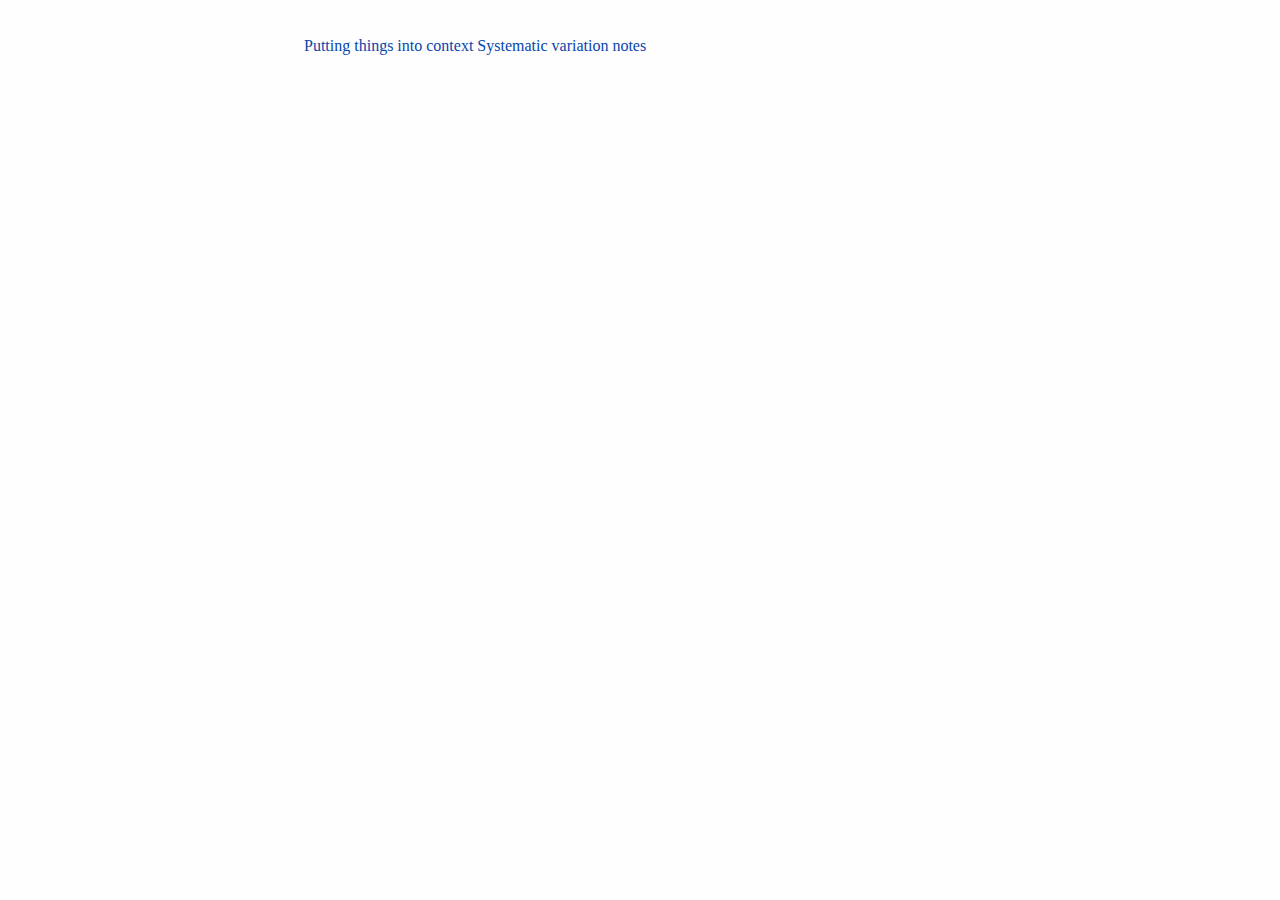
==== commit 9f1340be: "adding var notes" ====
--- a/index.html
+++ b/index.html
@@ -1,17 +1,31 @@
 <!DOCTYPE html>
-<html>
+<html xmlns="http://www.w3.org/1999/xhtml" lang="" xml:lang="">
 <head>
-  <meta charset="utf-8">
-  <meta name="generator" content="pandoc">
-  <meta name="viewport" content="width=device-width, initial-scale=1.0, user-scalable=yes">
-  <title></title>
-  <style type="text/css">code{white-space: pre;}</style>
-  <link rel="stylesheet" href="pandoc.css">
+  <meta charset="utf-8" />
+  <meta name="generator" content="pandoc" />
+  <meta name="viewport" content="width=device-width, initial-scale=1.0, user-scalable=yes" />
+  <title>index</title>
+  <style>
+    code{white-space: pre-wrap;}
+    span.smallcaps{font-variant: small-caps;}
+    div.columns{display: flex; gap: min(4vw, 1.5em);}
+    div.column{flex: auto; overflow-x: auto;}
+    div.hanging-indent{margin-left: 1.5em; text-indent: -1.5em;}
+    ul.task-list{list-style: none;}
+    ul.task-list li input[type="checkbox"] {
+      width: 0.8em;
+      margin: 0 0.8em 0.2em -1.6em;
+      vertical-align: middle;
+    }
+    .display.math{display: block; text-align: center; margin: 0.5rem auto;}
+  </style>
+  <link rel="stylesheet" href="pandoc.css" />
   <!--[if lt IE 9]>
     <script src="//cdnjs.cloudflare.com/ajax/libs/html5shiv/3.7.3/html5shiv-printshiv.min.js"></script>
   <![endif]-->
 </head>
 <body>
-<p><a href="context.html">Putting things into context</a></p>
+<p><a href="context.html">Putting things into context</a> <a
+href="VarNotes.html">Systematic variation notes</a></p>
 </body>
 </html>
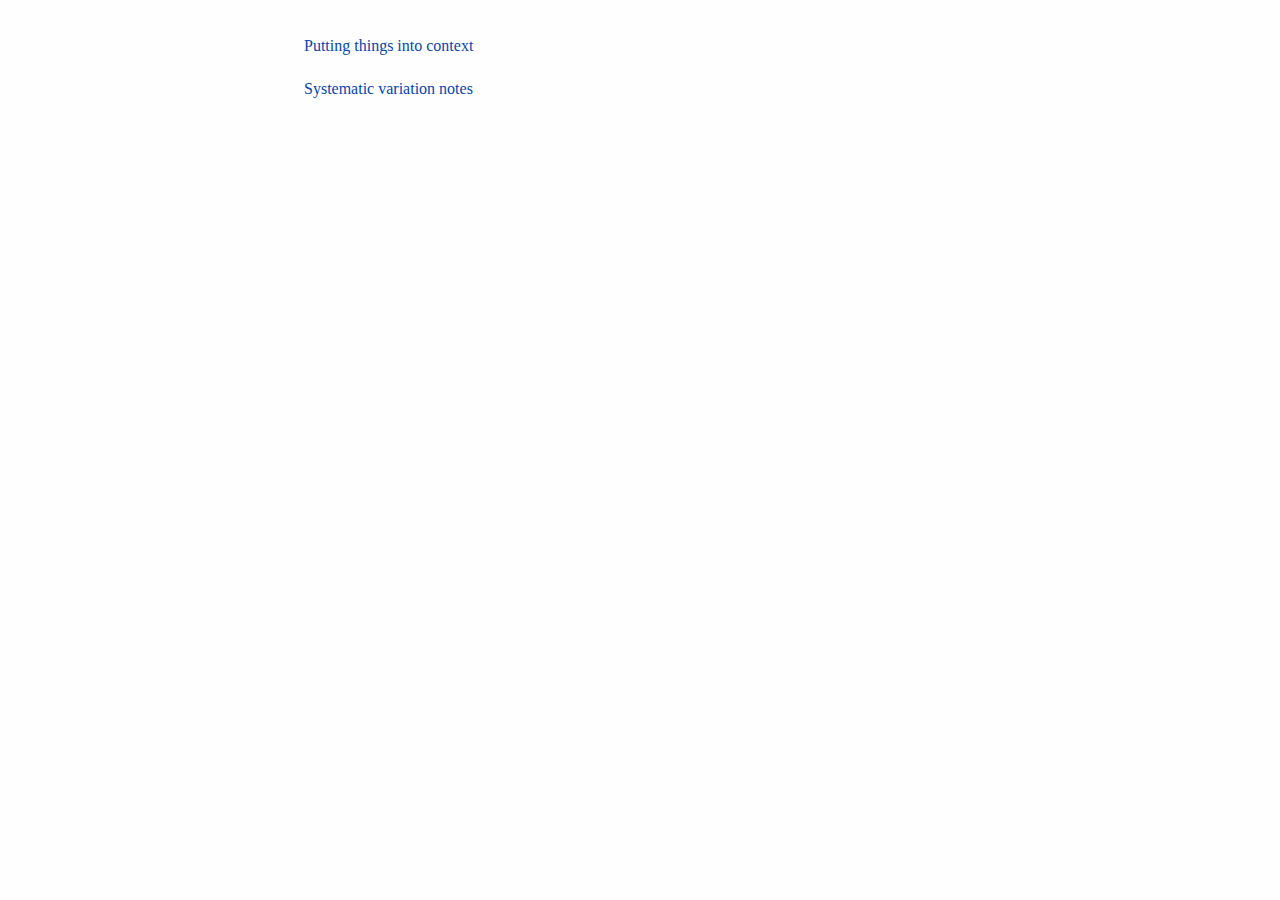
==== commit e2dcda1a: "adding var notes" ====
--- a/index.html
+++ b/index.html
@@ -25,7 +25,7 @@
   <![endif]-->
 </head>
 <body>
-<p><a href="context.html">Putting things into context</a> <a
-href="VarNotes.html">Systematic variation notes</a></p>
+<p><a href="context.html">Putting things into context</a></p>
+<p><a href="VarNotes.html">Systematic variation notes</a></p>
 </body>
 </html>
